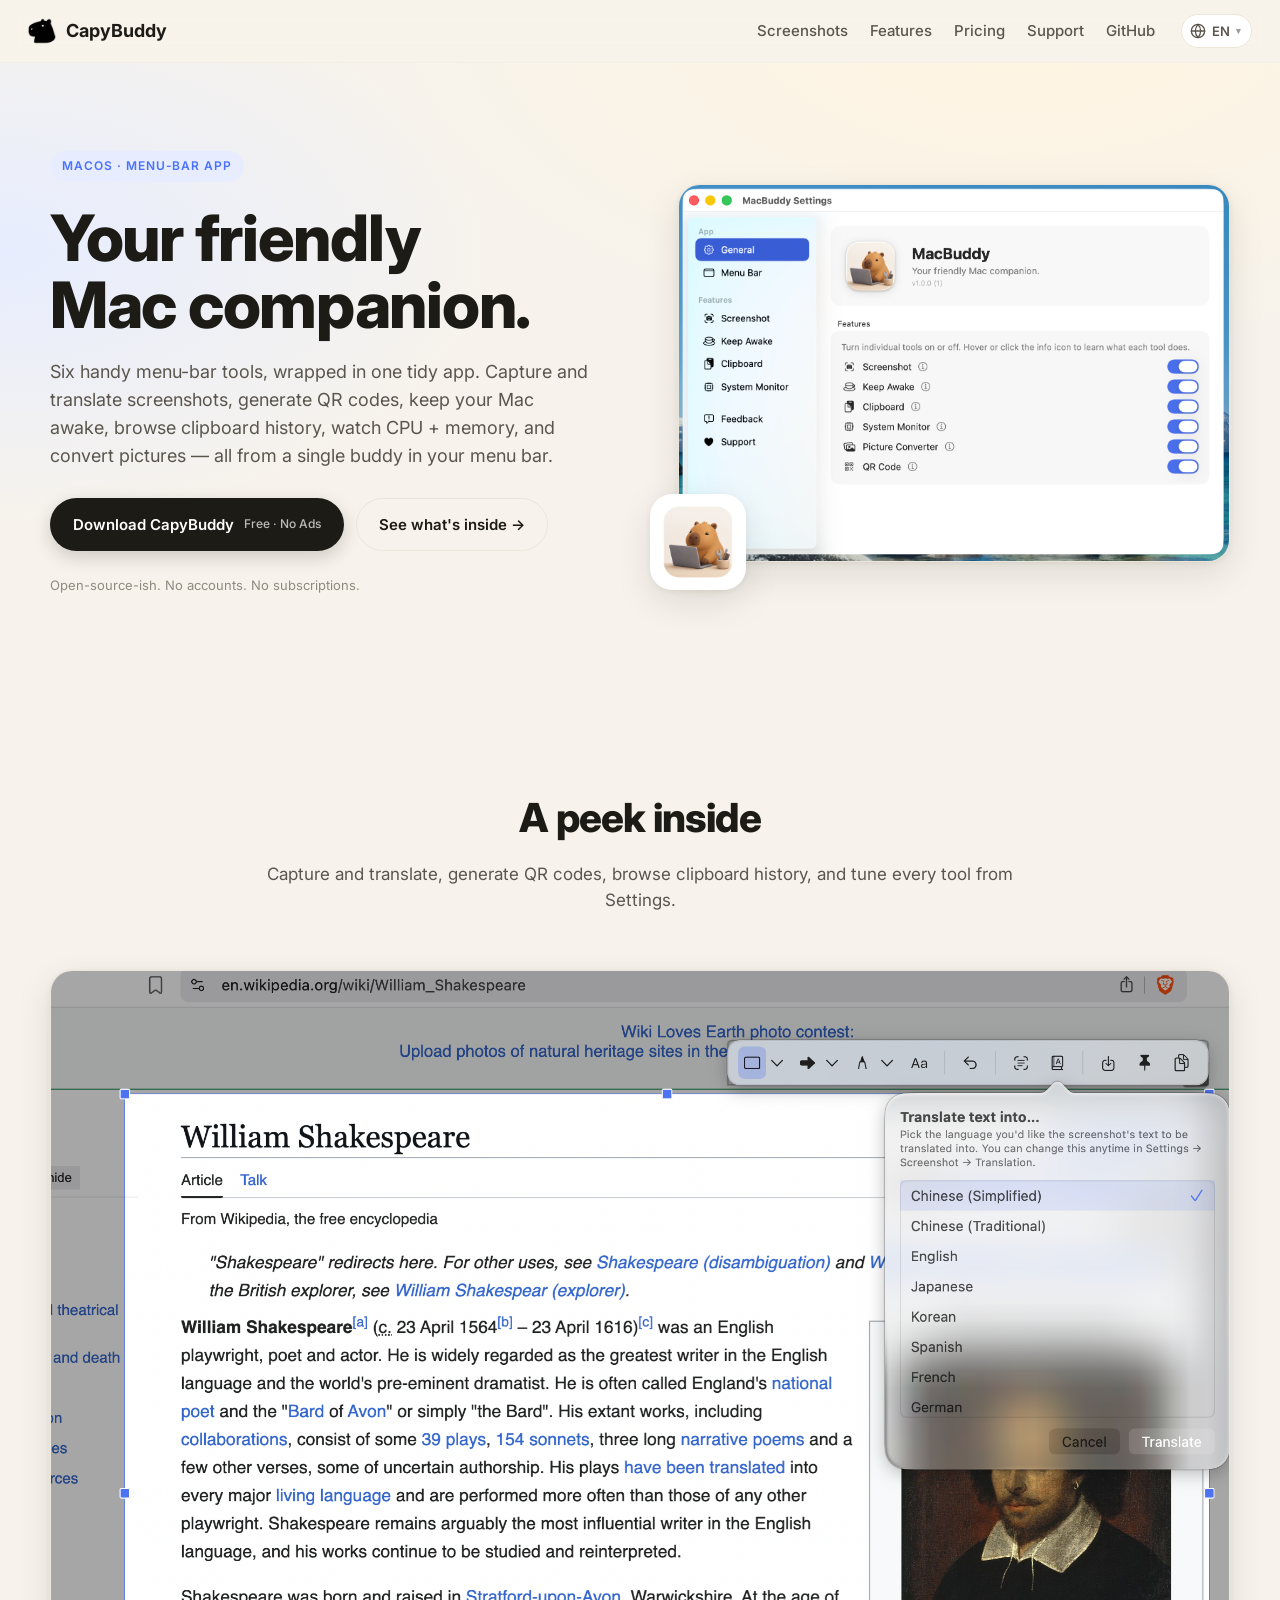
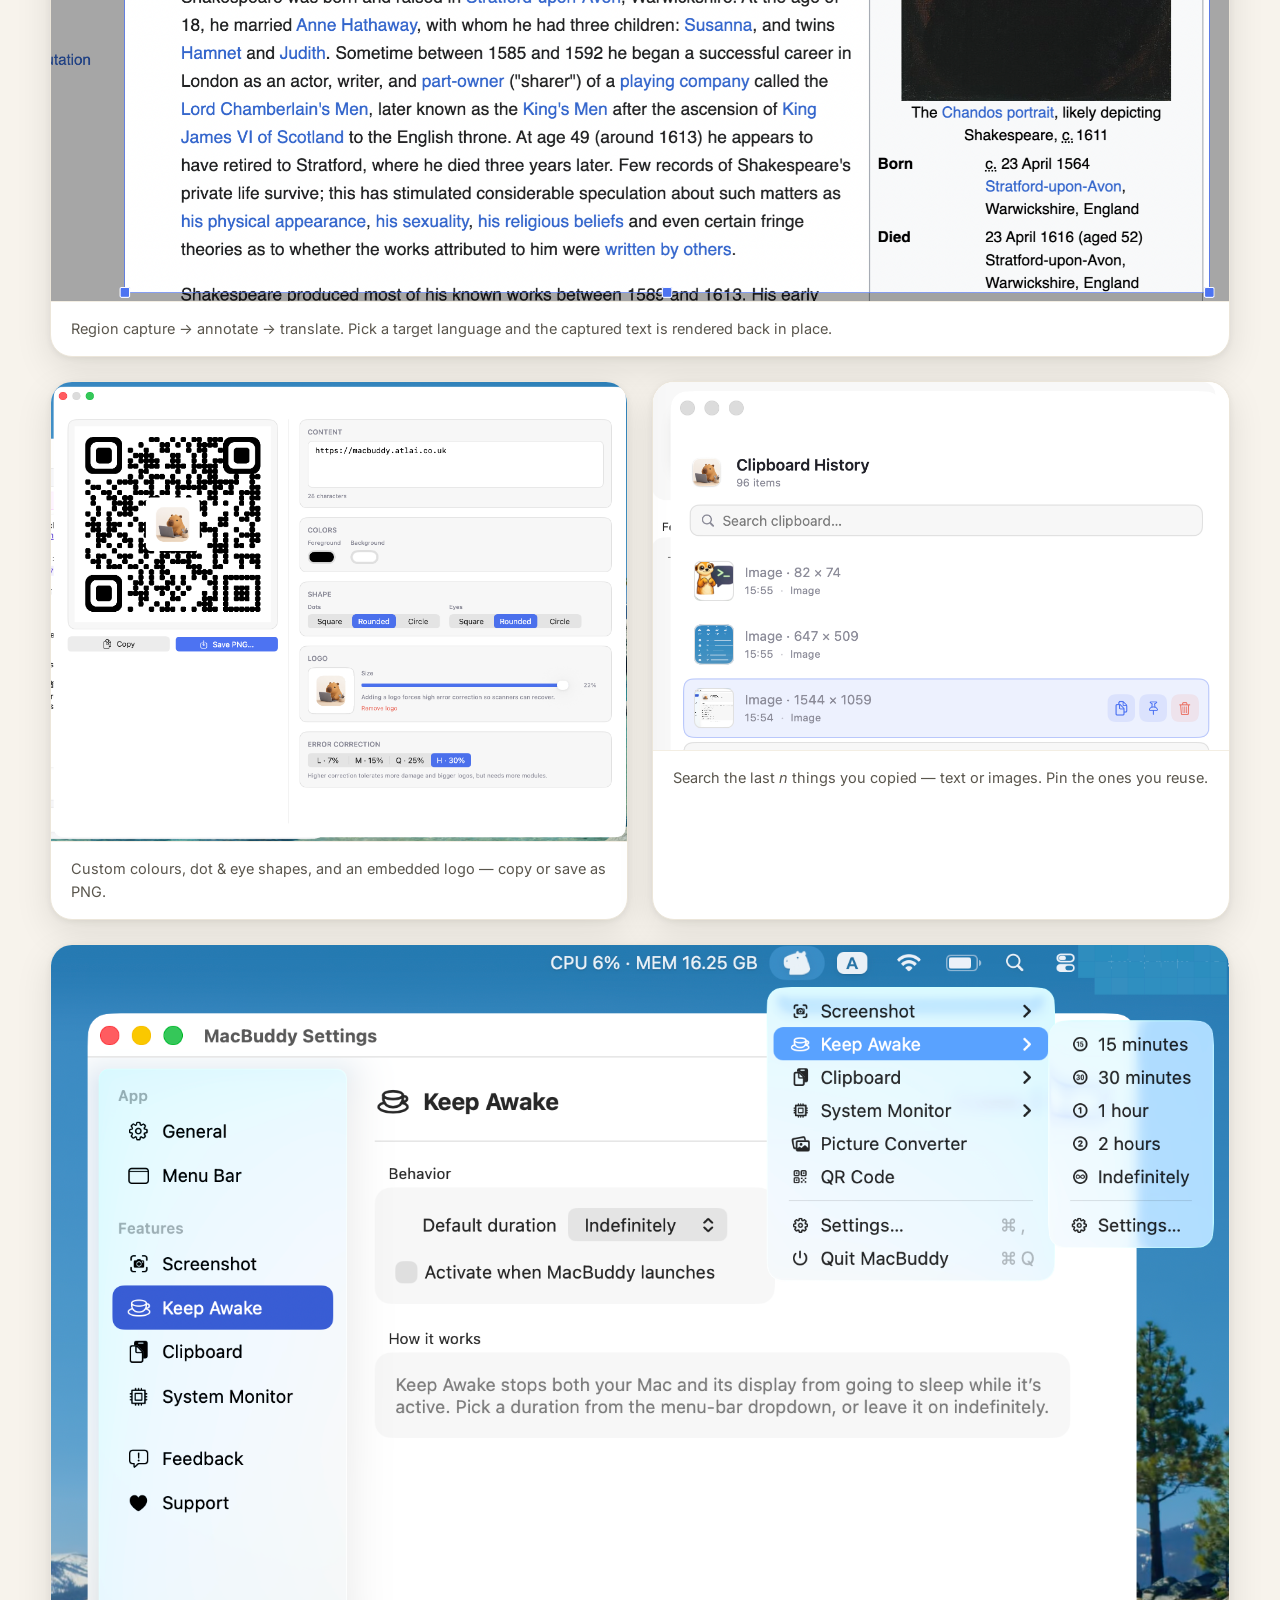
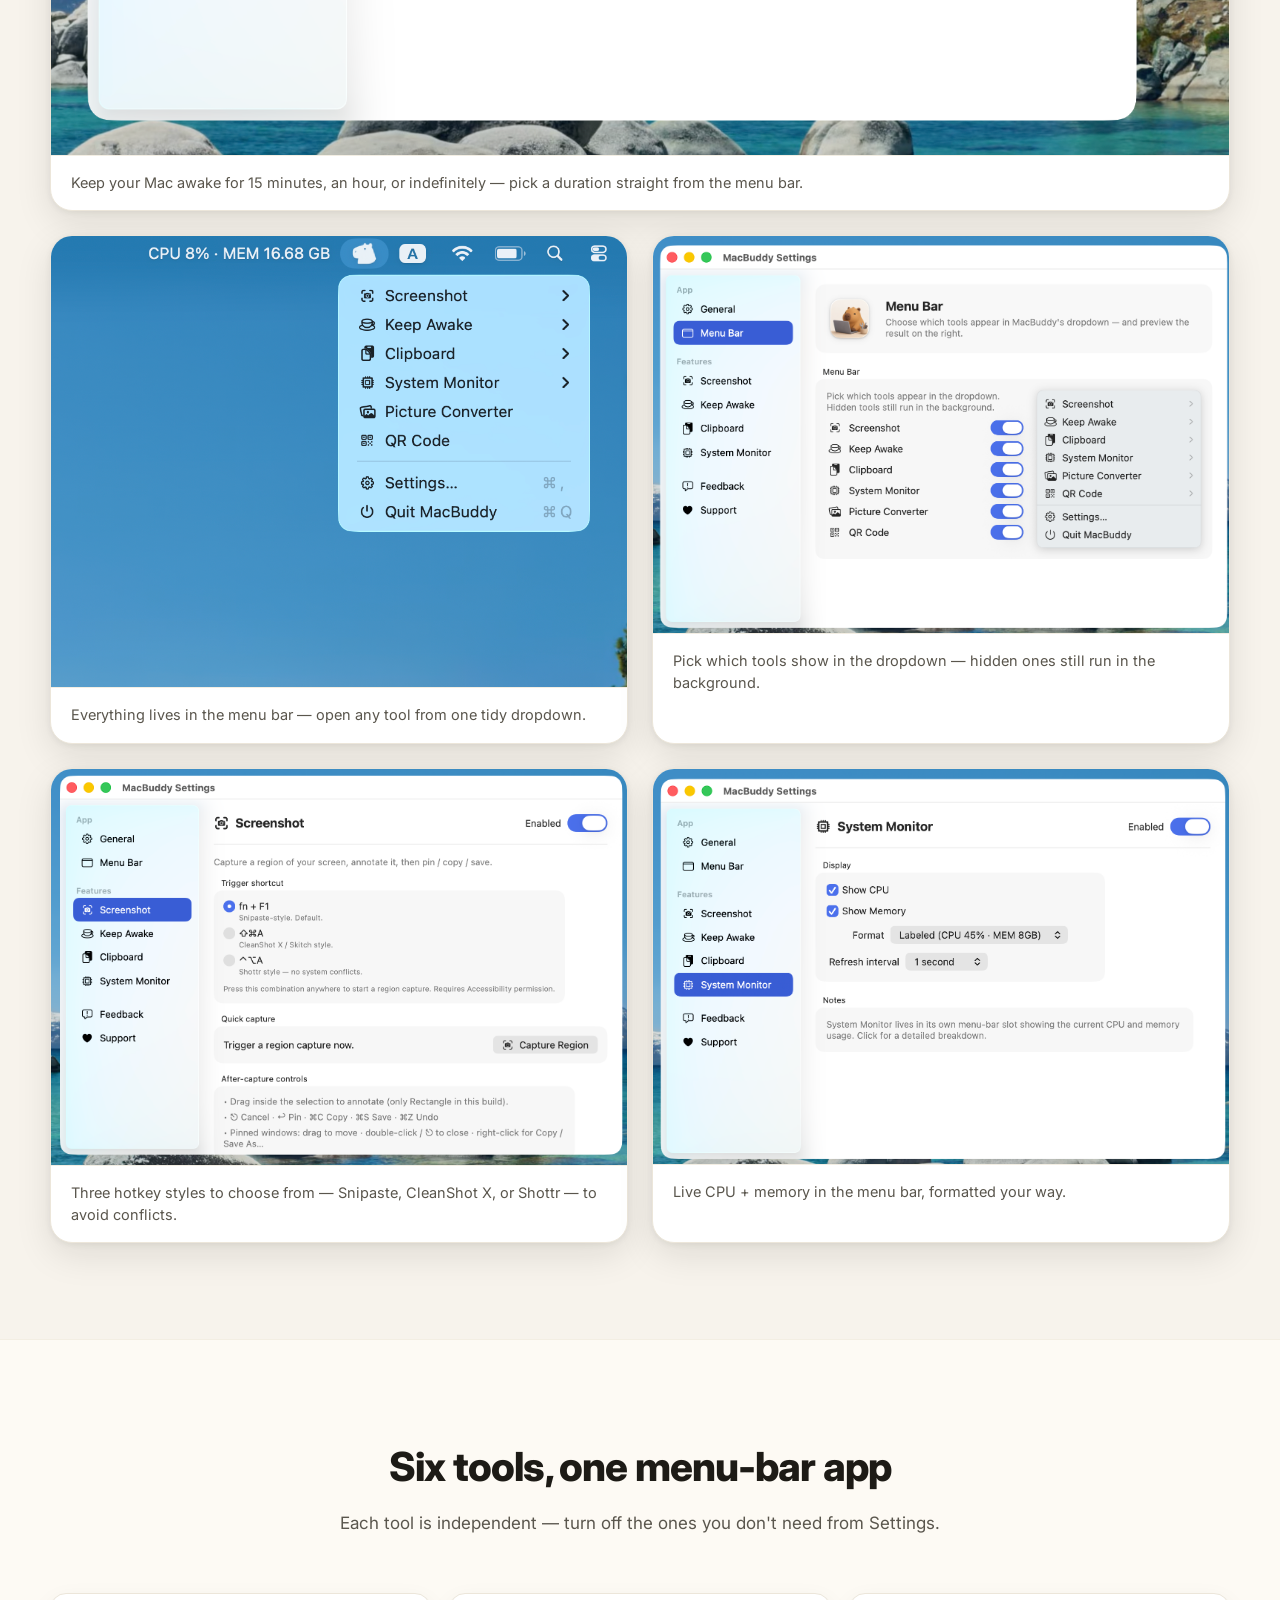
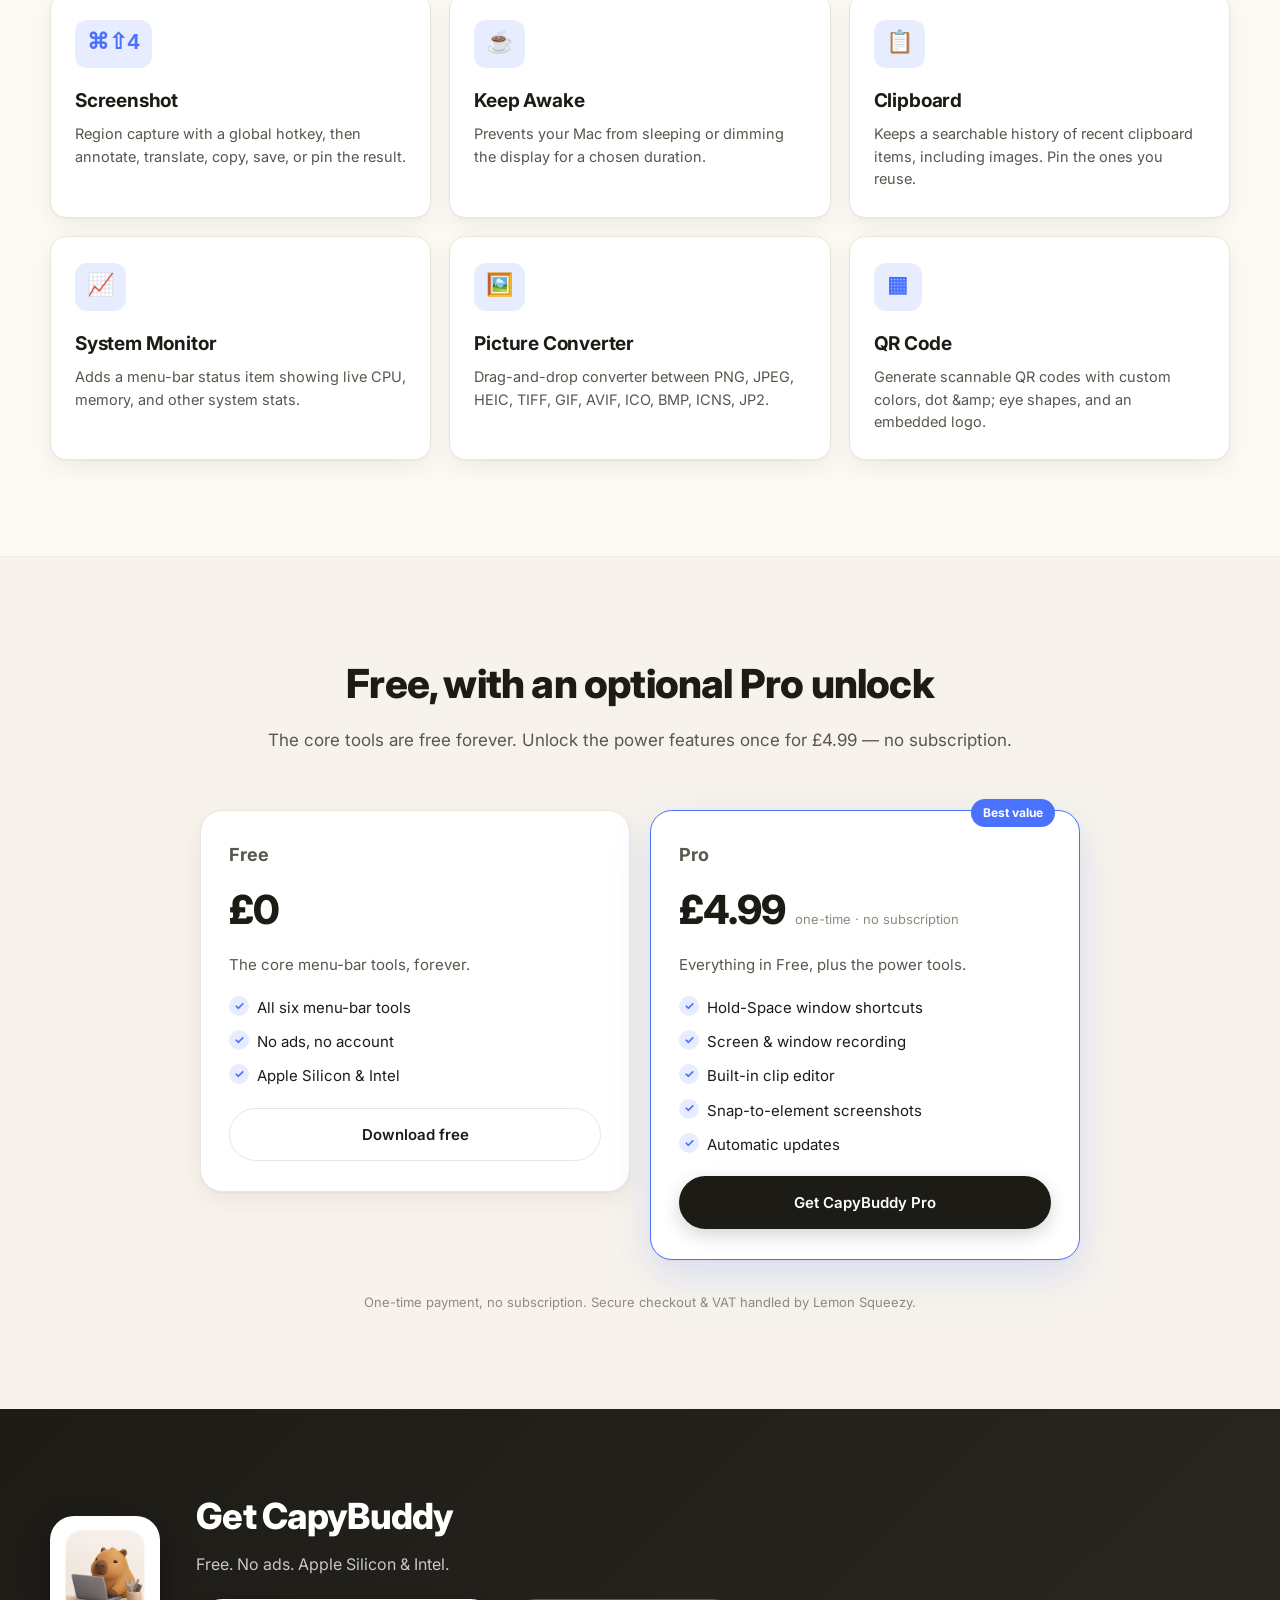
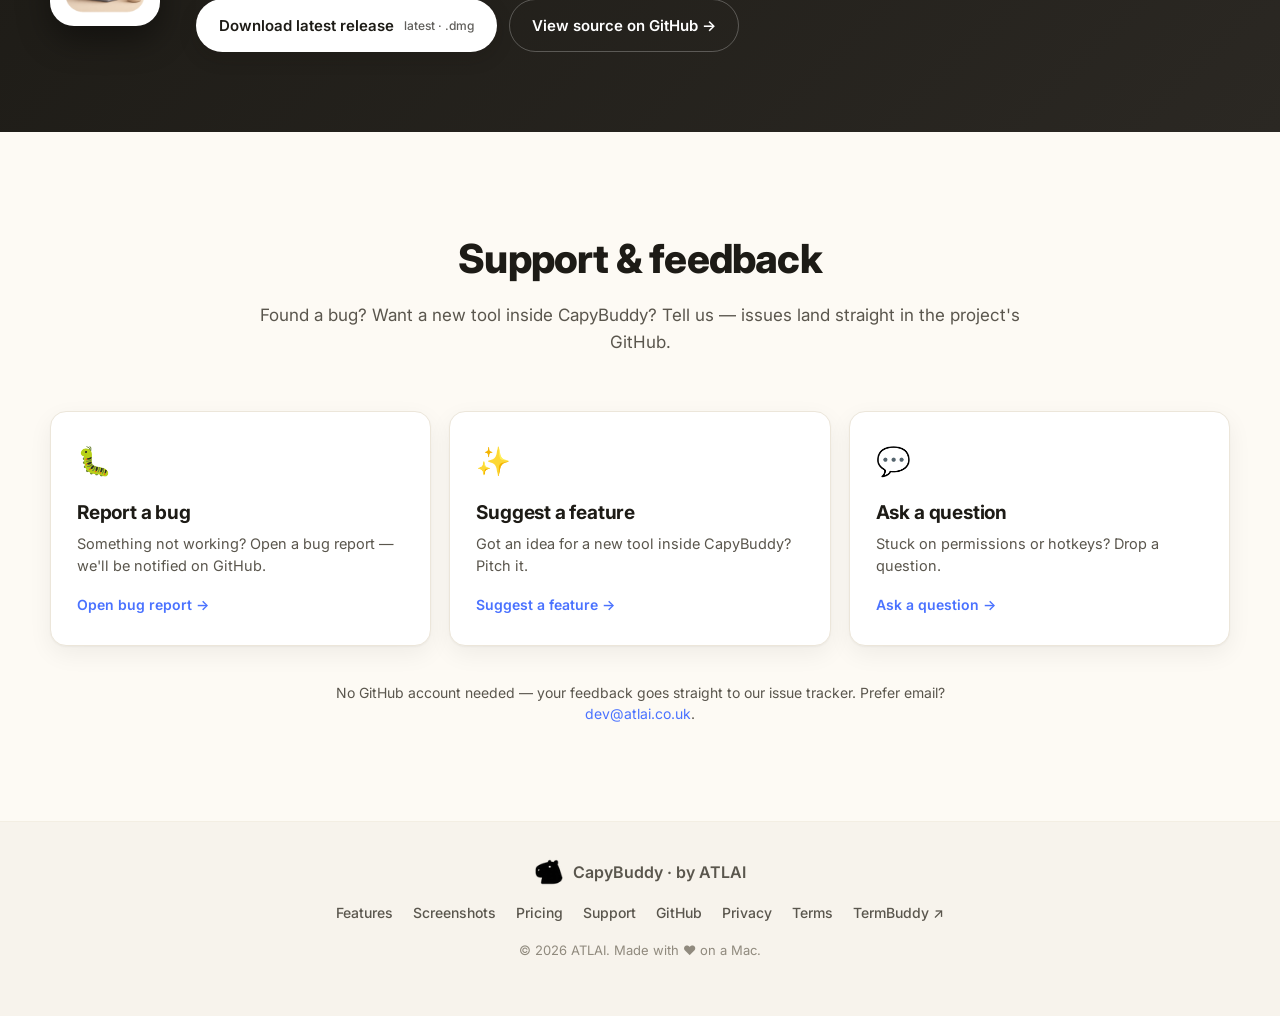
==== index.html @ 583261da "Download button: link directly to latest CapyBuddy.dmg; add pricing section" ====
<!DOCTYPE html>
<html lang="en" data-i18n-title="doc.title">
<head>
  <meta charset="UTF-8" />
  <meta name="viewport" content="width=device-width, initial-scale=1.0" />
  <title>CapyBuddy — Your friendly Mac companion</title>
  <meta name="description" content="CapyBuddy is a tiny, friendly menu-bar app for macOS. Six handy tools — Screenshot, Keep Awake, Clipboard, System Monitor, Picture Converter, QR Code — wrapped in one tidy app." />
  <meta name="theme-color" content="#f7f3ec" />
  <link rel="icon" type="image/png" href="img/macbuddy_icon.png" />
  <link rel="apple-touch-icon" href="img/macbuddy_icon.png" />
  <link rel="preconnect" href="https://fonts.googleapis.com" />
  <link rel="preconnect" href="https://fonts.gstatic.com" crossorigin />
  <link href="https://fonts.googleapis.com/css2?family=Inter:wght@400;500;600;700;800&display=swap" rel="stylesheet" />
  <link rel="stylesheet" href="css/styles.css" />

  <meta property="og:title" content="CapyBuddy — Your friendly Mac companion" />
  <meta property="og:description" content="Six handy menu-bar tools wrapped in one tidy macOS app." />
  <meta property="og:image" content="img/macbuddy_icon.png" />
  <meta property="og:type" content="website" />
</head>
<body>
  <header class="site-header">
    <a href="#top" class="logo">
      <img src="img/menubar_logo.png" alt="" class="logo-mark" />
      <span class="logo-word">CapyBuddy</span>
    </a>
    <nav class="site-nav">
      <a href="#screenshots" data-i18n="nav.screenshots">Screenshots</a>
      <a href="#features" data-i18n="nav.features">Features</a>
      <a href="#pricing" data-i18n="nav.pricing">Pricing</a>
      <a href="#support" data-i18n="nav.support">Support</a>
      <a href="https://github.com/ATLAI-TECH/CapyBuddyTools" target="_blank" rel="noopener" data-i18n="nav.github">GitHub</a>

      <div class="lang-switcher" id="lang-switcher">
        <button class="lang-btn" type="button" aria-haspopup="true" aria-expanded="false" data-i18n-aria-label="nav.lang_aria" aria-label="Choose language">
          <svg class="lang-globe" viewBox="0 0 24 24" fill="none" stroke="currentColor" stroke-width="2" stroke-linecap="round" stroke-linejoin="round" aria-hidden="true">
            <circle cx="12" cy="12" r="10"/>
            <path d="M2 12h20"/>
            <path d="M12 2a15.3 15.3 0 0 1 4 10 15.3 15.3 0 0 1-4 10 15.3 15.3 0 0 1-4-10 15.3 15.3 0 0 1 4-10z"/>
          </svg>
          <span class="lang-current">EN</span>
          <span class="lang-caret" aria-hidden="true">▾</span>
        </button>
        <ul class="lang-menu" role="menu">
          <li><button type="button" data-lang="en" role="menuitem">English</button></li>
          <li><button type="button" data-lang="fr" role="menuitem">Français</button></li>
          <li><button type="button" data-lang="de" role="menuitem">Deutsch</button></li>
          <li><button type="button" data-lang="zh" role="menuitem">中文</button></li>
          <li><button type="button" data-lang="es" role="menuitem">Español</button></li>
          <li><button type="button" data-lang="ru" role="menuitem">Русский</button></li>
        </ul>
      </div>
    </nav>
  </header>

  <main id="top">
    <!-- ====== HERO ====== -->
    <section class="hero">
      <div class="hero-inner">
        <div class="hero-copy">
          <span class="eyebrow" data-i18n="hero.eyebrow">macOS · Menu-bar app</span>
          <h1 data-i18n-html="hero.title">Your friendly<br />Mac companion.</h1>
          <p class="lede" data-i18n="hero.lede">
            Six handy menu-bar tools, wrapped in one tidy app. Capture and translate
            screenshots, generate QR codes, keep your Mac awake, browse clipboard
            history, watch CPU + memory, and convert pictures — all from a single
            buddy in your menu bar.
          </p>
          <div class="cta-row">
            <a href="#download" class="btn btn-primary">
              <span data-i18n="hero.btn_download">Download CapyBuddy</span>
              <small data-i18n="hero.btn_download_sub">Free · No Ads</small>
            </a>
            <a href="#features" class="btn btn-ghost" data-i18n="hero.btn_inside">See what's inside →</a>
          </div>
          <p class="hero-meta" data-i18n="hero.meta">Open-source-ish. No accounts. No subscriptions.</p>
        </div>

        <div class="hero-art">
          <img src="img/screenshots/general.png" alt="CapyBuddy Settings window" class="hero-shot" />
          <img src="img/macbuddy_icon.png" alt="CapyBuddy app icon" class="hero-icon" />
        </div>
      </div>
    </section>

    <!-- ====== SCREENSHOTS ====== -->
    <section id="screenshots" class="shots">
      <div class="section-head">
        <h2 data-i18n="shots.heading">A peek inside</h2>
        <p data-i18n="shots.sub">Capture and translate, generate QR codes, browse clipboard history, and tune every tool from Settings.</p>
      </div>

      <div class="shot-row">
        <figure class="shot wide">
          <img src="img/screenshots/screenshot-translate.png" alt="Screenshot annotator with translate panel" loading="lazy" />
          <figcaption data-i18n-html="shots.cap1">Region capture → annotate → translate. Pick a target language and the captured text is rendered back in place.</figcaption>
        </figure>
      </div>

      <div class="shot-row">
        <figure class="shot">
          <img src="img/screenshots/qr-code.png" alt="QR Code generator" loading="lazy" />
          <figcaption data-i18n-html="shots.cap2">Custom colours, dot &amp; eye shapes, and an embedded logo — copy or save as PNG.</figcaption>
        </figure>
        <figure class="shot">
          <img src="img/screenshots/clipboard.png" alt="Clipboard history" loading="lazy" />
          <figcaption data-i18n-html="shots.cap3">Search the last <em>n</em> things you copied — text or images. Pin the ones you reuse.</figcaption>
        </figure>
      </div>

      <div class="shot-row">
        <figure class="shot wide">
          <img src="img/screenshots/keep-awake.png" alt="Keep Awake with duration picker" loading="lazy" />
          <figcaption data-i18n-html="shots.cap4">Keep your Mac awake for 15 minutes, an hour, or indefinitely — pick a duration straight from the menu bar.</figcaption>
        </figure>
      </div>

      <div class="shot-row">
        <figure class="shot">
          <img src="img/screenshots/menu.png" alt="CapyBuddy menu-bar dropdown" loading="lazy" />
          <figcaption data-i18n-html="shots.cap5">Everything lives in the menu bar — open any tool from one tidy dropdown.</figcaption>
        </figure>
        <figure class="shot">
          <img src="img/screenshots/menu-bar.png" alt="Menu Bar settings — choose which tools appear" loading="lazy" />
          <figcaption data-i18n-html="shots.cap6">Pick which tools show in the dropdown — hidden ones still run in the background.</figcaption>
        </figure>
      </div>

      <div class="shot-row">
        <figure class="shot">
          <img src="img/screenshots/screenshot-settings.png" alt="Screenshot settings — choose a trigger shortcut" loading="lazy" />
          <figcaption data-i18n-html="shots.cap7">Three hotkey styles to choose from — Snipaste, CleanShot X, or Shottr — to avoid conflicts.</figcaption>
        </figure>
        <figure class="shot">
          <img src="img/screenshots/system-monitor.png" alt="System Monitor settings" loading="lazy" />
          <figcaption data-i18n-html="shots.cap8">Live CPU + memory in the menu bar, formatted your way.</figcaption>
        </figure>
      </div>
    </section>

    <!-- ====== FEATURES ====== -->
    <section id="features" class="features">
      <div class="section-head">
        <h2 data-i18n="features.heading">Six tools, one menu-bar app</h2>
        <p data-i18n="features.sub">Each tool is independent — turn off the ones you don't need from Settings.</p>
      </div>

      <div class="feature-grid">
        <article class="feature-card">
          <div class="feature-icon" aria-hidden="true">⌘⇧4</div>
          <h3 data-i18n="feat.screenshot.title">Screenshot</h3>
          <p data-i18n="feat.screenshot.desc">Region capture with a global hotkey, then annotate, translate, copy, save, or pin the result.</p>
        </article>

        <article class="feature-card">
          <div class="feature-icon" aria-hidden="true">☕</div>
          <h3 data-i18n="feat.keepawake.title">Keep Awake</h3>
          <p data-i18n="feat.keepawake.desc">Prevents your Mac from sleeping or dimming the display for a chosen duration.</p>
        </article>

        <article class="feature-card">
          <div class="feature-icon" aria-hidden="true">📋</div>
          <h3 data-i18n="feat.clipboard.title">Clipboard</h3>
          <p data-i18n="feat.clipboard.desc">Keeps a searchable history of recent clipboard items, including images. Pin the ones you reuse.</p>
        </article>

        <article class="feature-card">
          <div class="feature-icon" aria-hidden="true">📈</div>
          <h3 data-i18n="feat.monitor.title">System Monitor</h3>
          <p data-i18n="feat.monitor.desc">Adds a menu-bar status item showing live CPU, memory, and other system stats.</p>
        </article>

        <article class="feature-card">
          <div class="feature-icon" aria-hidden="true">🖼️</div>
          <h3 data-i18n="feat.picture.title">Picture Converter</h3>
          <p data-i18n="feat.picture.desc">Drag-and-drop converter between PNG, JPEG, HEIC, TIFF, GIF, AVIF, ICO, BMP, ICNS, JP2.</p>
        </article>

        <article class="feature-card">
          <div class="feature-icon" aria-hidden="true">▦</div>
          <h3 data-i18n="feat.qr.title">QR Code</h3>
          <p data-i18n="feat.qr.desc">Generate scannable QR codes with custom colors, dot &amp; eye shapes, and an embedded logo.</p>
        </article>
      </div>
    </section>

    <!-- ====== PRICING ====== -->
    <section id="pricing" class="pricing">
      <div class="section-head">
        <h2 data-i18n="pricing.heading">Free, with an optional Pro unlock</h2>
        <p data-i18n="pricing.sub">The core tools are free forever. Unlock the power features once for £4.99 — no subscription.</p>
      </div>

      <div class="pricing-grid">
        <article class="price-card">
          <header class="price-head">
            <h3 data-i18n="pricing.free.name">Free</h3>
            <div class="price"><span class="price-amount" data-i18n="pricing.free.price">£0</span></div>
            <p class="price-tagline" data-i18n="pricing.free.tagline">The core menu-bar tools, forever.</p>
          </header>
          <ul class="price-perks">
            <li data-i18n="pricing.free.perk1">All six menu-bar tools</li>
            <li data-i18n="pricing.free.perk2">No ads, no account</li>
            <li data-i18n="pricing.free.perk3">Apple Silicon & Intel</li>
          </ul>
          <a href="#download" class="btn btn-ghost price-cta" data-i18n="pricing.free.cta">Download free</a>
        </article>

        <article class="price-card featured">
          <span class="price-badge" data-i18n="pricing.pro.badge">Best value</span>
          <header class="price-head">
            <h3 data-i18n="pricing.pro.name">Pro</h3>
            <div class="price">
              <span class="price-amount" data-i18n="pricing.pro.price">£4.99</span>
              <span class="price-note" data-i18n="pricing.pro.price_note">one-time · no subscription</span>
            </div>
            <p class="price-tagline" data-i18n="pricing.pro.tagline">Everything in Free, plus the power tools.</p>
          </header>
          <ul class="price-perks">
            <li data-i18n="pricing.pro.perk1">Hold-Space window shortcuts</li>
            <li data-i18n="pricing.pro.perk2">Screen & window recording</li>
            <li data-i18n="pricing.pro.perk3">Built-in clip editor</li>
            <li data-i18n="pricing.pro.perk4">Snap-to-element screenshots</li>
            <li data-i18n="pricing.pro.perk5">Automatic updates</li>
          </ul>
          <!-- TODO: replace href with your real Lemon Squeezy checkout URL (Store → Product → Share/Buy link). -->
          <a href="https://capybuddy.lemonsqueezy.com/buy/REPLACE-WITH-PRODUCT-ID" target="_blank" rel="noopener" class="btn btn-primary price-cta" data-i18n="pricing.pro.cta">Get CapyBuddy Pro</a>
        </article>
      </div>

      <p class="pricing-note" data-i18n="pricing.note">One-time payment, no subscription. Secure checkout & VAT handled by Lemon Squeezy.</p>
    </section>

    <!-- ====== DOWNLOAD ====== -->
    <section id="download" class="download-band">
      <div class="download-inner">
        <img src="img/macbuddy_icon.png" alt="" class="download-icon" />
        <div>
          <h2 data-i18n="download.heading">Get CapyBuddy</h2>
          <p data-i18n-html="download.sub">Free. No ads. Apple Silicon &amp; Intel.</p>
          <div class="cta-row">
            <a href="https://github.com/ATLAI-TECH/CapyBuddy/releases/latest/download/CapyBuddy.dmg" class="btn btn-primary">
              <span data-i18n="download.btn">Download CapyBuddy</span>
              <small data-i18n="download.btn_sub">latest · .dmg</small>
            </a>
            <a href="https://github.com/ATLAI-TECH/CapyBuddyTools" target="_blank" rel="noopener" class="btn btn-ghost" data-i18n="download.view">View source on GitHub →</a>
          </div>
        </div>
      </div>
    </section>

    <!-- ====== SUPPORT ====== -->
    <section id="support" class="support">
      <div class="section-head">
        <h2 data-i18n-html="support.heading">Support &amp; feedback</h2>
        <p data-i18n="support.sub">Found a bug? Want a new tool inside CapyBuddy? Tell us — issues land straight in the project's GitHub.</p>
      </div>

      <div class="support-grid">
        <a class="support-card support-bug" href="support.html?kind=bug">
          <div class="support-icon" aria-hidden="true">🐛</div>
          <h3 data-i18n="support.bug.title">Report a bug</h3>
          <p data-i18n="support.bug.desc">Something not working? Open a bug report — we'll be notified on GitHub.</p>
          <span class="support-cta" data-i18n="support.bug.cta">Open bug report →</span>
        </a>

        <a class="support-card support-feature" href="support.html?kind=feature">
          <div class="support-icon" aria-hidden="true">✨</div>
          <h3 data-i18n="support.feature.title">Suggest a feature</h3>
          <p data-i18n="support.feature.desc">Got an idea for a new tool inside CapyBuddy? Pitch it.</p>
          <span class="support-cta" data-i18n="support.feature.cta">Suggest a feature →</span>
        </a>

        <a class="support-card support-question" href="support.html?kind=question">
          <div class="support-icon" aria-hidden="true">💬</div>
          <h3 data-i18n="support.question.title">Ask a question</h3>
          <p data-i18n="support.question.desc">Stuck on permissions or hotkeys? Drop a question.</p>
          <span class="support-cta" data-i18n="support.question.cta">Ask a question →</span>
        </a>
      </div>

      <p class="support-note" data-i18n-html="support.note">
        No GitHub account needed — your feedback goes straight to our issue tracker.
        Prefer email? <a href="mailto:dev@atlai.co.uk?subject=CapyBuddy%20feedback">dev@atlai.co.uk</a>.
      </p>
    </section>
  </main>

  <footer class="site-footer">
    <div class="footer-inner">
      <div class="footer-brand">
        <img src="img/menubar_logo.png" alt="" class="logo-mark" />
        <span>CapyBuddy · by ATLAI</span>
      </div>
      <nav class="footer-nav">
        <a href="#features" data-i18n="nav.features">Features</a>
        <a href="#screenshots" data-i18n="nav.screenshots">Screenshots</a>
        <a href="#pricing" data-i18n="nav.pricing">Pricing</a>
        <a href="#support" data-i18n="nav.support">Support</a>
        <a href="https://github.com/ATLAI-TECH/CapyBuddyTools" target="_blank" rel="noopener" data-i18n="nav.github">GitHub</a>
        <a href="privacy.html">Privacy</a>
        <a href="terms.html">Terms</a>
        <a href="https://termbuddy.atlai.co.uk/" target="_blank" rel="noopener">TermBuddy ↗</a>
      </nav>
      <p class="footer-fine" data-i18n="footer.fine">© 2026 ATLAI. Made with ❤️ on a Mac.</p>
    </div>
  </footer>

  <script src="js/script.js" defer></script>
</body>
</html>
---- css/styles.css ----
/* ----------------------------------------------------------
   CapyBuddy landing page
   Style is inspired by termbuddy.atlai.co.uk — soft cream
   background, pill buttons, big rounded screenshots.
   ---------------------------------------------------------- */

:root {
  --bg: #f7f3ec;
  --bg-soft: #fdfaf4;
  --bg-card: #ffffff;
  --ink: #1d1b16;
  --ink-soft: #5a564d;
  --ink-faint: #908a7e;
  --line: #ece6da;
  --line-soft: #f3eee3;
  --accent: #4a72ff;
  --accent-ink: #ffffff;
  --accent-soft: #e7edff;
  --warn: #d97a2c;
  --good: #2f9e6b;
  --shadow-card: 0 1px 2px rgba(20, 18, 12, 0.04), 0 8px 24px rgba(20, 18, 12, 0.06);
  --shadow-shot: 0 12px 36px rgba(20, 18, 12, 0.10), 0 2px 6px rgba(20, 18, 12, 0.06);
  --radius: 16px;
  --radius-lg: 22px;
  --radius-pill: 999px;
}

* { box-sizing: border-box; }

html { scroll-behavior: smooth; }

body {
  margin: 0;
  font-family: 'Inter', -apple-system, BlinkMacSystemFont, 'Segoe UI', sans-serif;
  font-size: 16px;
  line-height: 1.55;
  color: var(--ink);
  background: var(--bg);
  -webkit-font-smoothing: antialiased;
  -moz-osx-font-smoothing: grayscale;
}

a { color: var(--accent); text-decoration: none; }
a:hover { text-decoration: underline; }

img { display: block; max-width: 100%; height: auto; }

kbd {
  font-family: 'SF Mono', 'JetBrains Mono', 'Menlo', monospace;
  font-size: 0.85em;
  padding: 1px 6px;
  border: 1px solid var(--line);
  border-bottom-width: 2px;
  border-radius: 6px;
  background: var(--bg-card);
  color: var(--ink);
}

/* ====== HEADER ====== */
.site-header {
  position: sticky;
  top: 0;
  z-index: 50;
  display: flex;
  align-items: center;
  justify-content: space-between;
  padding: 14px 28px;
  background: rgba(247, 243, 236, 0.85);
  backdrop-filter: saturate(160%) blur(12px);
  -webkit-backdrop-filter: saturate(160%) blur(12px);
  border-bottom: 1px solid var(--line-soft);
}

.logo {
  display: flex;
  align-items: center;
  gap: 10px;
  color: var(--ink);
  font-weight: 700;
  font-size: 18px;
}
.logo:hover { text-decoration: none; }

.logo-mark {
  width: 28px;
  height: 28px;
  border-radius: 7px;
}

.site-nav {
  display: flex;
  gap: 22px;
  align-items: center;
  font-size: 15px;
  font-weight: 500;
}
.site-nav a {
  color: var(--ink-soft);
}
.site-nav a:hover {
  color: var(--ink);
  text-decoration: none;
}

/* ====== HERO ====== */
.hero {
  position: relative;
  padding: 88px 28px 96px;
  background:
    radial-gradient(1100px 600px at 80% -10%, #fff4e0 0%, transparent 60%),
    radial-gradient(900px 500px at 0% 30%, #e7edff 0%, transparent 55%),
    var(--bg);
  overflow: hidden;
}

.hero-inner {
  max-width: 1180px;
  margin: 0 auto;
  display: grid;
  grid-template-columns: 1.05fr 1fr;
  gap: 48px;
  align-items: center;
}

.eyebrow {
  display: inline-block;
  font-size: 12px;
  font-weight: 600;
  letter-spacing: 0.08em;
  text-transform: uppercase;
  color: var(--accent);
  background: var(--accent-soft);
  padding: 6px 12px;
  border-radius: var(--radius-pill);
  margin-bottom: 22px;
}

.hero-copy h1 {
  font-size: clamp(40px, 6vw, 64px);
  line-height: 1.05;
  font-weight: 800;
  letter-spacing: -0.02em;
  margin: 0 0 20px;
}

.hero-copy .lede {
  font-size: 18px;
  color: var(--ink-soft);
  max-width: 540px;
  margin: 0 0 28px;
}

.cta-row {
  display: flex;
  flex-wrap: wrap;
  gap: 12px;
  align-items: center;
}

.btn {
  display: inline-flex;
  align-items: center;
  gap: 10px;
  padding: 14px 22px;
  border-radius: var(--radius-pill);
  font-weight: 600;
  font-size: 15px;
  border: 1px solid transparent;
  transition: transform 0.12s ease, box-shadow 0.12s ease, background 0.12s ease;
  cursor: pointer;
}
.btn:hover { text-decoration: none; transform: translateY(-1px); }

.btn-primary {
  background: var(--ink);
  color: #fff;
  box-shadow: 0 6px 18px rgba(20, 18, 12, 0.18);
}
.btn-primary small {
  font-weight: 500;
  font-size: 12px;
  opacity: 0.7;
}
.btn-primary:hover {
  background: #2b2823;
  box-shadow: 0 8px 22px rgba(20, 18, 12, 0.22);
}

.btn-ghost {
  background: transparent;
  color: var(--ink);
  border-color: var(--line);
}
.btn-ghost:hover {
  background: var(--bg-card);
  border-color: var(--ink-faint);
}

.hero-meta {
  margin: 24px 0 0;
  font-size: 13px;
  color: var(--ink-faint);
}

.hero-art {
  position: relative;
}
.hero-shot {
  width: 100%;
  border-radius: var(--radius-lg);
  box-shadow: var(--shadow-shot);
  border: 1px solid var(--line);
  background: var(--bg-card);
}
.hero-icon {
  position: absolute;
  width: 96px;
  height: 96px;
  bottom: -28px;
  left: -28px;
  border-radius: 22px;
  box-shadow: var(--shadow-shot);
  background: var(--bg-card);
  padding: 4px;
}

/* ====== SECTIONS ====== */
section { padding: 96px 28px; }

.section-head {
  max-width: 760px;
  margin: 0 auto 56px;
  text-align: center;
}
.section-head h2 {
  font-size: clamp(28px, 4vw, 40px);
  letter-spacing: -0.02em;
  margin: 0 0 12px;
  font-weight: 800;
}
.section-head p {
  color: var(--ink-soft);
  font-size: 17px;
  margin: 0;
}

/* ====== FEATURE GRID ====== */
.features {
  background: var(--bg-soft);
  border-top: 1px solid var(--line-soft);
  border-bottom: 1px solid var(--line-soft);
}

.feature-grid {
  max-width: 1180px;
  margin: 0 auto;
  display: grid;
  grid-template-columns: repeat(3, minmax(0, 1fr));
  gap: 18px;
}

.feature-card {
  background: var(--bg-card);
  border: 1px solid var(--line);
  border-radius: var(--radius);
  padding: 26px 24px;
  box-shadow: var(--shadow-card);
  transition: transform 0.18s ease, box-shadow 0.18s ease, border-color 0.18s ease;
}
.feature-card:hover {
  transform: translateY(-3px);
  border-color: var(--ink-faint);
  box-shadow: 0 4px 8px rgba(20, 18, 12, 0.06), 0 16px 36px rgba(20, 18, 12, 0.08);
}

.feature-icon {
  display: inline-flex;
  align-items: center;
  justify-content: center;
  min-width: 48px;
  height: 48px;
  padding: 0 12px;
  border-radius: 12px;
  background: var(--accent-soft);
  color: var(--accent);
  font-weight: 700;
  font-size: 22px;
  margin-bottom: 18px;
  font-family: 'SF Mono', 'JetBrains Mono', 'Menlo', monospace;
}

.feature-card h3 {
  font-size: 19px;
  margin: 0 0 8px;
  font-weight: 700;
  letter-spacing: -0.01em;
}
.feature-card p {
  font-size: 14.5px;
  color: var(--ink-soft);
  margin: 0;
}

/* ====== SHOTS ====== */
.shots { background: var(--bg); }

.shot-row {
  max-width: 1180px;
  margin: 0 auto 24px;
  display: grid;
  grid-template-columns: 1fr 1fr;
  gap: 24px;
}
.shot-row:last-child { margin-bottom: 0; }

.shot {
  margin: 0;
  background: var(--bg-card);
  border: 1px solid var(--line);
  border-radius: var(--radius-lg);
  overflow: hidden;
  box-shadow: var(--shadow-shot);
  display: flex;
  flex-direction: column;
}
.shot.wide { grid-column: 1 / -1; }
.shot img {
  width: 100%;
  height: auto;
  display: block;
  background: var(--bg-soft);
}
.shot figcaption {
  padding: 16px 20px;
  font-size: 14.5px;
  color: var(--ink-soft);
  border-top: 1px solid var(--line-soft);
}

/* ====== DOWNLOAD ====== */
.download-band {
  background: linear-gradient(135deg, #1d1b16 0%, #2b2823 100%);
  color: #fff;
  padding: 80px 28px;
}
.download-inner {
  max-width: 1180px;
  margin: 0 auto;
  display: flex;
  align-items: center;
  gap: 36px;
  flex-wrap: wrap;
}
.download-icon {
  width: 110px;
  height: 110px;
  border-radius: 24px;
  box-shadow: 0 14px 32px rgba(0,0,0,0.4);
  background: #fff;
  padding: 4px;
}
.download-band h2 {
  font-size: clamp(28px, 3.6vw, 36px);
  margin: 0 0 8px;
  font-weight: 800;
  letter-spacing: -0.02em;
}
.download-band p {
  color: rgba(255,255,255,0.75);
  margin: 0 0 22px;
  max-width: 520px;
}
.download-band .btn-primary {
  background: #fff;
  color: var(--ink);
}
.download-band .btn-primary:hover { background: #f3eee3; }
.download-band .btn-ghost {
  color: #fff;
  border-color: rgba(255,255,255,0.25);
}
.download-band .btn-ghost:hover {
  background: rgba(255,255,255,0.08);
  border-color: rgba(255,255,255,0.5);
}

/* ====== SUPPORT ====== */
.support { background: var(--bg-soft); }

.support-grid {
  max-width: 1180px;
  margin: 0 auto;
  display: grid;
  grid-template-columns: repeat(3, minmax(0, 1fr));
  gap: 18px;
}

.support-card {
  display: block;
  background: var(--bg-card);
  border: 1px solid var(--line);
  border-radius: var(--radius);
  padding: 28px 26px;
  color: var(--ink);
  box-shadow: var(--shadow-card);
  transition: transform 0.18s ease, box-shadow 0.18s ease, border-color 0.18s ease;
  cursor: pointer;
}
.support-card:hover {
  transform: translateY(-3px);
  text-decoration: none;
  border-color: var(--accent);
  box-shadow: 0 4px 8px rgba(20, 18, 12, 0.06), 0 16px 36px rgba(74, 114, 255, 0.18);
}
.support-icon {
  font-size: 28px;
  margin-bottom: 14px;
}
.support-card h3 {
  margin: 0 0 6px;
  font-size: 19px;
  font-weight: 700;
  letter-spacing: -0.01em;
}
.support-card p {
  margin: 0 0 14px;
  font-size: 14.5px;
  color: var(--ink-soft);
}
.support-cta {
  font-size: 14px;
  font-weight: 600;
  color: var(--accent);
}

.support-note {
  max-width: 720px;
  margin: 36px auto 0;
  text-align: center;
  font-size: 14px;
  color: var(--ink-soft);
}

/* ====== FOOTER ====== */
.site-footer {
  background: var(--bg);
  border-top: 1px solid var(--line-soft);
  padding: 36px 28px 56px;
}
.footer-inner {
  max-width: 1180px;
  margin: 0 auto;
  display: flex;
  flex-direction: column;
  gap: 16px;
  align-items: center;
  text-align: center;
}
.footer-brand {
  display: flex;
  align-items: center;
  gap: 10px;
  font-weight: 600;
  color: var(--ink-soft);
}
.footer-nav {
  display: flex;
  flex-wrap: wrap;
  gap: 20px;
  font-size: 14px;
  font-weight: 500;
  justify-content: center;
}
.footer-nav a { color: var(--ink-soft); }
.footer-nav a:hover { color: var(--ink); text-decoration: none; }
.footer-fine {
  font-size: 13px;
  color: var(--ink-faint);
  margin: 0;
}

/* ====== LANGUAGE SWITCHER ====== */
.lang-switcher {
  position: relative;
  margin-left: 4px;
}

.lang-btn {
  display: inline-flex;
  align-items: center;
  gap: 6px;
  padding: 6px 10px 6px 8px;
  border-radius: var(--radius-pill);
  border: 1px solid var(--line);
  background: var(--bg-card);
  color: var(--ink-soft);
  font: inherit;
  font-size: 13px;
  font-weight: 600;
  cursor: pointer;
  transition: border-color 0.15s ease, color 0.15s ease, background 0.15s ease;
}
.lang-btn:hover { border-color: var(--ink-faint); color: var(--ink); }
.lang-btn:focus-visible {
  outline: none;
  border-color: var(--accent);
  box-shadow: 0 0 0 3px var(--accent-soft);
}

.lang-globe {
  width: 16px;
  height: 16px;
  flex: 0 0 auto;
}

.lang-caret {
  font-size: 9px;
  opacity: 0.6;
  transition: transform 0.15s ease;
}
.lang-switcher.open .lang-caret { transform: rotate(180deg); }

.lang-menu {
  position: absolute;
  right: 0;
  top: calc(100% + 8px);
  min-width: 160px;
  background: var(--bg-card);
  border: 1px solid var(--line);
  border-radius: 12px;
  box-shadow: var(--shadow-card);
  padding: 6px;
  margin: 0;
  list-style: none;
  display: none;
  z-index: 60;
}
.lang-switcher.open .lang-menu { display: block; }

.lang-menu li { margin: 0; padding: 0; }

.lang-menu button {
  display: block;
  width: 100%;
  text-align: left;
  padding: 8px 12px;
  background: transparent;
  border: none;
  border-radius: 8px;
  font: inherit;
  font-size: 14px;
  color: var(--ink);
  cursor: pointer;
  transition: background 0.12s ease, color 0.12s ease;
}
.lang-menu button:hover { background: var(--bg-soft); }
.lang-menu button.active {
  background: var(--accent-soft);
  color: var(--accent);
  font-weight: 600;
}

/* ====== RESPONSIVE ====== */
@media (max-width: 960px) {
  .hero-inner { grid-template-columns: 1fr; gap: 40px; }
  .hero { padding: 64px 22px 72px; }
  .hero-icon { width: 76px; height: 76px; bottom: -22px; left: -16px; }
  .feature-grid { grid-template-columns: repeat(2, minmax(0, 1fr)); }
  .support-grid { grid-template-columns: repeat(2, minmax(0, 1fr)); }
  .shot-row { grid-template-columns: 1fr; }
  section { padding: 72px 22px; }
}

@media (max-width: 620px) {
  .site-header { padding: 12px 18px; }
  .site-nav { gap: 14px; font-size: 14px; }
  .site-nav a:nth-child(1) { display: none; }
  .feature-grid { grid-template-columns: 1fr; }
  .support-grid { grid-template-columns: 1fr; }
  .download-inner { flex-direction: column; align-items: flex-start; }
  .btn { padding: 12px 18px; font-size: 14px; }
}

/* ====== PRICING ====== */
.pricing-grid {
  max-width: 880px;
  margin: 0 auto;
  display: grid;
  grid-template-columns: repeat(2, minmax(0, 1fr));
  gap: 20px;
  align-items: start;
}
.price-card {
  position: relative;
  background: var(--bg-card);
  border: 1px solid var(--line);
  border-radius: var(--radius-lg);
  padding: 30px 28px;
  box-shadow: var(--shadow-card);
  display: flex;
  flex-direction: column;
  gap: 20px;
}
.price-card.featured {
  border-color: var(--accent);
  box-shadow: 0 1px 2px rgba(20, 18, 12, 0.04), 0 14px 40px rgba(74, 114, 255, 0.18);
}
.price-badge {
  position: absolute;
  top: -12px;
  right: 24px;
  background: var(--accent);
  color: var(--accent-ink);
  font-size: 12px;
  font-weight: 700;
  padding: 5px 12px;
  border-radius: var(--radius-pill);
}
.price-head h3 {
  font-size: 18px;
  font-weight: 700;
  margin: 0 0 10px;
  color: var(--ink-soft);
}
.price {
  display: flex;
  align-items: baseline;
  gap: 10px;
  flex-wrap: wrap;
}
.price-amount {
  font-size: 40px;
  font-weight: 800;
  letter-spacing: -0.02em;
  color: var(--ink);
}
.price-note { font-size: 13px; color: var(--ink-faint); }
.price-tagline { margin: 12px 0 0; color: var(--ink-soft); font-size: 15px; }
.price-perks {
  list-style: none;
  margin: 0;
  padding: 0;
  display: flex;
  flex-direction: column;
  gap: 11px;
  flex: 1;
}
.price-perks li {
  position: relative;
  padding-left: 28px;
  font-size: 15px;
  color: var(--ink);
}
.price-perks li::before {
  content: "✓";
  position: absolute;
  left: 0;
  top: 0;
  width: 20px;
  height: 20px;
  display: inline-flex;
  align-items: center;
  justify-content: center;
  background: var(--accent-soft);
  color: var(--accent);
  border-radius: 50%;
  font-size: 12px;
  font-weight: 700;
}
.price-cta { width: 100%; justify-content: center; }
.pricing-note {
  max-width: 640px;
  margin: 32px auto 0;
  text-align: center;
  font-size: 13px;
  color: var(--ink-faint);
}
@media (max-width: 720px) {
  .pricing-grid { grid-template-columns: 1fr; }
}
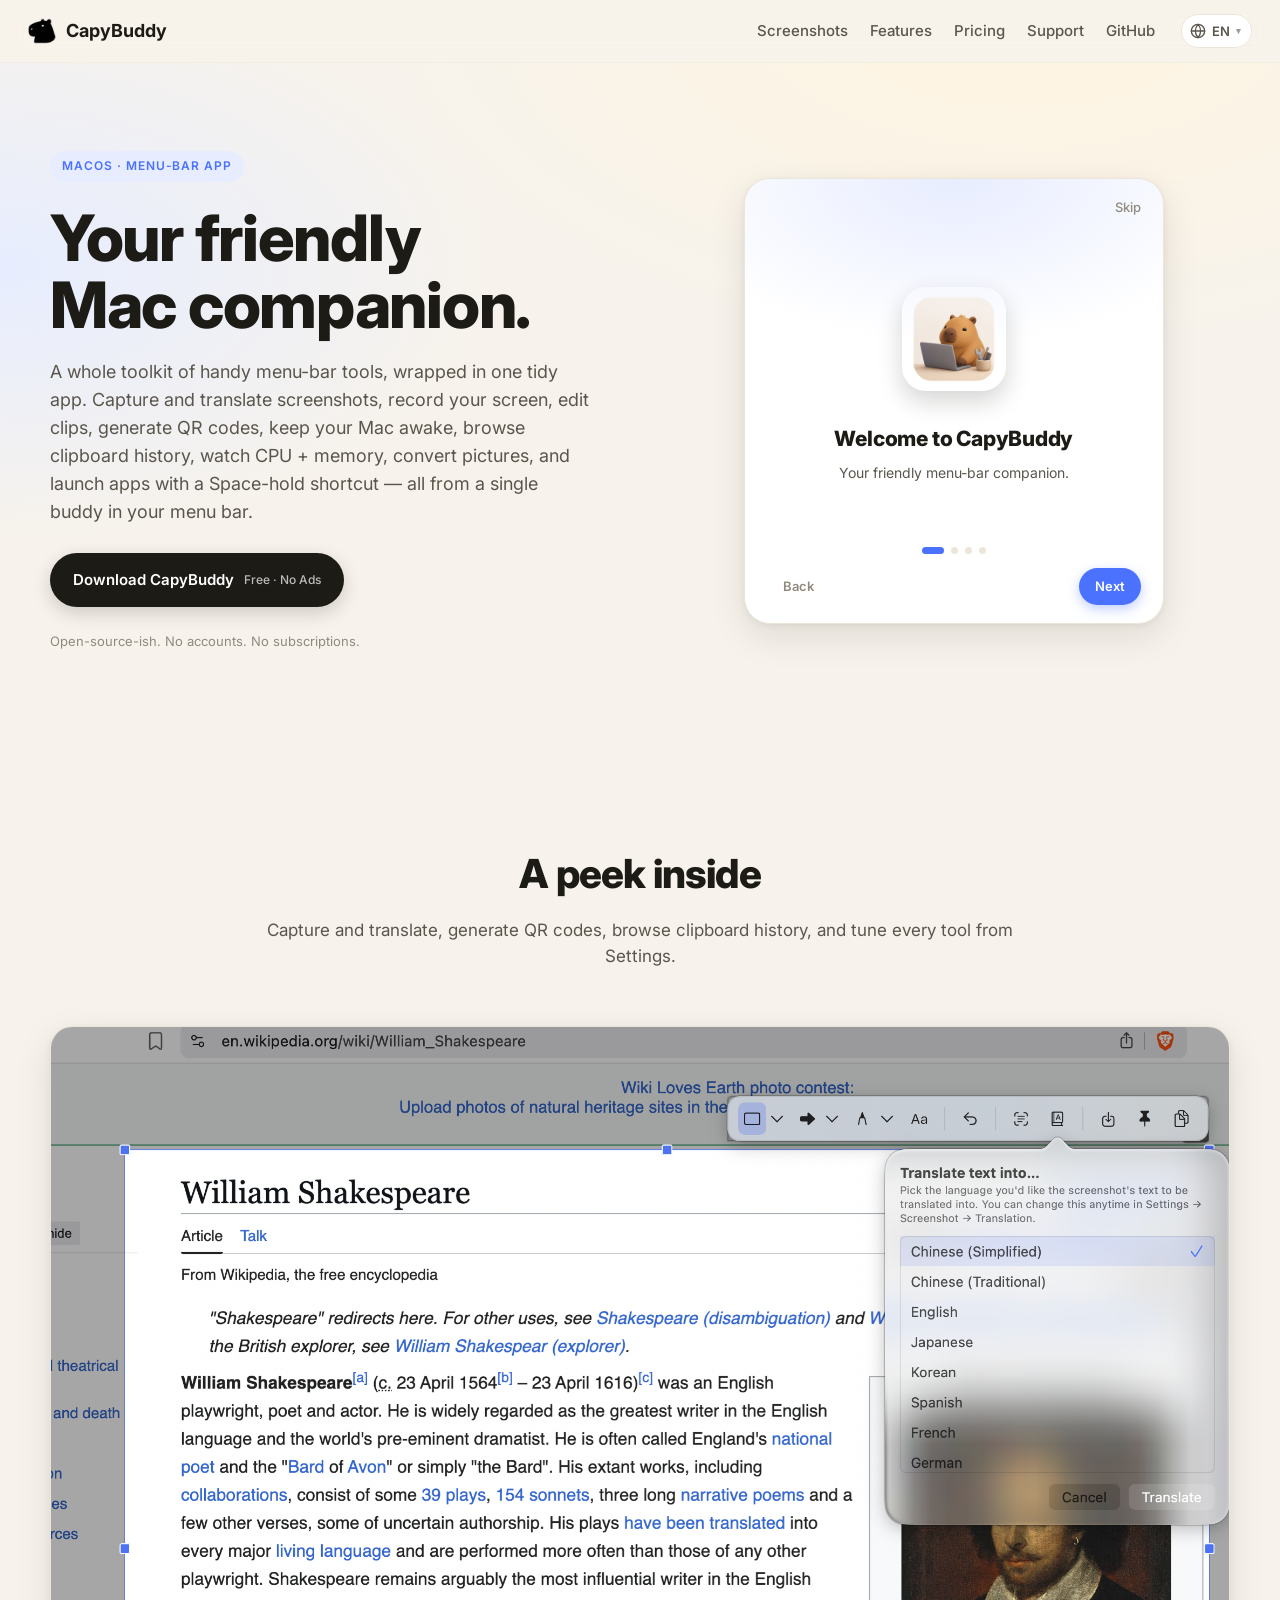
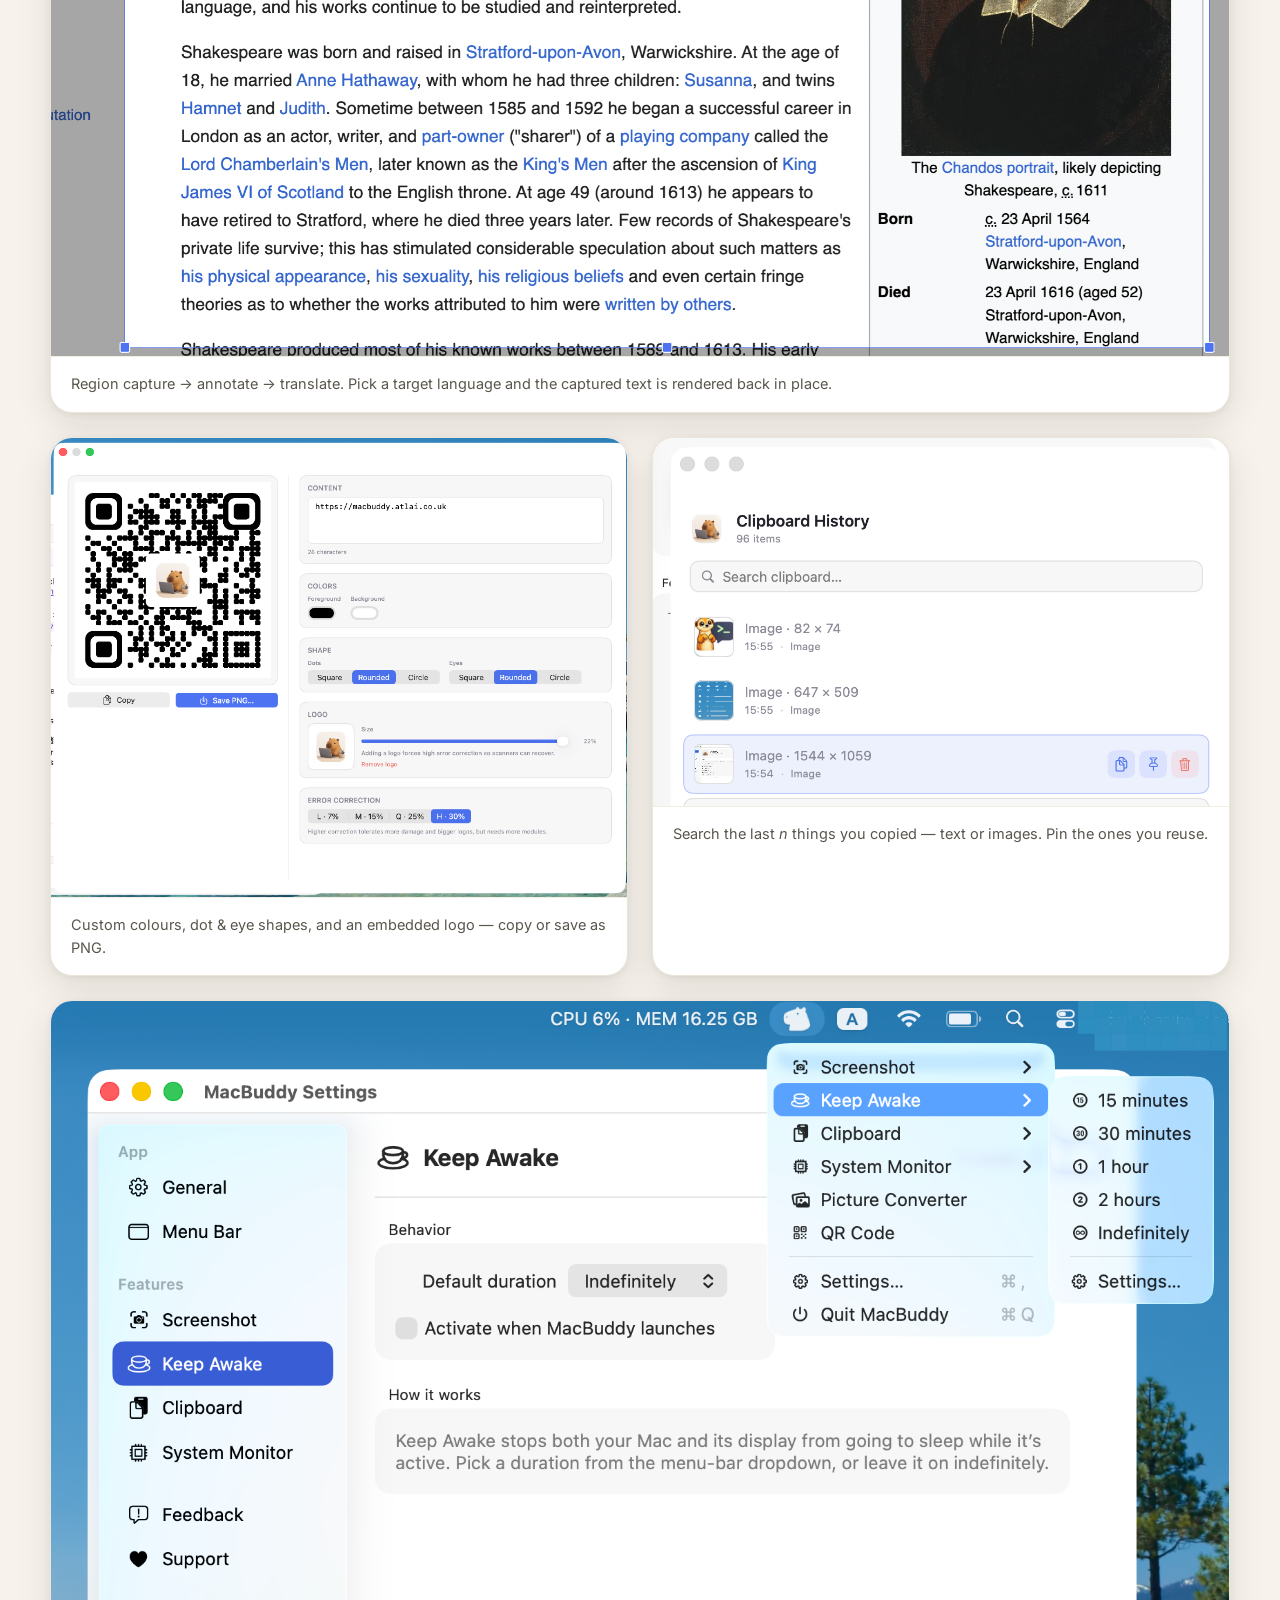
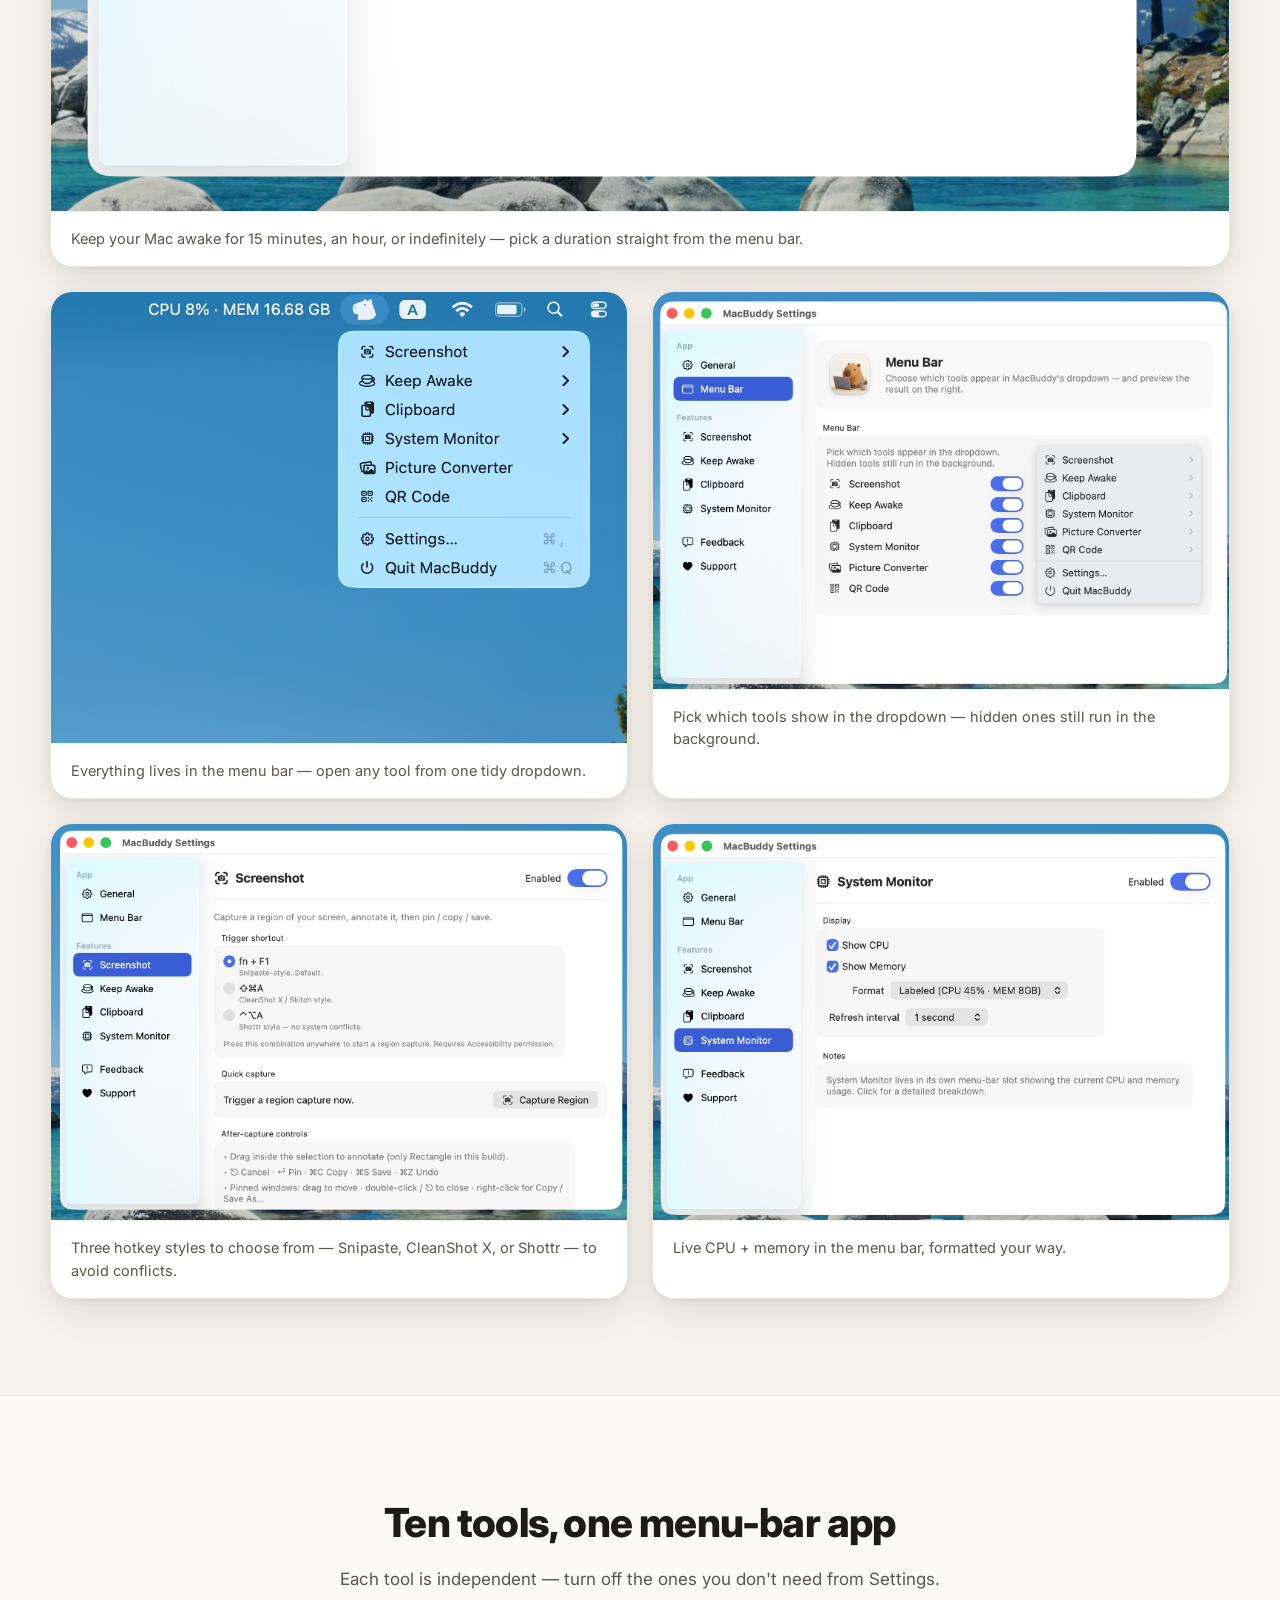
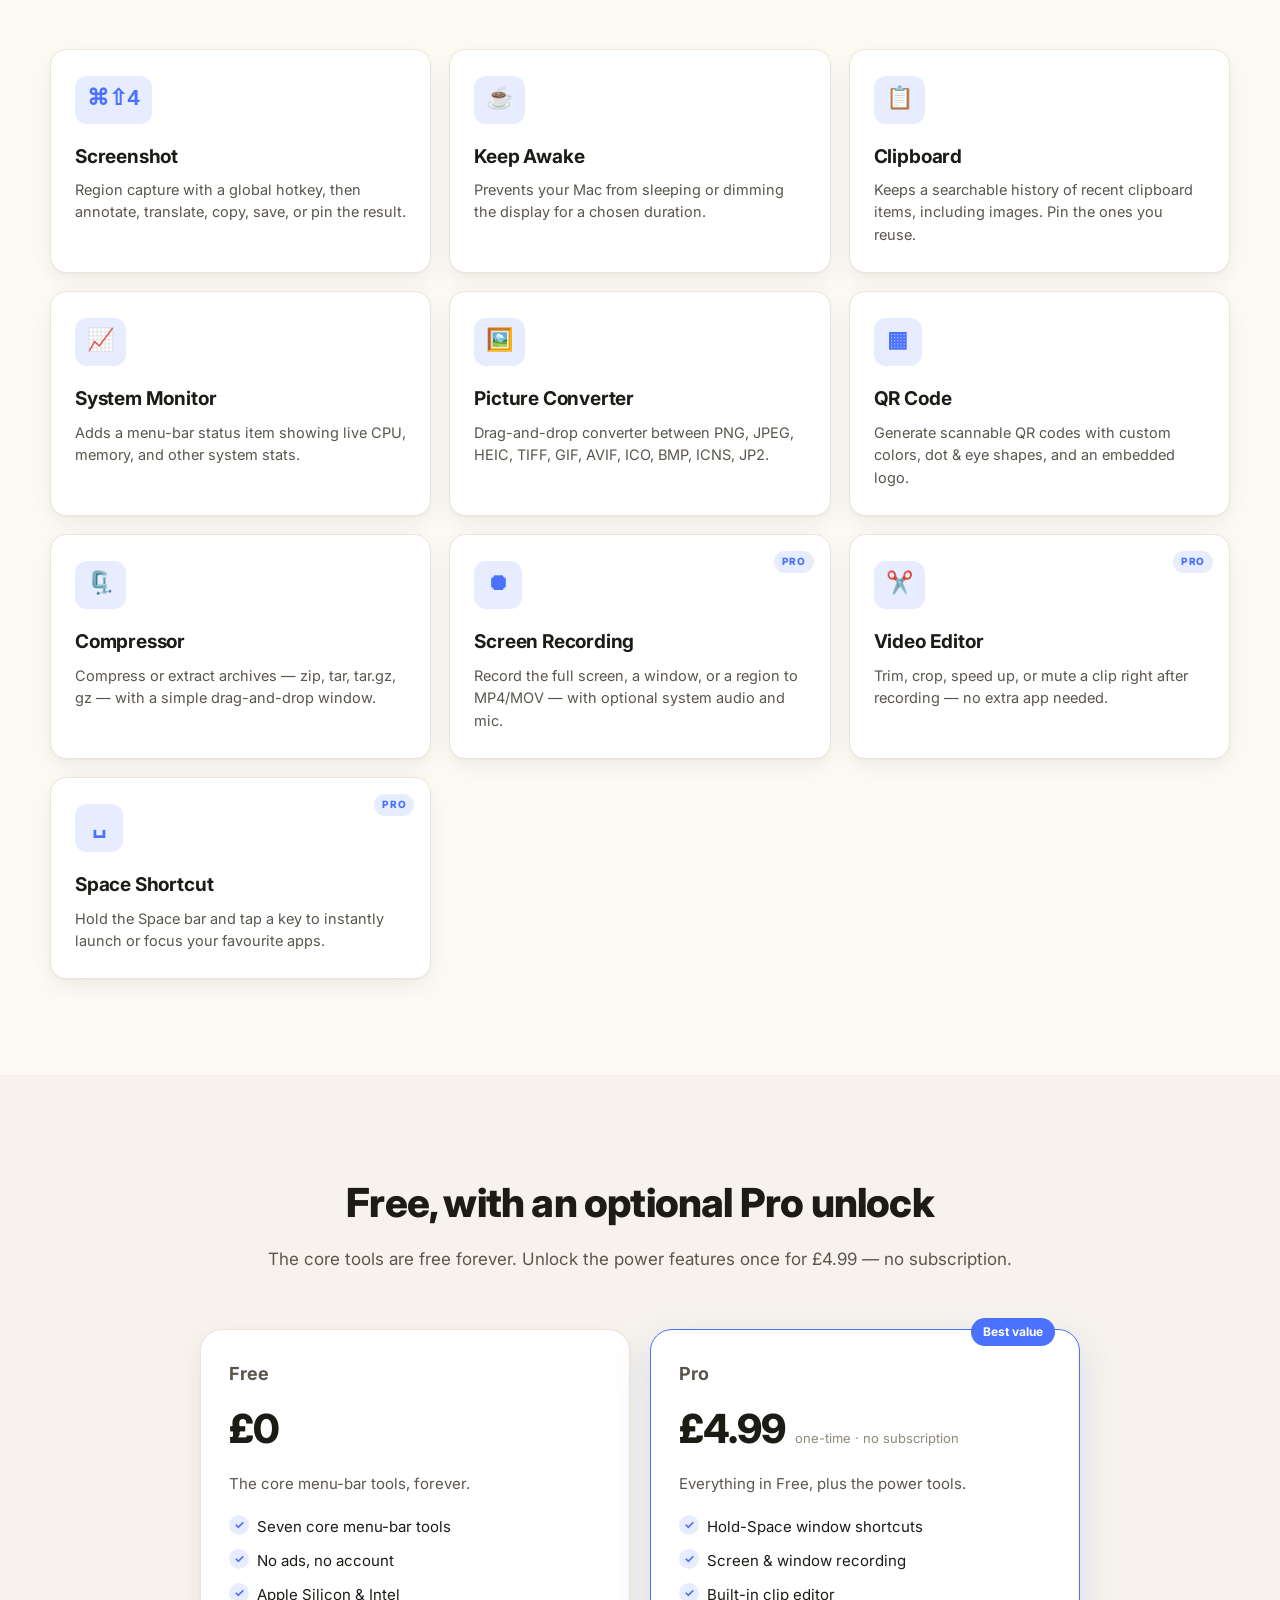
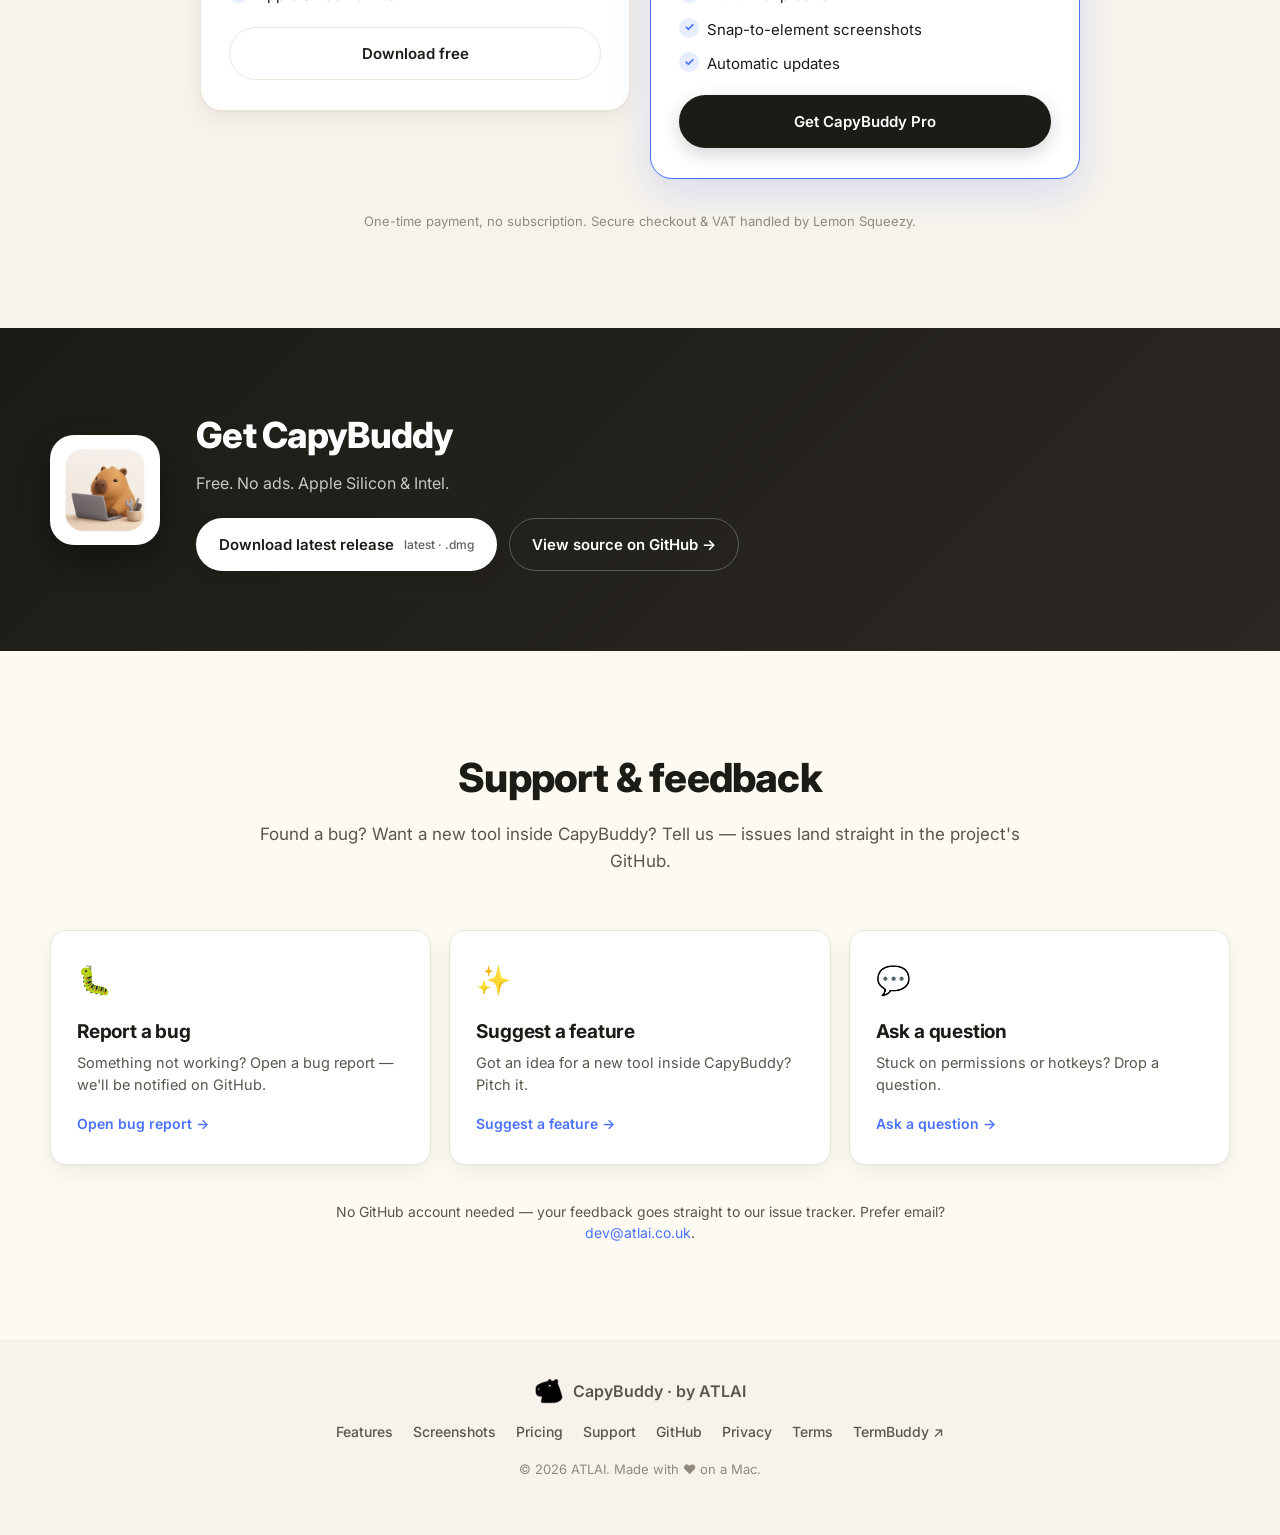
==== commit 436f80b5: "Hero: animated onboarding-tour card; add Compressor + Pro tools to features; drop 'See what's inside" ====
--- a/index.html
+++ b/index.html
@@ -71,14 +71,80 @@
               <span data-i18n="hero.btn_download">Download CapyBuddy</span>
               <small data-i18n="hero.btn_download_sub">Free · No Ads</small>
             </a>
-            <a href="#features" class="btn btn-ghost" data-i18n="hero.btn_inside">See what's inside →</a>
           </div>
           <p class="hero-meta" data-i18n="hero.meta">Open-source-ish. No accounts. No subscriptions.</p>
         </div>
 
         <div class="hero-art">
-          <img src="img/screenshots/general.png" alt="CapyBuddy Settings window" class="hero-shot" />
-          <img src="img/macbuddy_icon.png" alt="CapyBuddy app icon" class="hero-icon" />
+          <!-- Animated re-creation of the in-app onboarding tour. Scenes auto-cycle. -->
+          <div class="ob-card" id="ob-card" data-scene="0" aria-hidden="true">
+            <div class="ob-top">
+              <span class="ob-skip" data-i18n="ob.skip">Skip</span>
+            </div>
+
+            <div class="ob-stage">
+              <!-- Scene 0 · Welcome -->
+              <div class="ob-scene is-active" data-accent="blue">
+                <div class="ob-art ob-art-welcome">
+                  <img src="img/macbuddy_icon.png" alt="" class="ob-appicon" />
+                </div>
+                <h3 class="ob-title" data-i18n="ob.welcome.title">Welcome to CapyBuddy</h3>
+                <p class="ob-sub" data-i18n="ob.welcome.sub">Your friendly menu-bar companion.</p>
+              </div>
+
+              <!-- Scene 1 · Screenshot (marching ants) -->
+              <div class="ob-scene" data-accent="orange">
+                <div class="ob-art ob-art-shot">
+                  <svg class="ob-ants" viewBox="0 0 210 124" aria-hidden="true">
+                    <rect x="3" y="3" width="204" height="118" rx="14" />
+                  </svg>
+                  <svg class="ob-view" viewBox="0 0 24 24" fill="none" stroke="currentColor" stroke-width="1.6" stroke-linecap="round" stroke-linejoin="round" aria-hidden="true">
+                    <path d="M4 8V5a1 1 0 0 1 1-1h3M16 4h3a1 1 0 0 1 1 1v3M20 16v3a1 1 0 0 1-1 1h-3M8 20H5a1 1 0 0 1-1-1v-3"/>
+                    <circle cx="12" cy="12" r="3"/>
+                  </svg>
+                </div>
+                <h3 class="ob-title" data-i18n="ob.shot.title">Screenshot</h3>
+                <p class="ob-sub" data-i18n="ob.shot.sub">Capture, annotate &amp; translate — ⌃1.</p>
+              </div>
+
+              <!-- Scene 2 · Screen Recording (pulse) -->
+              <div class="ob-scene" data-accent="red">
+                <div class="ob-art ob-art-rec">
+                  <span class="ob-pulse"></span>
+                  <span class="ob-pulse ob-pulse-2"></span>
+                  <span class="ob-rec-dot"></span>
+                </div>
+                <h3 class="ob-title" data-i18n="ob.rec.title">Screen Recording</h3>
+                <p class="ob-sub" data-i18n="ob.rec.sub">Record screen or window to video — ⌃2.</p>
+              </div>
+
+              <!-- Scene 3 · Space Shortcut (keycap) -->
+              <div class="ob-scene" data-accent="violet">
+                <div class="ob-art ob-art-space">
+                  <div class="ob-apps">
+                    <span class="ob-app">🧭</span>
+                    <span class="ob-app">✉️</span>
+                    <span class="ob-app">💬</span>
+                  </div>
+                  <span class="ob-key" data-i18n="ob.space.key">space</span>
+                </div>
+                <h3 class="ob-title" data-i18n="ob.space.title">Space Shortcut</h3>
+                <p class="ob-sub" data-i18n="ob.space.sub">Hold Space to launch any app.</p>
+              </div>
+            </div>
+
+            <div class="ob-dots" id="ob-dots">
+              <span class="ob-dot is-active"></span>
+              <span class="ob-dot"></span>
+              <span class="ob-dot"></span>
+              <span class="ob-dot"></span>
+            </div>
+
+            <div class="ob-nav">
+              <span class="ob-btn ob-btn-ghost" data-i18n="ob.back">Back</span>
+              <span class="ob-btn ob-btn-next" data-i18n="ob.next">Next</span>
+            </div>
+          </div>
         </div>
       </div>
     </section>
@@ -141,7 +207,7 @@
     <!-- ====== FEATURES ====== -->
     <section id="features" class="features">
       <div class="section-head">
-        <h2 data-i18n="features.heading">Six tools, one menu-bar app</h2>
+        <h2 data-i18n="features.heading">Ten tools, one menu-bar app</h2>
         <p data-i18n="features.sub">Each tool is independent — turn off the ones you don't need from Settings.</p>
       </div>
 
@@ -180,6 +246,33 @@
           <div class="feature-icon" aria-hidden="true">▦</div>
           <h3 data-i18n="feat.qr.title">QR Code</h3>
           <p data-i18n="feat.qr.desc">Generate scannable QR codes with custom colors, dot &amp; eye shapes, and an embedded logo.</p>
+        </article>
+
+        <article class="feature-card">
+          <div class="feature-icon" aria-hidden="true">🗜️</div>
+          <h3 data-i18n="feat.compressor.title">Compressor</h3>
+          <p data-i18n="feat.compressor.desc">Compress or extract archives — zip, tar, tar.gz, gz — with a simple drag-and-drop window.</p>
+        </article>
+
+        <article class="feature-card">
+          <span class="feature-pro" data-i18n="feat.pro_badge">PRO</span>
+          <div class="feature-icon" aria-hidden="true">⏺</div>
+          <h3 data-i18n="feat.recording.title">Screen Recording</h3>
+          <p data-i18n="feat.recording.desc">Record the full screen, a window, or a region to MP4/MOV — with optional system audio and mic.</p>
+        </article>
+
+        <article class="feature-card">
+          <span class="feature-pro" data-i18n="feat.pro_badge">PRO</span>
+          <div class="feature-icon" aria-hidden="true">✂️</div>
+          <h3 data-i18n="feat.videoeditor.title">Video Editor</h3>
+          <p data-i18n="feat.videoeditor.desc">Trim, crop, speed up, or mute a clip right after recording — no extra app needed.</p>
+        </article>
+
+        <article class="feature-card">
+          <span class="feature-pro" data-i18n="feat.pro_badge">PRO</span>
+          <div class="feature-icon" aria-hidden="true">␣</div>
+          <h3 data-i18n="feat.space.title">Space Shortcut</h3>
+          <p data-i18n="feat.space.desc">Hold the Space bar and tap a key to instantly launch or focus your favourite apps.</p>
         </article>
       </div>
     </section>
@@ -199,7 +292,7 @@
             <p class="price-tagline" data-i18n="pricing.free.tagline">The core menu-bar tools, forever.</p>
           </header>
           <ul class="price-perks">
-            <li data-i18n="pricing.free.perk1">All six menu-bar tools</li>
+            <li data-i18n="pricing.free.perk1">Seven core menu-bar tools</li>
             <li data-i18n="pricing.free.perk2">No ads, no account</li>
             <li data-i18n="pricing.free.perk3">Apple Silicon & Intel</li>
           </ul>
--- a/css/styles.css
+++ b/css/styles.css
@@ -678,3 +678,207 @@
 @media (max-width: 720px) {
   .pricing-grid { grid-template-columns: 1fr; }
 }
+
+/* ====== PRO BADGE ON FEATURE CARDS ====== */
+.feature-card { position: relative; }
+.feature-pro {
+  position: absolute;
+  top: 16px;
+  right: 16px;
+  font-size: 10px;
+  font-weight: 800;
+  letter-spacing: 0.07em;
+  color: var(--accent);
+  background: var(--accent-soft);
+  padding: 3px 8px;
+  border-radius: var(--radius-pill);
+}
+
+/* ====== ANIMATED ONBOARDING HERO CARD ====== */
+.ob-card {
+  --ob-accent: #4a72ff;
+  position: relative;
+  width: 100%;
+  max-width: 420px;
+  margin: 0 auto;
+  aspect-ratio: 5 / 5.3;
+  background: var(--bg-card);
+  border: 1px solid var(--line);
+  border-radius: 26px;
+  box-shadow: var(--shadow-shot);
+  padding: 18px 22px 18px;
+  display: flex;
+  flex-direction: column;
+  overflow: hidden;
+}
+.ob-card::before {
+  content: "";
+  position: absolute;
+  inset: 0;
+  background: radial-gradient(120% 62% at 50% 0%,
+    color-mix(in srgb, var(--ob-accent) 13%, transparent) 0%, transparent 60%);
+  transition: background 0.45s ease;
+  pointer-events: none;
+}
+
+.ob-top { display: flex; justify-content: flex-end; position: relative; z-index: 1; }
+.ob-skip { font-size: 13px; font-weight: 500; color: var(--ink-faint); }
+
+.ob-stage { position: relative; flex: 1; display: flex; }
+.ob-scene {
+  position: absolute;
+  inset: 0;
+  display: flex;
+  flex-direction: column;
+  align-items: center;
+  justify-content: center;
+  text-align: center;
+  padding: 4px;
+  opacity: 0;
+  transform: translateX(26px);
+  transition: opacity 0.5s ease, transform 0.5s ease;
+  pointer-events: none;
+}
+.ob-scene.is-active { opacity: 1; transform: none; }
+
+.ob-title { font-size: 21px; font-weight: 800; letter-spacing: -0.01em; margin: 18px 0 6px; }
+.ob-sub { font-size: 14px; color: var(--ink-soft); margin: 0; max-width: 250px; }
+
+.ob-art {
+  height: 132px;
+  display: flex;
+  align-items: center;
+  justify-content: center;
+  position: relative;
+}
+
+/* Welcome — breathing icon */
+.ob-appicon {
+  width: 104px;
+  height: 104px;
+  border-radius: 24px;
+  box-shadow: 0 10px 24px rgba(20, 18, 12, 0.18);
+  animation: ob-float 1.9s ease-in-out infinite alternate;
+}
+@keyframes ob-float {
+  from { transform: translateY(-6px); }
+  to   { transform: translateY(6px); }
+}
+
+/* Screenshot — marching ants */
+.ob-ants { width: 210px; height: 124px; }
+.ob-ants rect {
+  fill: color-mix(in srgb, var(--warn) 8%, transparent);
+  stroke: var(--warn);
+  stroke-width: 2;
+  stroke-dasharray: 8 6;
+  animation: ob-ants 0.7s linear infinite;
+}
+@keyframes ob-ants { to { stroke-dashoffset: -28; } }
+.ob-view { position: absolute; width: 44px; height: 44px; color: var(--warn); }
+
+/* Screen recording — pulsing rings */
+.ob-rec-dot {
+  width: 54px;
+  height: 54px;
+  border-radius: 50%;
+  background: #e5484d;
+  box-shadow: 0 6px 16px rgba(229, 72, 77, 0.45);
+  position: relative;
+  z-index: 1;
+}
+.ob-pulse {
+  position: absolute;
+  top: 50%;
+  left: 50%;
+  width: 54px;
+  height: 54px;
+  margin: -27px 0 0 -27px;
+  border-radius: 50%;
+  border: 2px solid #e5484d;
+  opacity: 0;
+  animation: ob-pulse 1.6s ease-out infinite;
+}
+.ob-pulse-2 { animation-delay: 0.8s; }
+@keyframes ob-pulse {
+  0%   { transform: scale(1);   opacity: 0.7; }
+  100% { transform: scale(2);   opacity: 0; }
+}
+
+/* Space shortcut — app icons + keycap */
+.ob-art-space { flex-direction: column; gap: 18px; }
+.ob-apps { display: flex; gap: 14px; }
+.ob-app {
+  width: 46px;
+  height: 46px;
+  border-radius: 12px;
+  background: var(--bg-soft);
+  border: 1px solid var(--line);
+  display: flex;
+  align-items: center;
+  justify-content: center;
+  font-size: 23px;
+  animation: ob-pop 2.4s ease-in-out infinite;
+}
+.ob-app:nth-child(2) { animation-delay: 0.12s; }
+.ob-app:nth-child(3) { animation-delay: 0.24s; }
+@keyframes ob-pop {
+  0%, 68%, 100% { transform: translateY(0) scale(1); }
+  12%           { transform: translateY(-8px) scale(1.08); }
+}
+.ob-key {
+  padding: 8px 34px;
+  border-radius: 10px;
+  background: var(--bg-card);
+  border: 1px solid var(--line);
+  border-bottom-width: 3px;
+  font-size: 13px;
+  font-weight: 600;
+  color: var(--ink-soft);
+  font-family: 'SF Mono', 'JetBrains Mono', 'Menlo', monospace;
+  animation: ob-press 1.8s ease-in-out infinite;
+}
+@keyframes ob-press {
+  0%, 100% { transform: translateY(0); }
+  50%      { transform: translateY(2px) scale(0.97); }
+}
+
+/* Progress dots */
+.ob-dots {
+  display: flex;
+  gap: 7px;
+  justify-content: center;
+  padding: 8px 0 14px;
+  position: relative;
+  z-index: 1;
+}
+.ob-dot {
+  width: 7px;
+  height: 7px;
+  border-radius: var(--radius-pill);
+  background: var(--line);
+  transition: width 0.35s cubic-bezier(0.34, 1.56, 0.64, 1), background 0.35s ease;
+}
+.ob-dot.is-active { width: 22px; background: var(--ob-accent); }
+
+/* Nav row */
+.ob-nav {
+  display: flex;
+  align-items: center;
+  justify-content: space-between;
+  position: relative;
+  z-index: 1;
+}
+.ob-btn { font-size: 13px; font-weight: 600; padding: 8px 16px; border-radius: var(--radius-pill); }
+.ob-btn-ghost { color: var(--ink-faint); }
+.ob-btn-next {
+  background: var(--ob-accent);
+  color: #fff;
+  transition: background 0.45s ease, box-shadow 0.45s ease;
+  box-shadow: 0 4px 12px color-mix(in srgb, var(--ob-accent) 34%, transparent);
+}
+
+@media (prefers-reduced-motion: reduce) {
+  .ob-appicon, .ob-ants rect, .ob-pulse, .ob-app, .ob-key { animation: none !important; }
+  .ob-scene { transition: opacity 0.25s ease; transform: none; }
+}
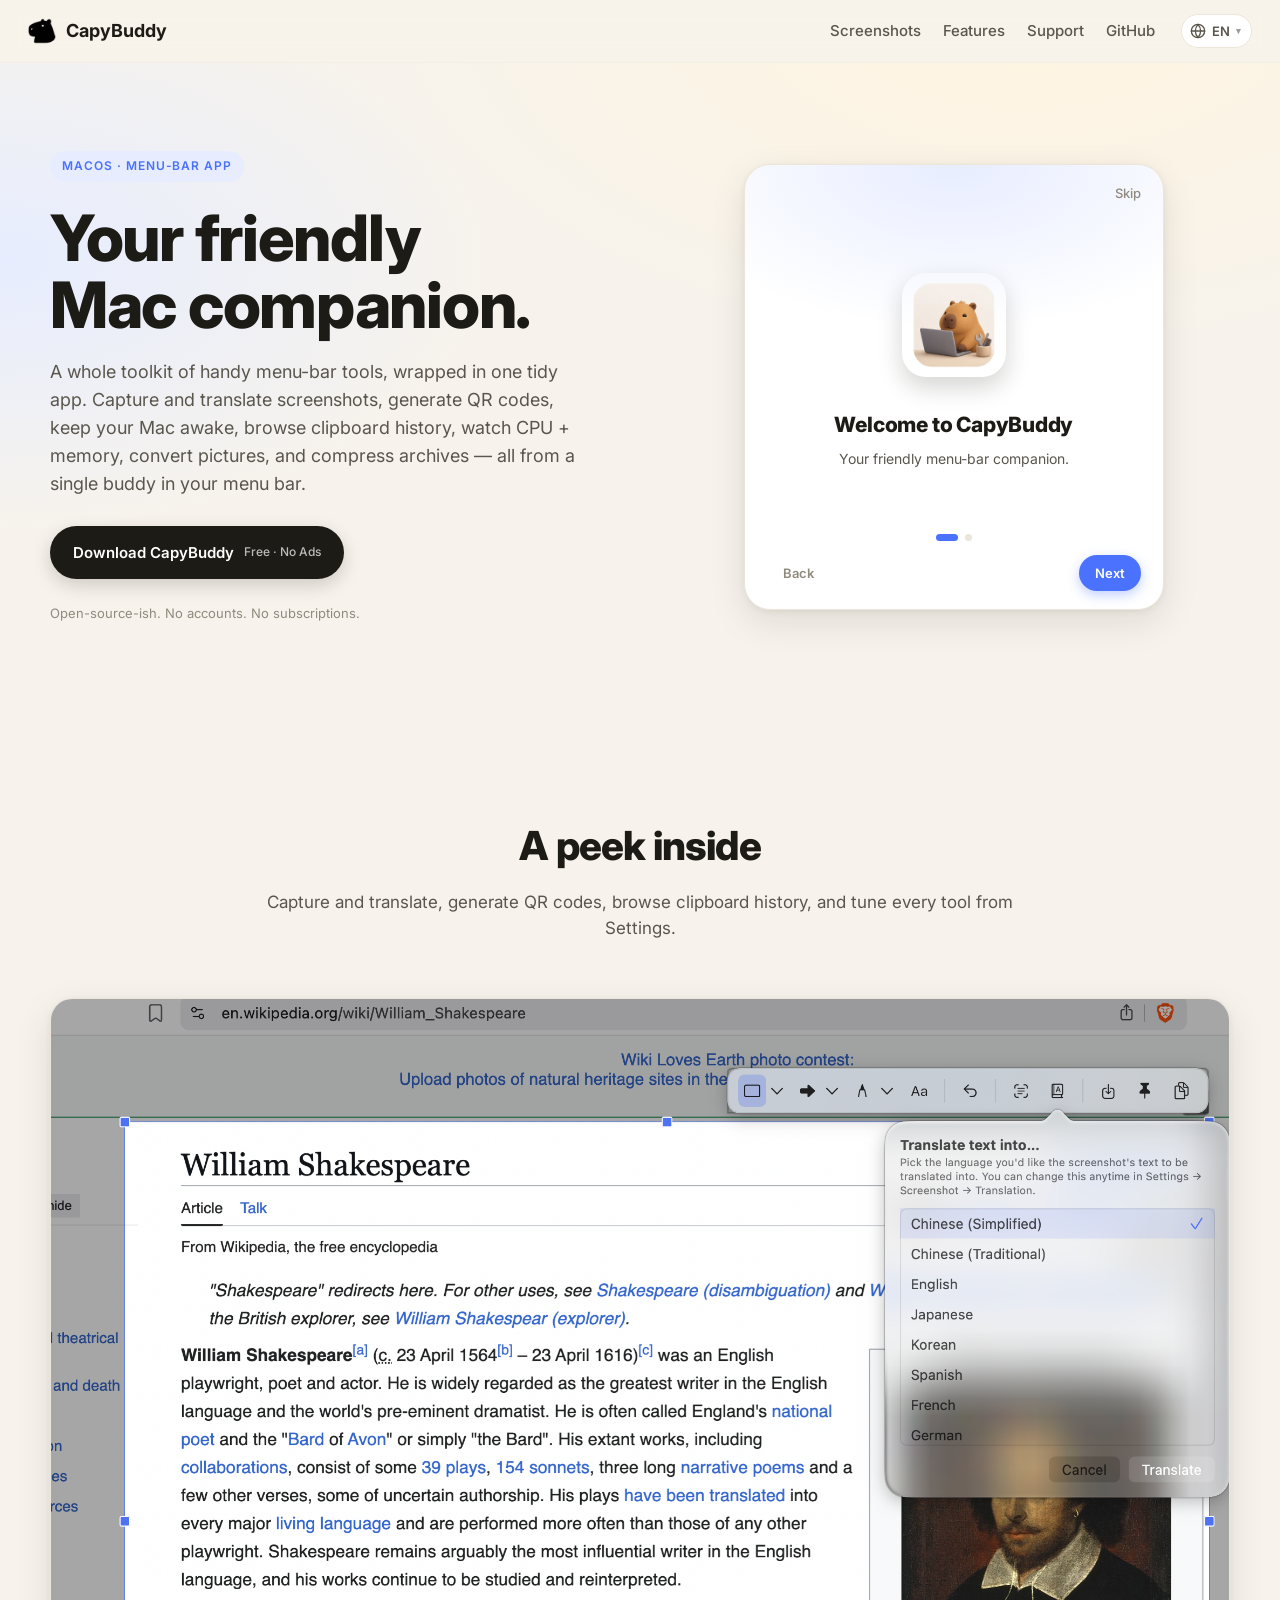
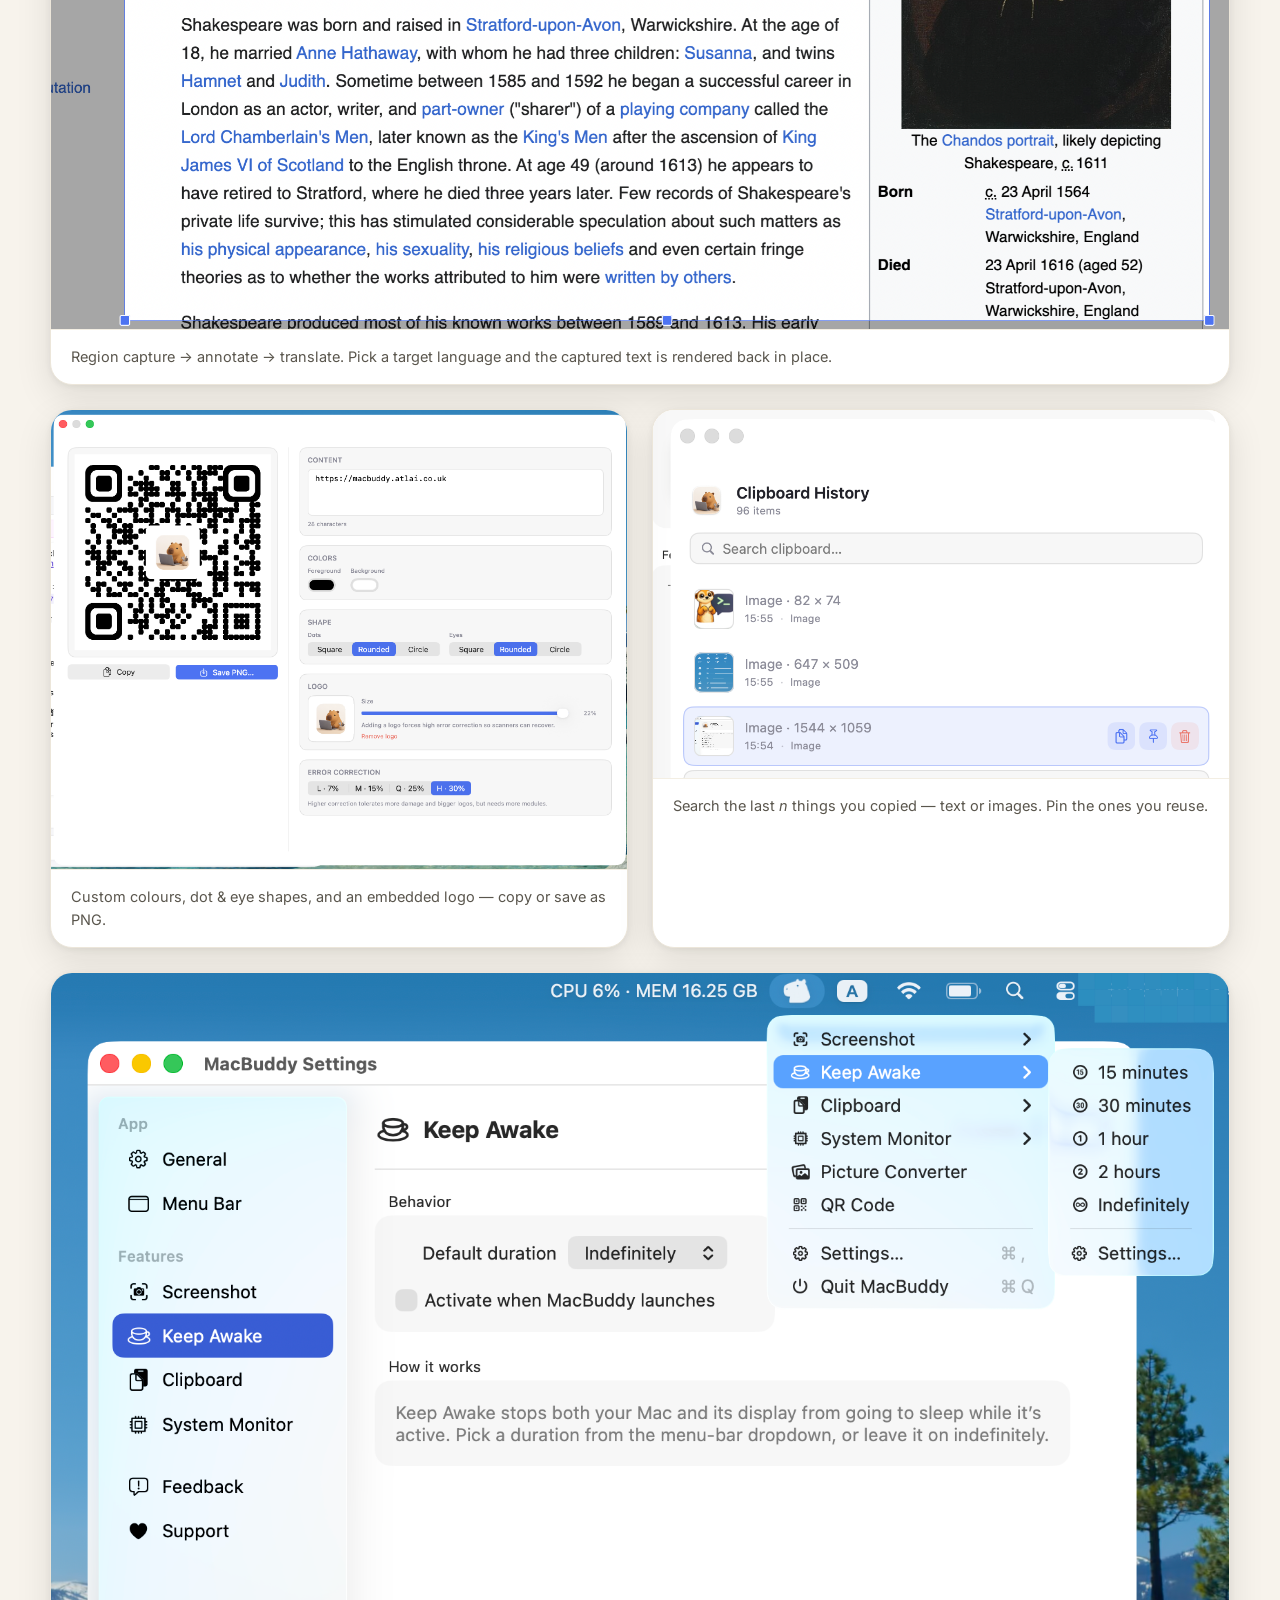
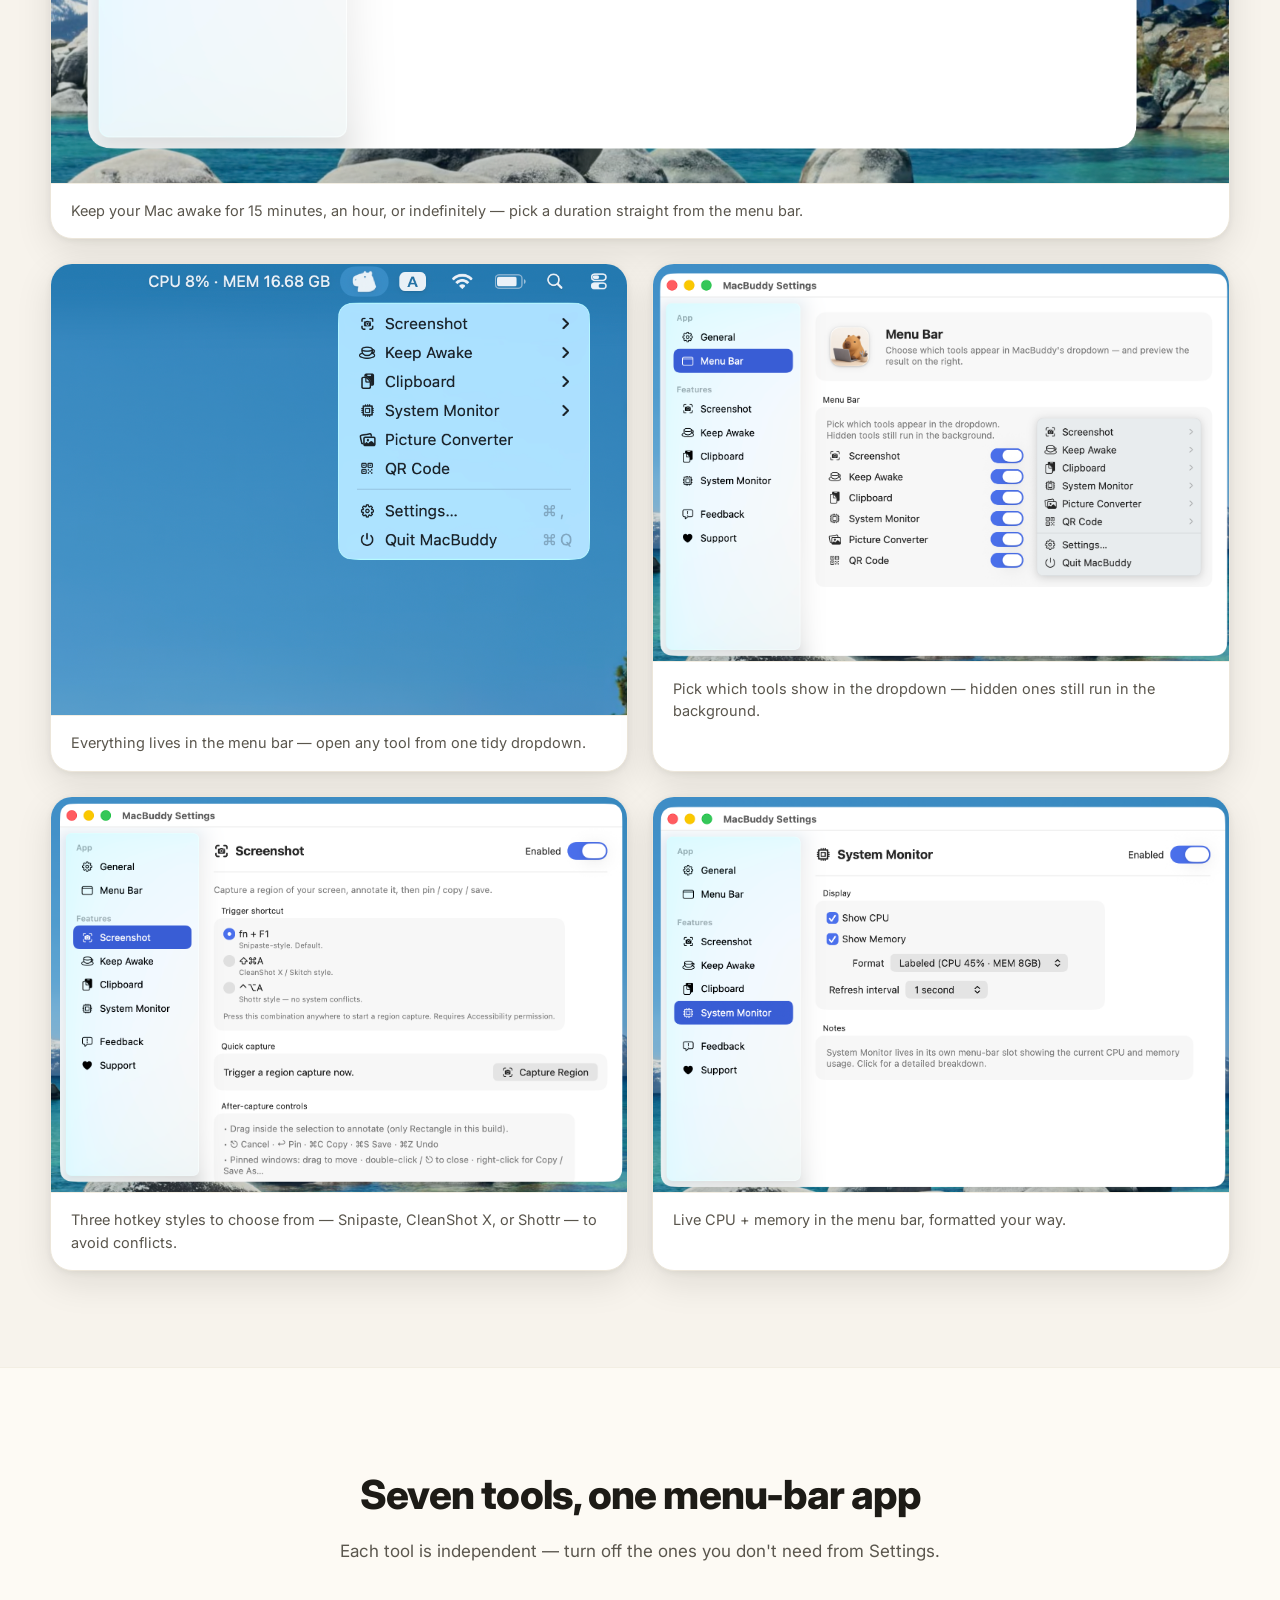
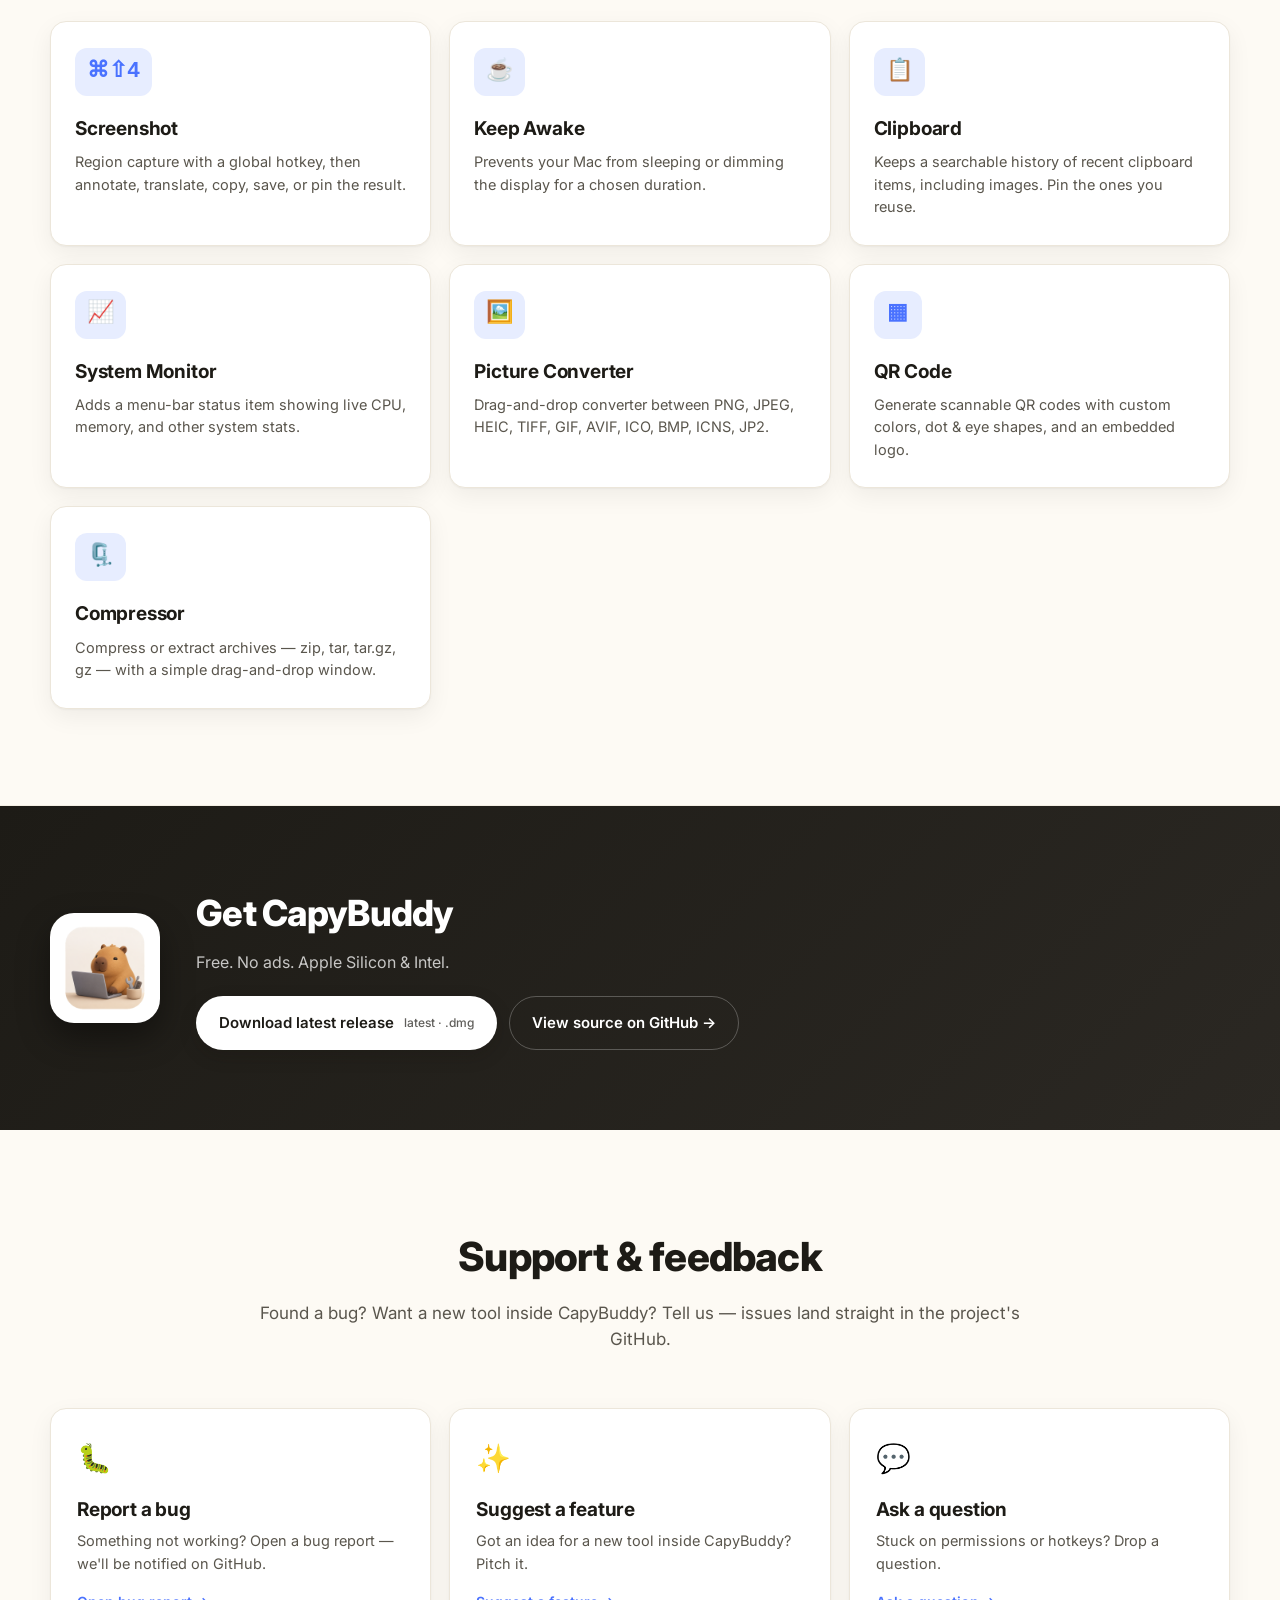
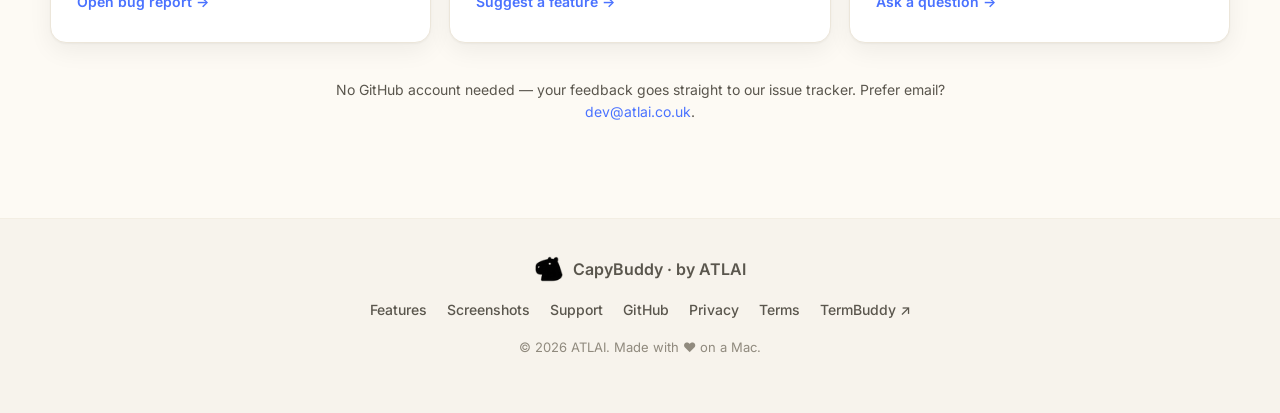
==== commit 99f85ff8: "Hide Pro until launch: comment out Pricing section, Pro feature cards, Pro animation scenes & Pricin" ====
--- a/index.html
+++ b/index.html
@@ -27,7 +27,7 @@
     <nav class="site-nav">
       <a href="#screenshots" data-i18n="nav.screenshots">Screenshots</a>
       <a href="#features" data-i18n="nav.features">Features</a>
-      <a href="#pricing" data-i18n="nav.pricing">Pricing</a>
+      <!-- Pricing hidden until Pro launches: <a href="#pricing" data-i18n="nav.pricing">Pricing</a> -->
       <a href="#support" data-i18n="nav.support">Support</a>
       <a href="https://github.com/ATLAI-TECH/CapyBuddyTools" target="_blank" rel="noopener" data-i18n="nav.github">GitHub</a>
 
@@ -107,7 +107,8 @@
                 <p class="ob-sub" data-i18n="ob.shot.sub">Capture, annotate &amp; translate — ⌃1.</p>
               </div>
 
-              <!-- Scene 2 · Screen Recording (pulse) -->
+              <!-- Pro scenes hidden until Pro launches — uncomment to restore (and re-add the two dots below).
+              Scene 2 · Screen Recording (pulse)
               <div class="ob-scene" data-accent="red">
                 <div class="ob-art ob-art-rec">
                   <span class="ob-pulse"></span>
@@ -117,8 +118,7 @@
                 <h3 class="ob-title" data-i18n="ob.rec.title">Screen Recording</h3>
                 <p class="ob-sub" data-i18n="ob.rec.sub">Record screen or window to video — ⌃2.</p>
               </div>
-
-              <!-- Scene 3 · Space Shortcut (keycap) -->
+              Scene 3 · Space Shortcut (keycap)
               <div class="ob-scene" data-accent="violet">
                 <div class="ob-art ob-art-space">
                   <div class="ob-apps">
@@ -131,13 +131,16 @@
                 <h3 class="ob-title" data-i18n="ob.space.title">Space Shortcut</h3>
                 <p class="ob-sub" data-i18n="ob.space.sub">Hold Space to launch any app.</p>
               </div>
+              -->
             </div>
 
             <div class="ob-dots" id="ob-dots">
               <span class="ob-dot is-active"></span>
               <span class="ob-dot"></span>
+              <!-- Pro scene dots hidden:
               <span class="ob-dot"></span>
               <span class="ob-dot"></span>
+              -->
             </div>
 
             <div class="ob-nav">
@@ -207,7 +210,7 @@
     <!-- ====== FEATURES ====== -->
     <section id="features" class="features">
       <div class="section-head">
-        <h2 data-i18n="features.heading">Ten tools, one menu-bar app</h2>
+        <h2 data-i18n="features.heading">Seven tools, one menu-bar app</h2>
         <p data-i18n="features.sub">Each tool is independent — turn off the ones you don't need from Settings.</p>
       </div>
 
@@ -254,30 +257,33 @@
           <p data-i18n="feat.compressor.desc">Compress or extract archives — zip, tar, tar.gz, gz — with a simple drag-and-drop window.</p>
         </article>
 
+        <!-- Pro feature cards hidden until Pro launches — uncomment to restore (and change features.heading back to ten tools).
+        Screen Recording
         <article class="feature-card">
           <span class="feature-pro" data-i18n="feat.pro_badge">PRO</span>
           <div class="feature-icon" aria-hidden="true">⏺</div>
           <h3 data-i18n="feat.recording.title">Screen Recording</h3>
           <p data-i18n="feat.recording.desc">Record the full screen, a window, or a region to MP4/MOV — with optional system audio and mic.</p>
         </article>
-
+        Video Editor
         <article class="feature-card">
           <span class="feature-pro" data-i18n="feat.pro_badge">PRO</span>
           <div class="feature-icon" aria-hidden="true">✂️</div>
           <h3 data-i18n="feat.videoeditor.title">Video Editor</h3>
           <p data-i18n="feat.videoeditor.desc">Trim, crop, speed up, or mute a clip right after recording — no extra app needed.</p>
         </article>
-
+        Space Shortcut
         <article class="feature-card">
           <span class="feature-pro" data-i18n="feat.pro_badge">PRO</span>
           <div class="feature-icon" aria-hidden="true">␣</div>
           <h3 data-i18n="feat.space.title">Space Shortcut</h3>
           <p data-i18n="feat.space.desc">Hold the Space bar and tap a key to instantly launch or focus your favourite apps.</p>
         </article>
-      </div>
-    </section>
-
-    <!-- ====== PRICING ====== -->
+        -->
+      </div>
+    </section>
+
+    <!-- ====== PRICING — hidden until Pro launches. Uncomment this whole section (and the nav links + Pro feature cards + Pro animation scenes) to restore. ======
     <section id="pricing" class="pricing">
       <div class="section-head">
         <h2 data-i18n="pricing.heading">Free, with an optional Pro unlock</h2>
@@ -316,13 +322,13 @@
             <li data-i18n="pricing.pro.perk4">Snap-to-element screenshots</li>
             <li data-i18n="pricing.pro.perk5">Automatic updates</li>
           </ul>
-          <!-- TODO: replace href with your real Lemon Squeezy checkout URL (Store → Product → Share/Buy link). -->
           <a href="https://capybuddy.lemonsqueezy.com/buy/REPLACE-WITH-PRODUCT-ID" target="_blank" rel="noopener" class="btn btn-primary price-cta" data-i18n="pricing.pro.cta">Get CapyBuddy Pro</a>
         </article>
       </div>
 
       <p class="pricing-note" data-i18n="pricing.note">One-time payment, no subscription. Secure checkout & VAT handled by Lemon Squeezy.</p>
     </section>
+    ====== -->
 
     <!-- ====== DOWNLOAD ====== -->
     <section id="download" class="download-band">
@@ -388,7 +394,7 @@
       <nav class="footer-nav">
         <a href="#features" data-i18n="nav.features">Features</a>
         <a href="#screenshots" data-i18n="nav.screenshots">Screenshots</a>
-        <a href="#pricing" data-i18n="nav.pricing">Pricing</a>
+        <!-- Pricing hidden until Pro launches: <a href="#pricing" data-i18n="nav.pricing">Pricing</a> -->
         <a href="#support" data-i18n="nav.support">Support</a>
         <a href="https://github.com/ATLAI-TECH/CapyBuddyTools" target="_blank" rel="noopener" data-i18n="nav.github">GitHub</a>
         <a href="privacy.html">Privacy</a>
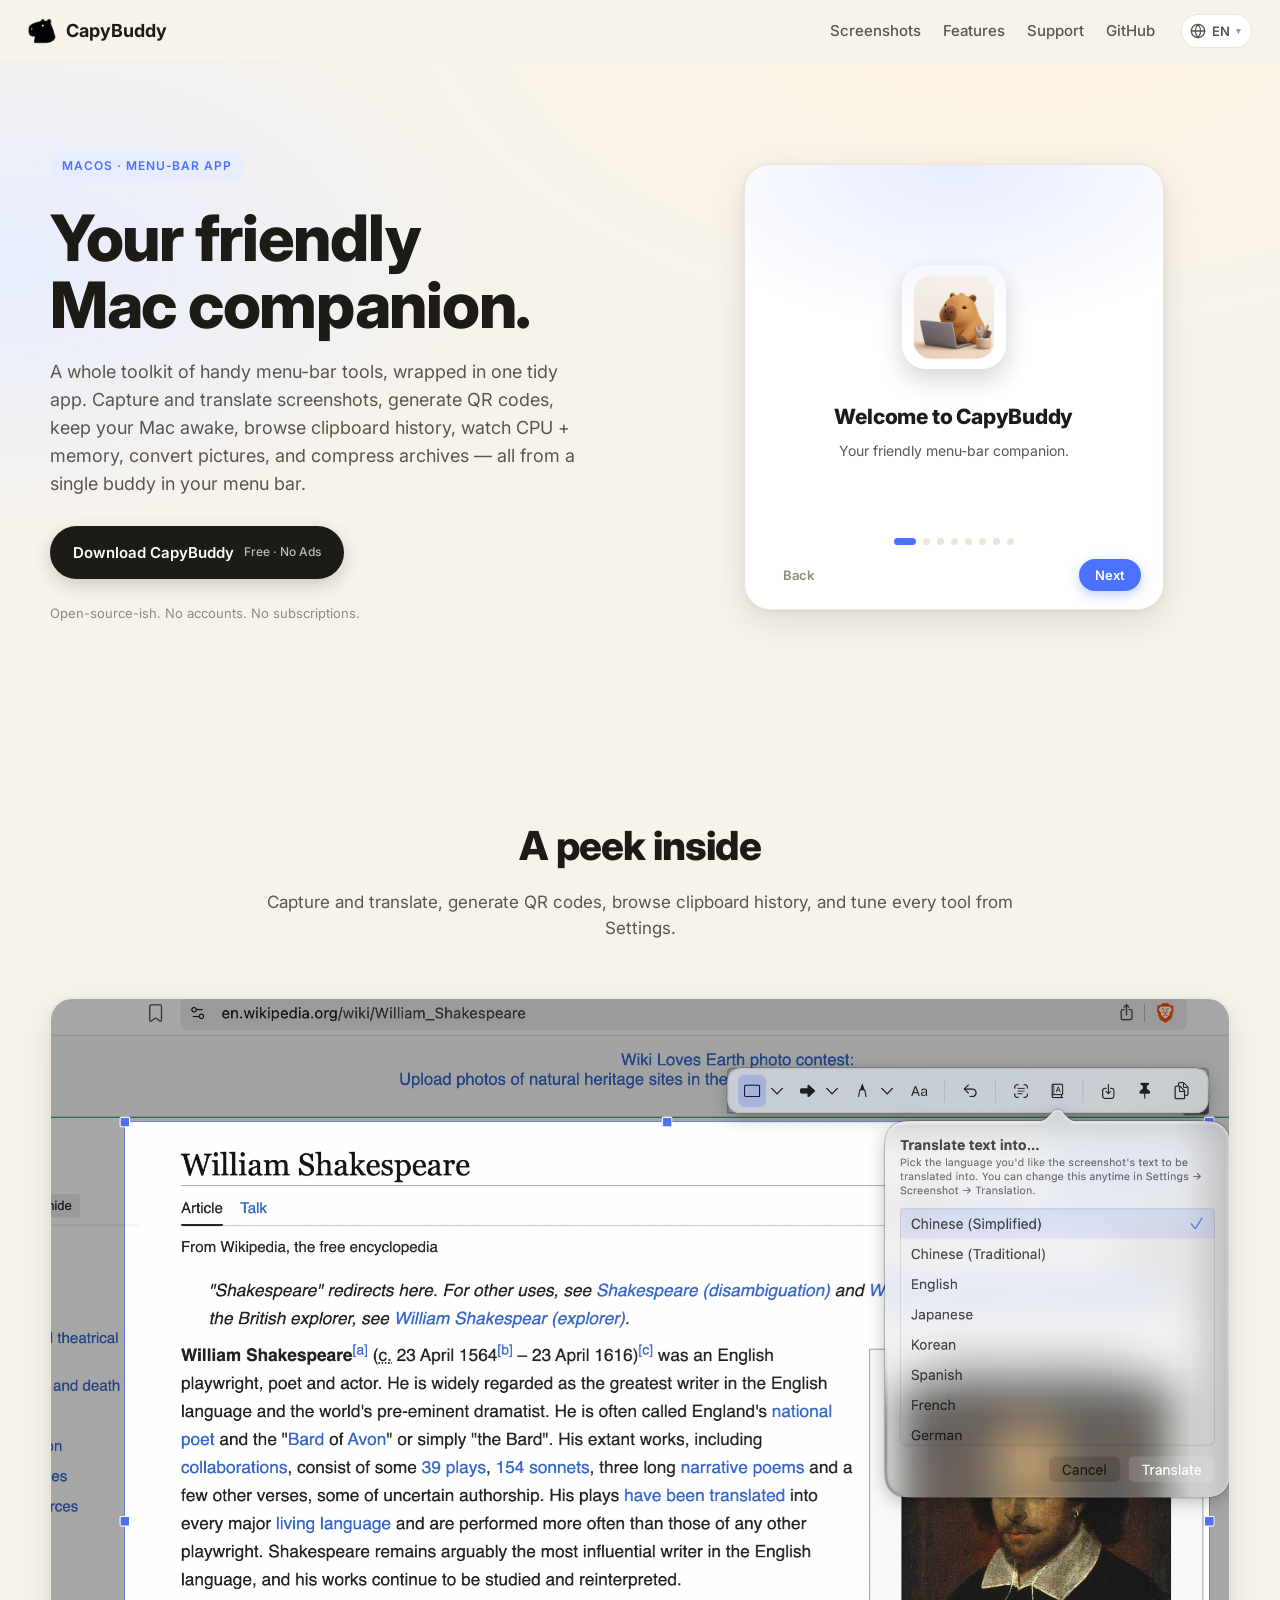
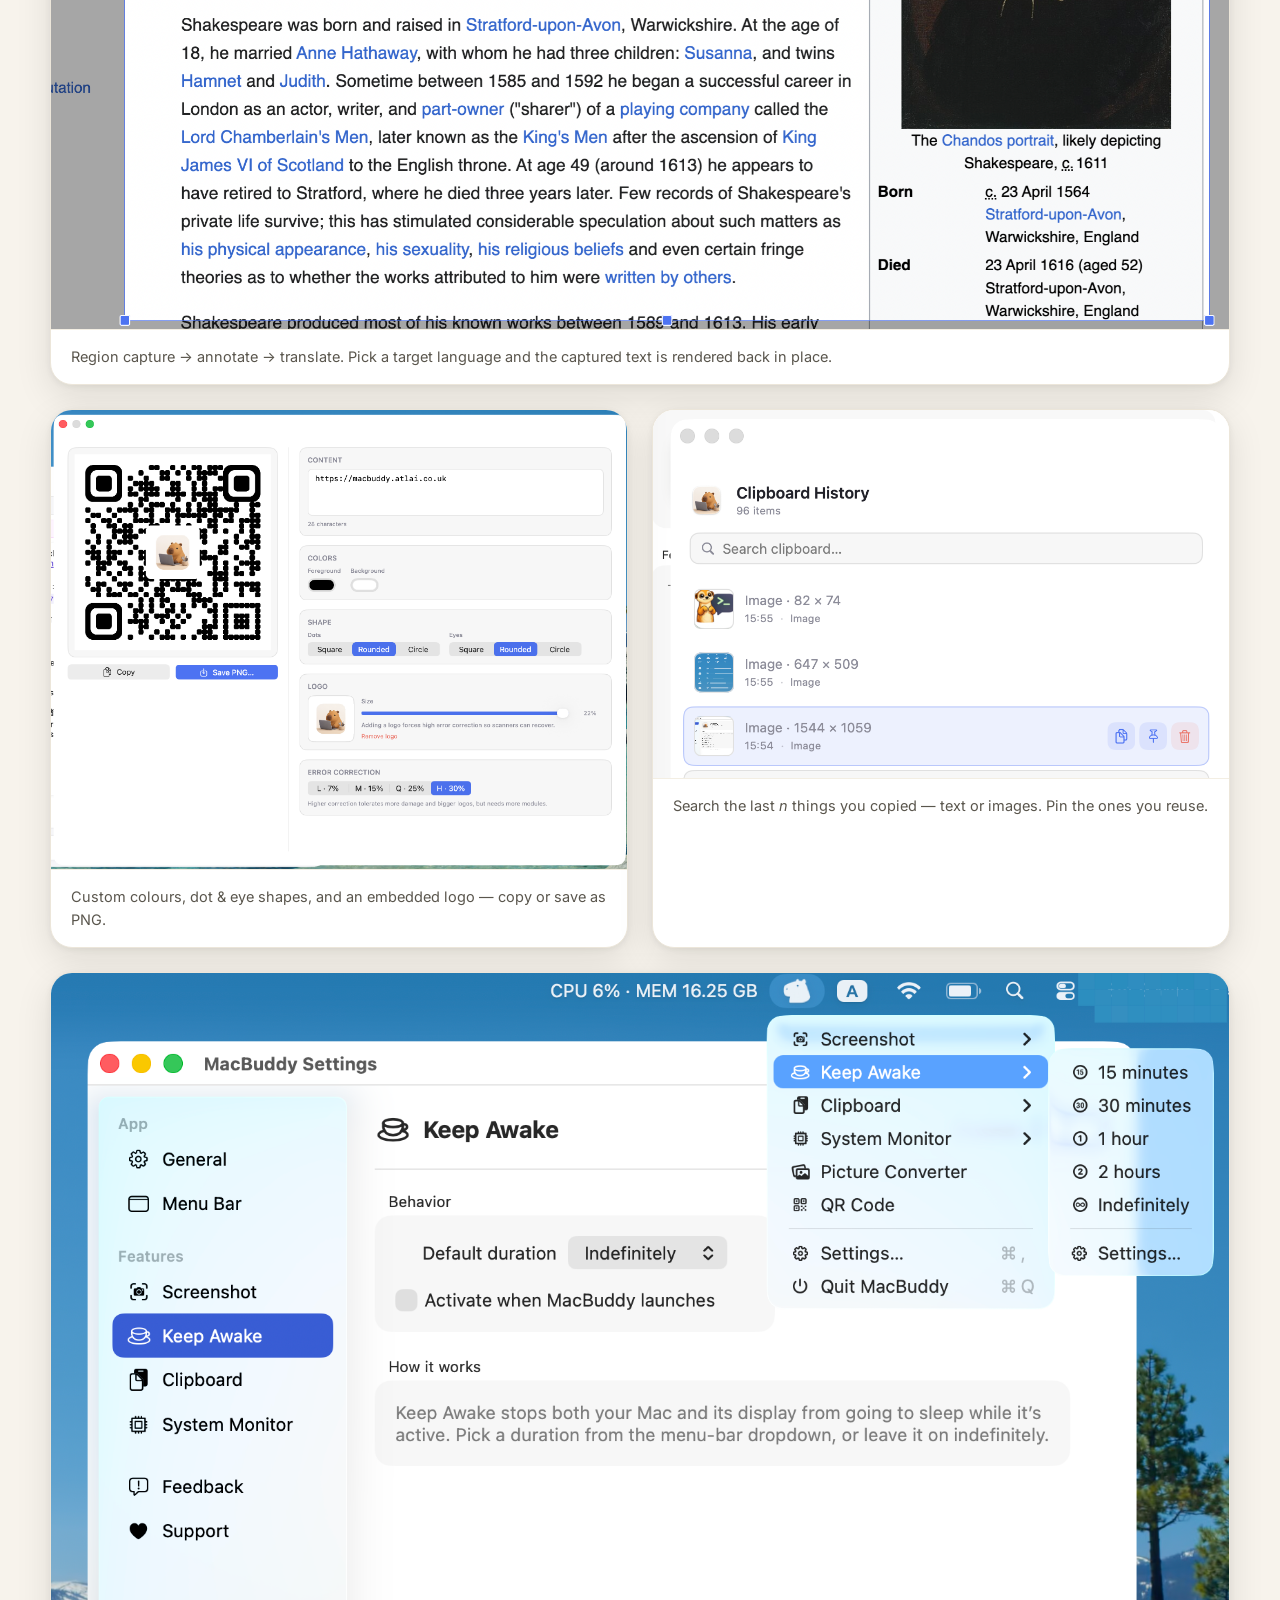
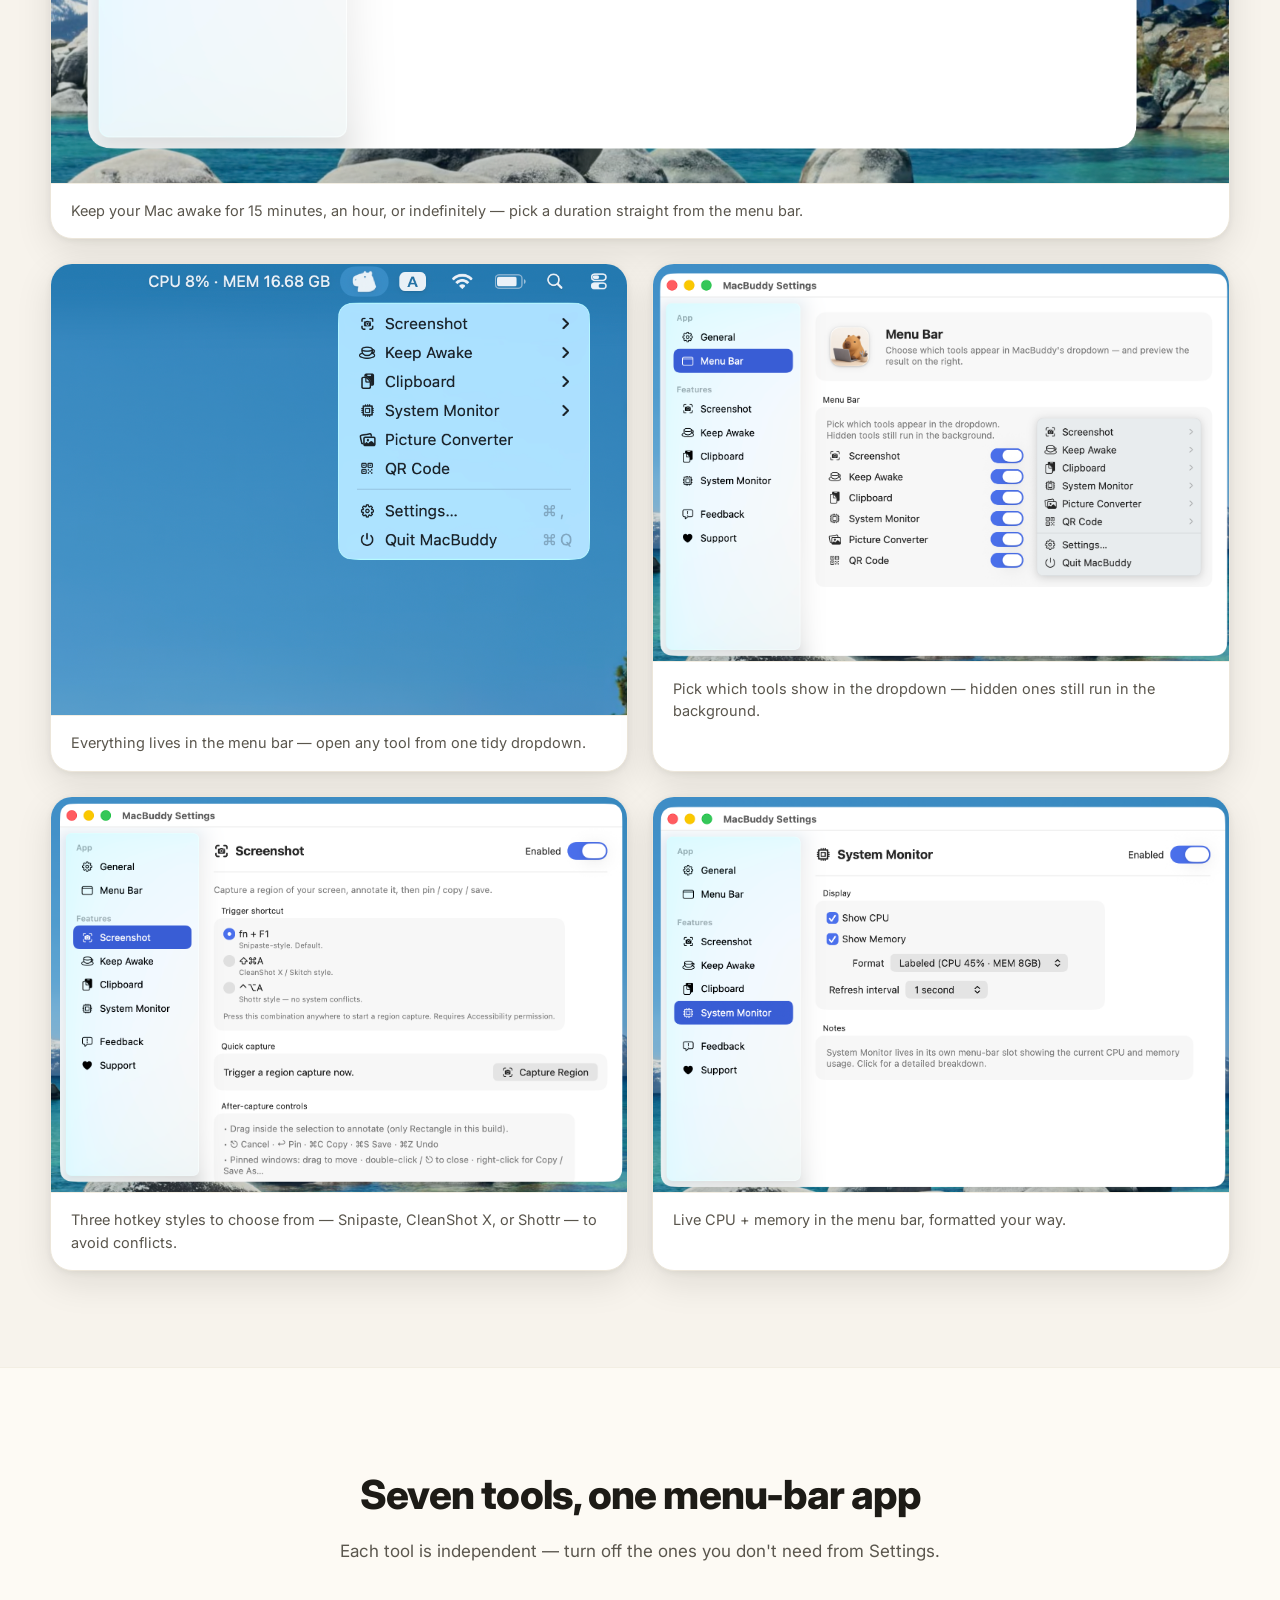
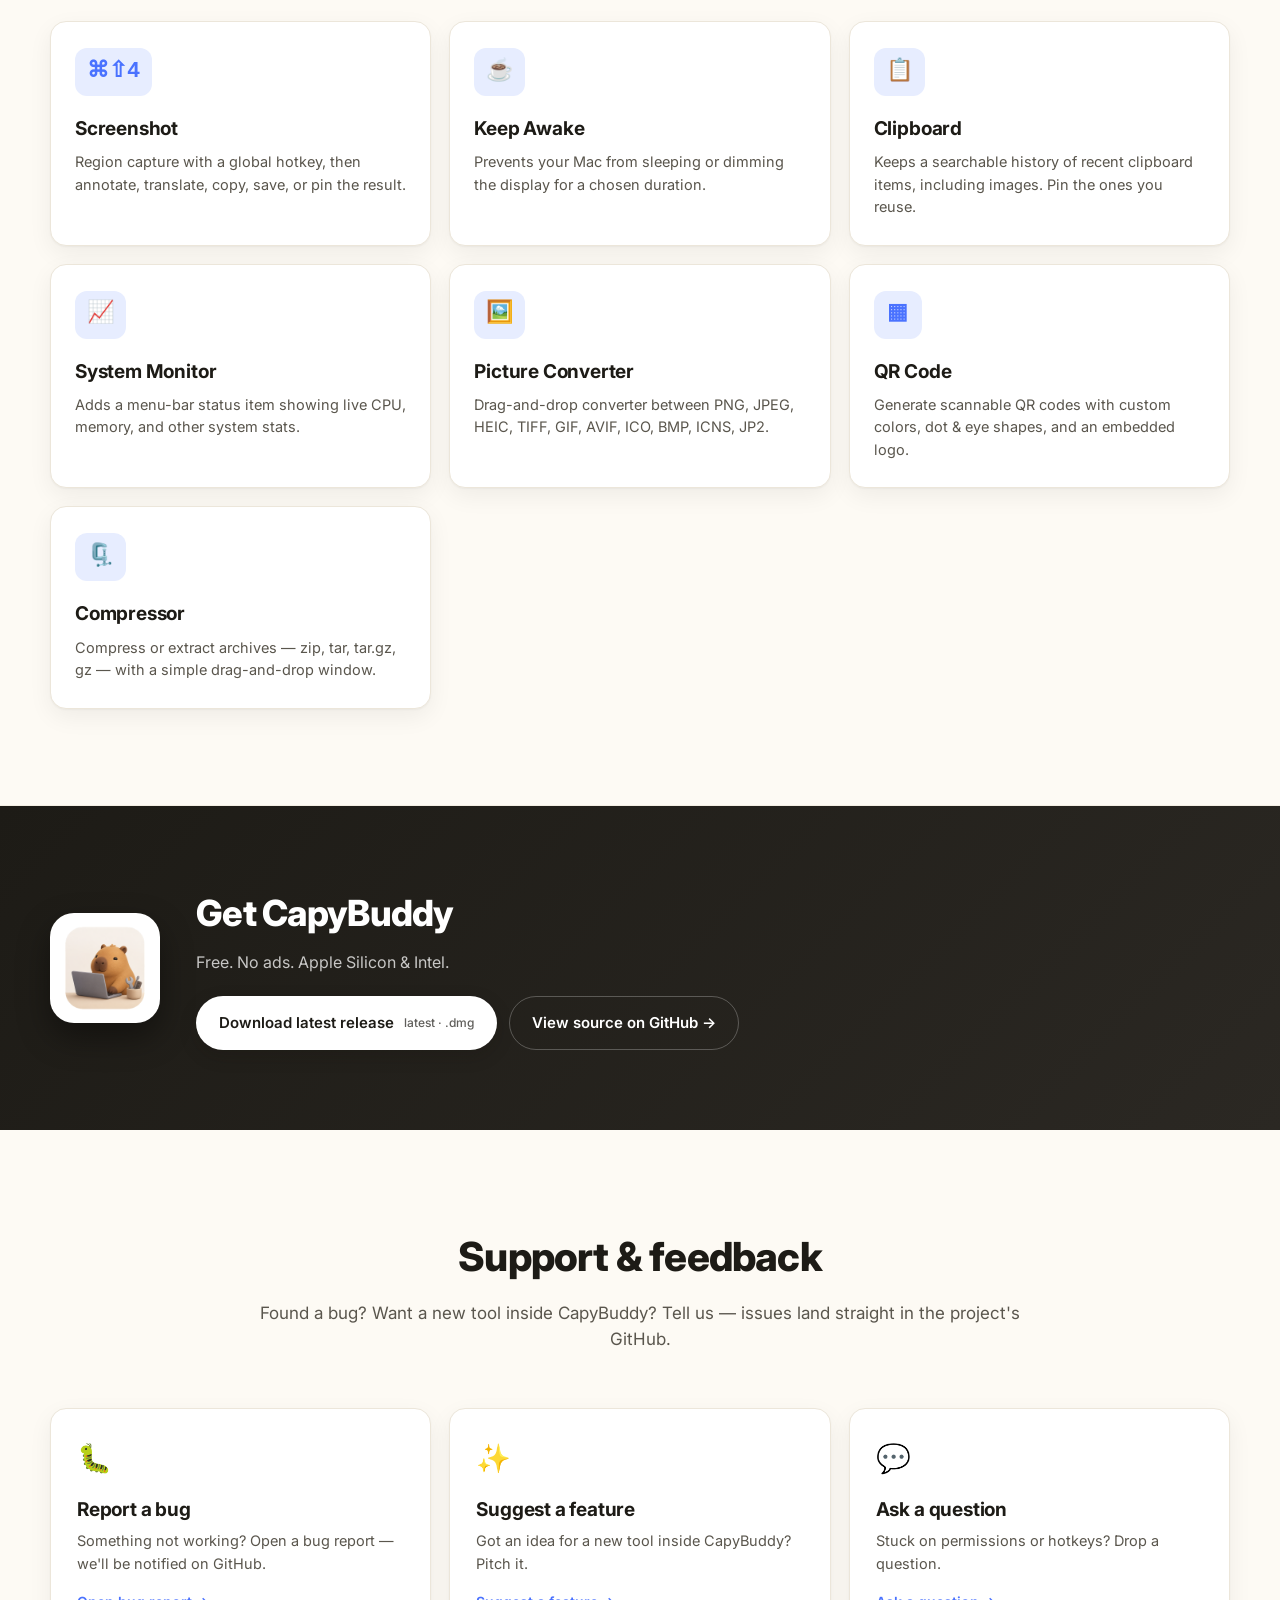
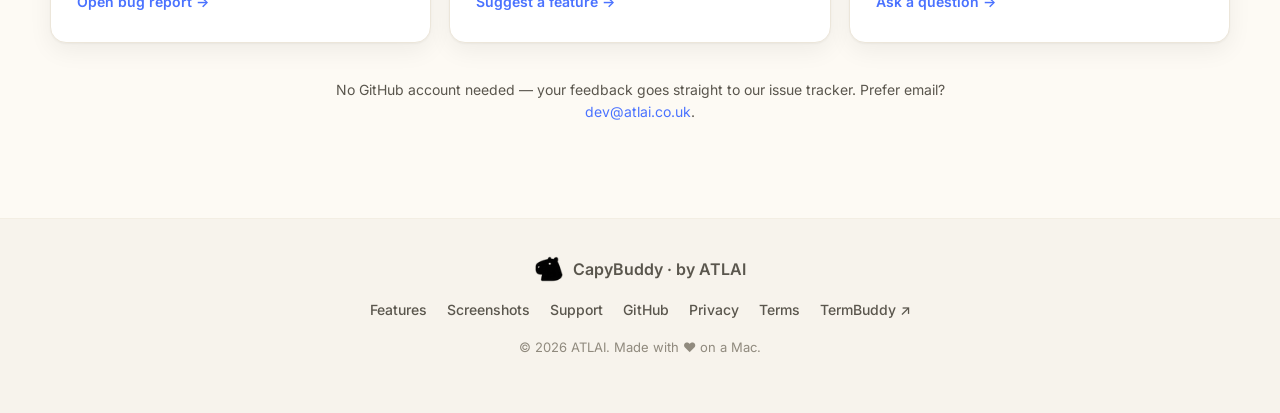
==== commit 77c6923b: "Hero animation: expand to 8 feature scenes (clipboard, QR, keep-awake, system monitor + recording/sp" ====
--- a/index.html
+++ b/index.html
@@ -76,14 +76,10 @@
         </div>
 
         <div class="hero-art">
-          <!-- Animated re-creation of the in-app onboarding tour. Scenes auto-cycle. -->
+          <!-- Animated showcase of CapyBuddy's tools. Auto-cycles; dots & Back/Next are clickable. -->
           <div class="ob-card" id="ob-card" data-scene="0" aria-hidden="true">
-            <div class="ob-top">
-              <span class="ob-skip" data-i18n="ob.skip">Skip</span>
-            </div>
-
             <div class="ob-stage">
-              <!-- Scene 0 · Welcome -->
+              <!-- Scene · Welcome -->
               <div class="ob-scene is-active" data-accent="blue">
                 <div class="ob-art ob-art-welcome">
                   <img src="img/macbuddy_icon.png" alt="" class="ob-appicon" />
@@ -92,7 +88,7 @@
                 <p class="ob-sub" data-i18n="ob.welcome.sub">Your friendly menu-bar companion.</p>
               </div>
 
-              <!-- Scene 1 · Screenshot (marching ants) -->
+              <!-- Scene · Screenshot (marching ants) -->
               <div class="ob-scene" data-accent="orange">
                 <div class="ob-art ob-art-shot">
                   <svg class="ob-ants" viewBox="0 0 210 124" aria-hidden="true">
@@ -107,8 +103,7 @@
                 <p class="ob-sub" data-i18n="ob.shot.sub">Capture, annotate &amp; translate — ⌃1.</p>
               </div>
 
-              <!-- Pro scenes hidden until Pro launches — uncomment to restore (and re-add the two dots below).
-              Scene 2 · Screen Recording (pulse)
+              <!-- Scene · Screen Recording (pulse) -->
               <div class="ob-scene" data-accent="red">
                 <div class="ob-art ob-art-rec">
                   <span class="ob-pulse"></span>
@@ -118,7 +113,59 @@
                 <h3 class="ob-title" data-i18n="ob.rec.title">Screen Recording</h3>
                 <p class="ob-sub" data-i18n="ob.rec.sub">Record screen or window to video — ⌃2.</p>
               </div>
-              Scene 3 · Space Shortcut (keycap)
+
+              <!-- Scene · Clipboard (rows cascade) -->
+              <div class="ob-scene" data-accent="indigo">
+                <div class="ob-art ob-art-clip">
+                  <div class="ob-clip-row"><span class="ob-clip-ic">📋</span><span class="ob-clip-bar"></span></div>
+                  <div class="ob-clip-row"><span class="ob-clip-ic">🔗</span><span class="ob-clip-bar"></span></div>
+                  <div class="ob-clip-row"><span class="ob-clip-ic">🖼️</span><span class="ob-clip-bar"></span></div>
+                </div>
+                <h3 class="ob-title" data-i18n="feat.clipboard.title">Clipboard</h3>
+                <p class="ob-sub" data-i18n="ob.clip.sub">Search everything you’ve copied.</p>
+              </div>
+
+              <!-- Scene · QR Code (scan line) -->
+              <div class="ob-scene" data-accent="teal">
+                <div class="ob-art ob-art-qr">
+                  <svg class="ob-qr" viewBox="0 0 64 64" aria-hidden="true">
+                    <rect class="qf" x="4" y="4" width="18" height="18" rx="3"/><rect class="qfi" x="9" y="9" width="8" height="8" rx="1.5"/>
+                    <rect class="qf" x="42" y="4" width="18" height="18" rx="3"/><rect class="qfi" x="47" y="9" width="8" height="8" rx="1.5"/>
+                    <rect class="qf" x="4" y="42" width="18" height="18" rx="3"/><rect class="qfi" x="9" y="47" width="8" height="8" rx="1.5"/>
+                    <rect class="qm" x="29" y="6" width="5" height="5"/><rect class="qm" x="29" y="16" width="5" height="5"/>
+                    <rect class="qm" x="36" y="29" width="5" height="5"/><rect class="qm" x="46" y="36" width="5" height="5"/>
+                    <rect class="qm" x="29" y="42" width="5" height="5"/><rect class="qm" x="42" y="46" width="5" height="5"/>
+                    <rect class="qm" x="53" y="46" width="5" height="5"/><rect class="qm" x="29" y="53" width="5" height="5"/>
+                    <rect class="ob-qr-scan" x="2" y="0" width="60" height="3" rx="1.5"/>
+                  </svg>
+                </div>
+                <h3 class="ob-title" data-i18n="feat.qr.title">QR Code</h3>
+                <p class="ob-sub" data-i18n="ob.qr.sub">Styled, scannable QR codes.</p>
+              </div>
+
+              <!-- Scene · Keep Awake (coffee + steam) -->
+              <div class="ob-scene" data-accent="amber">
+                <div class="ob-art ob-art-awake">
+                  <span class="ob-steam"></span>
+                  <span class="ob-steam ob-steam-2"></span>
+                  <span class="ob-steam ob-steam-3"></span>
+                  <span class="ob-cup">☕</span>
+                </div>
+                <h3 class="ob-title" data-i18n="feat.keepawake.title">Keep Awake</h3>
+                <p class="ob-sub" data-i18n="ob.awake.sub">Stop your Mac from sleeping.</p>
+              </div>
+
+              <!-- Scene · System Monitor (bars) -->
+              <div class="ob-scene" data-accent="green">
+                <div class="ob-art ob-art-mon">
+                  <div class="ob-mon-row"><span class="ob-mon-label">CPU</span><span class="ob-mon-track"><span class="ob-mon-fill ob-mon-cpu"></span></span></div>
+                  <div class="ob-mon-row"><span class="ob-mon-label">MEM</span><span class="ob-mon-track"><span class="ob-mon-fill ob-mon-mem"></span></span></div>
+                </div>
+                <h3 class="ob-title" data-i18n="feat.monitor.title">System Monitor</h3>
+                <p class="ob-sub" data-i18n="ob.mon.sub">Live CPU &amp; memory in the menu bar.</p>
+              </div>
+
+              <!-- Scene · Space Shortcut (keycap) -->
               <div class="ob-scene" data-accent="violet">
                 <div class="ob-art ob-art-space">
                   <div class="ob-apps">
@@ -131,21 +178,22 @@
                 <h3 class="ob-title" data-i18n="ob.space.title">Space Shortcut</h3>
                 <p class="ob-sub" data-i18n="ob.space.sub">Hold Space to launch any app.</p>
               </div>
-              -->
             </div>
 
             <div class="ob-dots" id="ob-dots">
-              <span class="ob-dot is-active"></span>
-              <span class="ob-dot"></span>
-              <!-- Pro scene dots hidden:
-              <span class="ob-dot"></span>
-              <span class="ob-dot"></span>
-              -->
+              <button type="button" class="ob-dot is-active" aria-label="1"></button>
+              <button type="button" class="ob-dot" aria-label="2"></button>
+              <button type="button" class="ob-dot" aria-label="3"></button>
+              <button type="button" class="ob-dot" aria-label="4"></button>
+              <button type="button" class="ob-dot" aria-label="5"></button>
+              <button type="button" class="ob-dot" aria-label="6"></button>
+              <button type="button" class="ob-dot" aria-label="7"></button>
+              <button type="button" class="ob-dot" aria-label="8"></button>
             </div>
 
             <div class="ob-nav">
-              <span class="ob-btn ob-btn-ghost" data-i18n="ob.back">Back</span>
-              <span class="ob-btn ob-btn-next" data-i18n="ob.next">Next</span>
+              <button type="button" class="ob-btn ob-btn-ghost ob-btn-back" data-i18n="ob.back">Back</button>
+              <button type="button" class="ob-btn ob-btn-next" data-i18n="ob.next">Next</button>
             </div>
           </div>
         </div>
--- a/css/styles.css
+++ b/css/styles.css
@@ -855,8 +855,11 @@
 .ob-dot {
   width: 7px;
   height: 7px;
+  padding: 0;
+  border: 0;
   border-radius: var(--radius-pill);
   background: var(--line);
+  cursor: pointer;
   transition: width 0.35s cubic-bezier(0.34, 1.56, 0.64, 1), background 0.35s ease;
 }
 .ob-dot.is-active { width: 22px; background: var(--ob-accent); }
@@ -869,16 +872,101 @@
   position: relative;
   z-index: 1;
 }
-.ob-btn { font-size: 13px; font-weight: 600; padding: 8px 16px; border-radius: var(--radius-pill); }
-.ob-btn-ghost { color: var(--ink-faint); }
+.ob-btn {
+  font-family: inherit;
+  font-size: 13px;
+  font-weight: 600;
+  padding: 8px 16px;
+  border: 0;
+  border-radius: var(--radius-pill);
+  cursor: pointer;
+  transition: transform 0.12s ease, background 0.45s ease, box-shadow 0.45s ease;
+}
+.ob-btn:active { transform: scale(0.96); }
+.ob-btn-ghost { color: var(--ink-faint); background: transparent; }
+.ob-btn-ghost:hover { color: var(--ink); }
 .ob-btn-next {
   background: var(--ob-accent);
   color: #fff;
-  transition: background 0.45s ease, box-shadow 0.45s ease;
   box-shadow: 0 4px 12px color-mix(in srgb, var(--ob-accent) 34%, transparent);
 }
 
+/* Clipboard — cascading rows */
+.ob-art-clip { flex-direction: column; gap: 9px; width: 188px; }
+.ob-clip-row {
+  display: flex;
+  align-items: center;
+  gap: 10px;
+  width: 100%;
+  padding: 8px 11px;
+  background: var(--bg-soft);
+  border: 1px solid var(--line);
+  border-radius: 10px;
+  animation: ob-clipin 2.7s ease infinite;
+}
+.ob-clip-row:nth-child(2) { animation-delay: 0.18s; }
+.ob-clip-row:nth-child(3) { animation-delay: 0.36s; }
+.ob-clip-ic { font-size: 16px; }
+.ob-clip-bar { flex: 1; height: 6px; border-radius: 3px; background: var(--line); }
+@keyframes ob-clipin {
+  0%        { opacity: 0; transform: translateX(-16px); }
+  16%, 88%  { opacity: 1; transform: none; }
+  100%      { opacity: 1; transform: none; }
+}
+
+/* QR Code — finder squares + scan line */
+.ob-qr { width: 116px; height: 116px; color: var(--ink); }
+.ob-qr .qf { fill: none; stroke: currentColor; stroke-width: 3; }
+.ob-qr .qfi, .ob-qr .qm { fill: currentColor; }
+.ob-qr-scan { fill: #0fb5ae; opacity: 0.9; animation: ob-scan 2.2s ease-in-out infinite; }
+@keyframes ob-scan {
+  0%   { transform: translateY(4px); }
+  50%  { transform: translateY(57px); }
+  100% { transform: translateY(4px); }
+}
+
+/* Keep Awake — coffee + steam */
+.ob-cup { font-size: 58px; }
+.ob-steam {
+  position: absolute;
+  top: 24px;
+  left: 50%;
+  width: 4px;
+  height: 16px;
+  margin-left: -10px;
+  border-radius: 3px;
+  background: linear-gradient(to top, transparent, #d9a441);
+  opacity: 0;
+  animation: ob-steam 2.2s ease-out infinite;
+}
+.ob-steam-2 { margin-left: 0; animation-delay: 0.55s; }
+.ob-steam-3 { margin-left: 10px; animation-delay: 1.1s; }
+@keyframes ob-steam {
+  0%   { opacity: 0; transform: translateY(6px) scaleY(0.6); }
+  40%  { opacity: 0.85; }
+  100% { opacity: 0; transform: translateY(-16px) scaleY(1.1); }
+}
+
+/* System Monitor — animated bars */
+.ob-art-mon { flex-direction: column; gap: 14px; width: 200px; }
+.ob-mon-row { display: flex; align-items: center; gap: 10px; width: 100%; }
+.ob-mon-label { width: 36px; font: 600 11px 'SF Mono', 'Menlo', monospace; color: var(--ink-soft); }
+.ob-mon-track {
+  flex: 1;
+  height: 10px;
+  border-radius: 5px;
+  background: var(--bg-soft);
+  border: 1px solid var(--line);
+  overflow: hidden;
+}
+.ob-mon-fill { display: block; height: 100%; border-radius: 5px; background: var(--good); }
+.ob-mon-cpu { animation: ob-cpu 2.6s ease-in-out infinite; }
+.ob-mon-mem { background: #4a72ff; animation: ob-mem 3.2s ease-in-out infinite; }
+@keyframes ob-cpu { 0%, 100% { width: 32%; } 50% { width: 80%; } }
+@keyframes ob-mem { 0%, 100% { width: 52%; } 50% { width: 70%; } }
+
 @media (prefers-reduced-motion: reduce) {
-  .ob-appicon, .ob-ants rect, .ob-pulse, .ob-app, .ob-key { animation: none !important; }
+  .ob-appicon, .ob-ants rect, .ob-pulse, .ob-app, .ob-key,
+  .ob-clip-row, .ob-qr-scan, .ob-steam, .ob-mon-cpu, .ob-mon-mem { animation: none !important; }
   .ob-scene { transition: opacity 0.25s ease; transform: none; }
 }
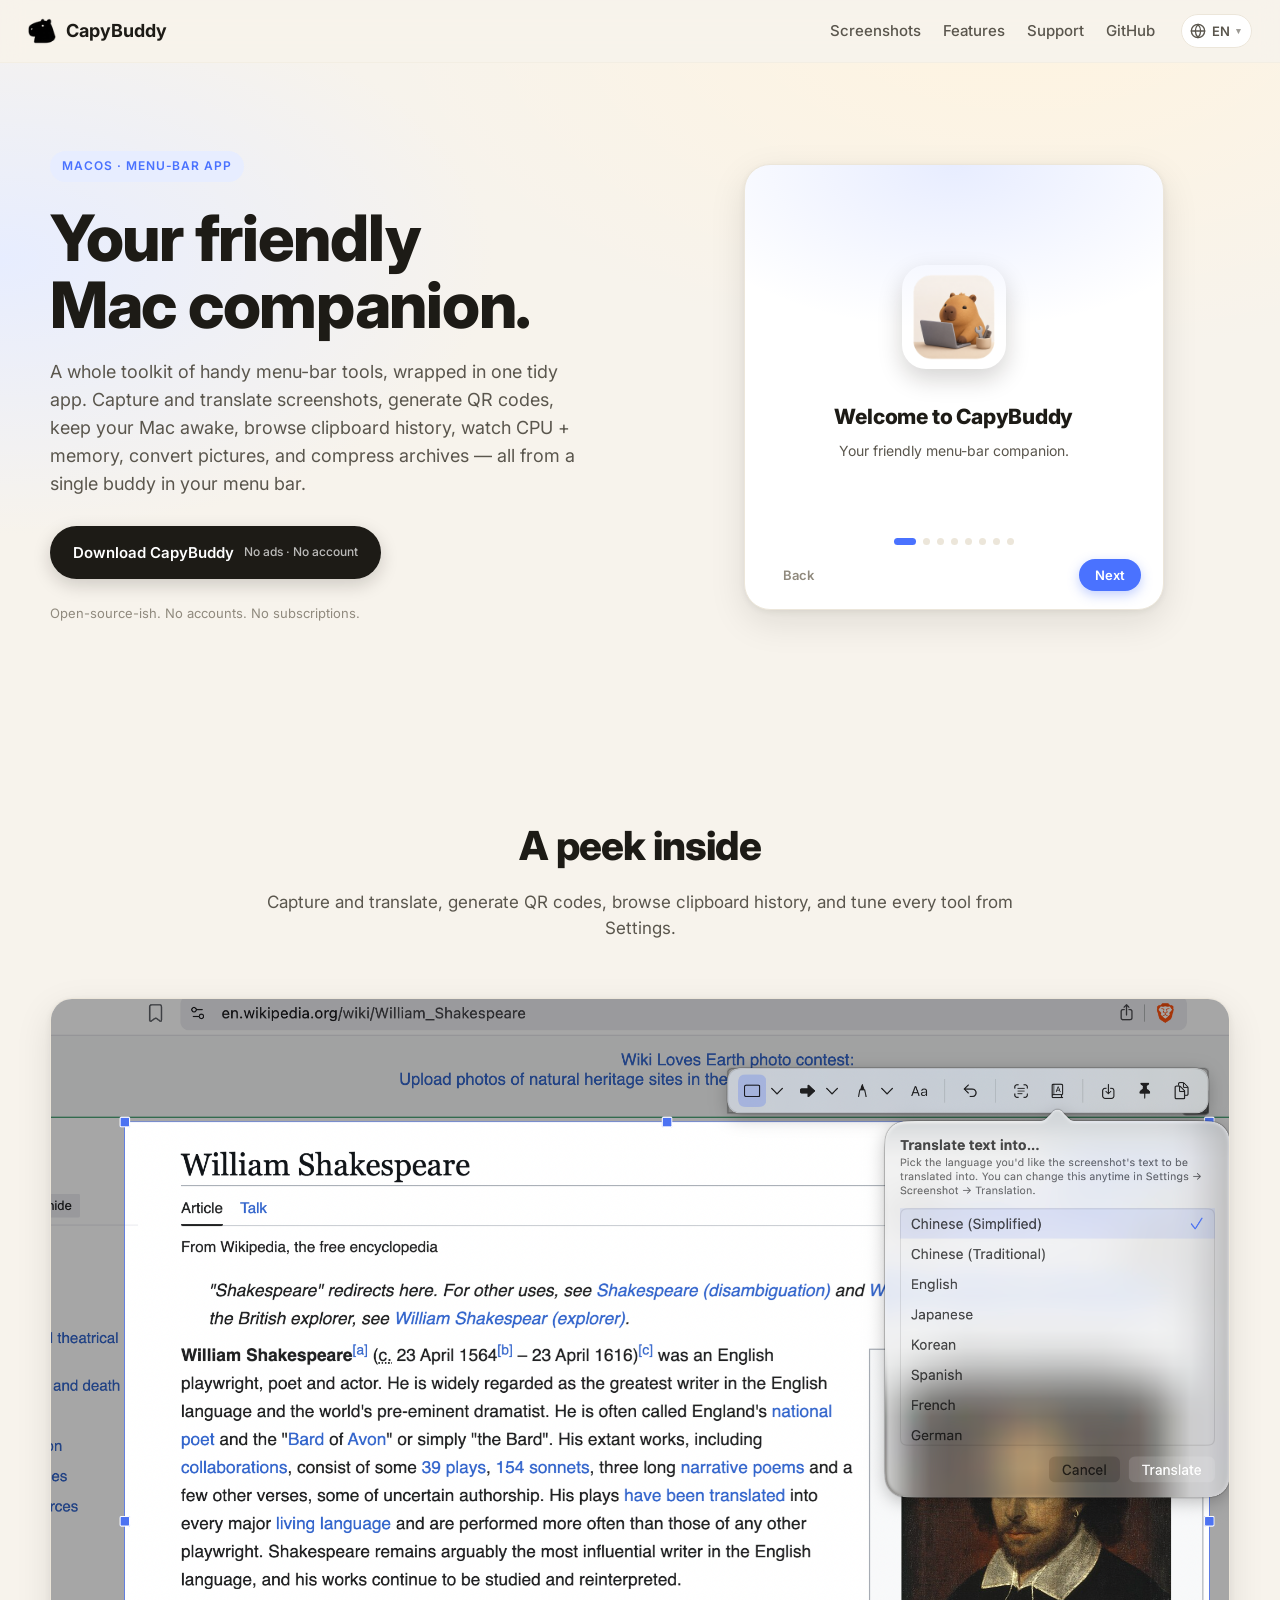
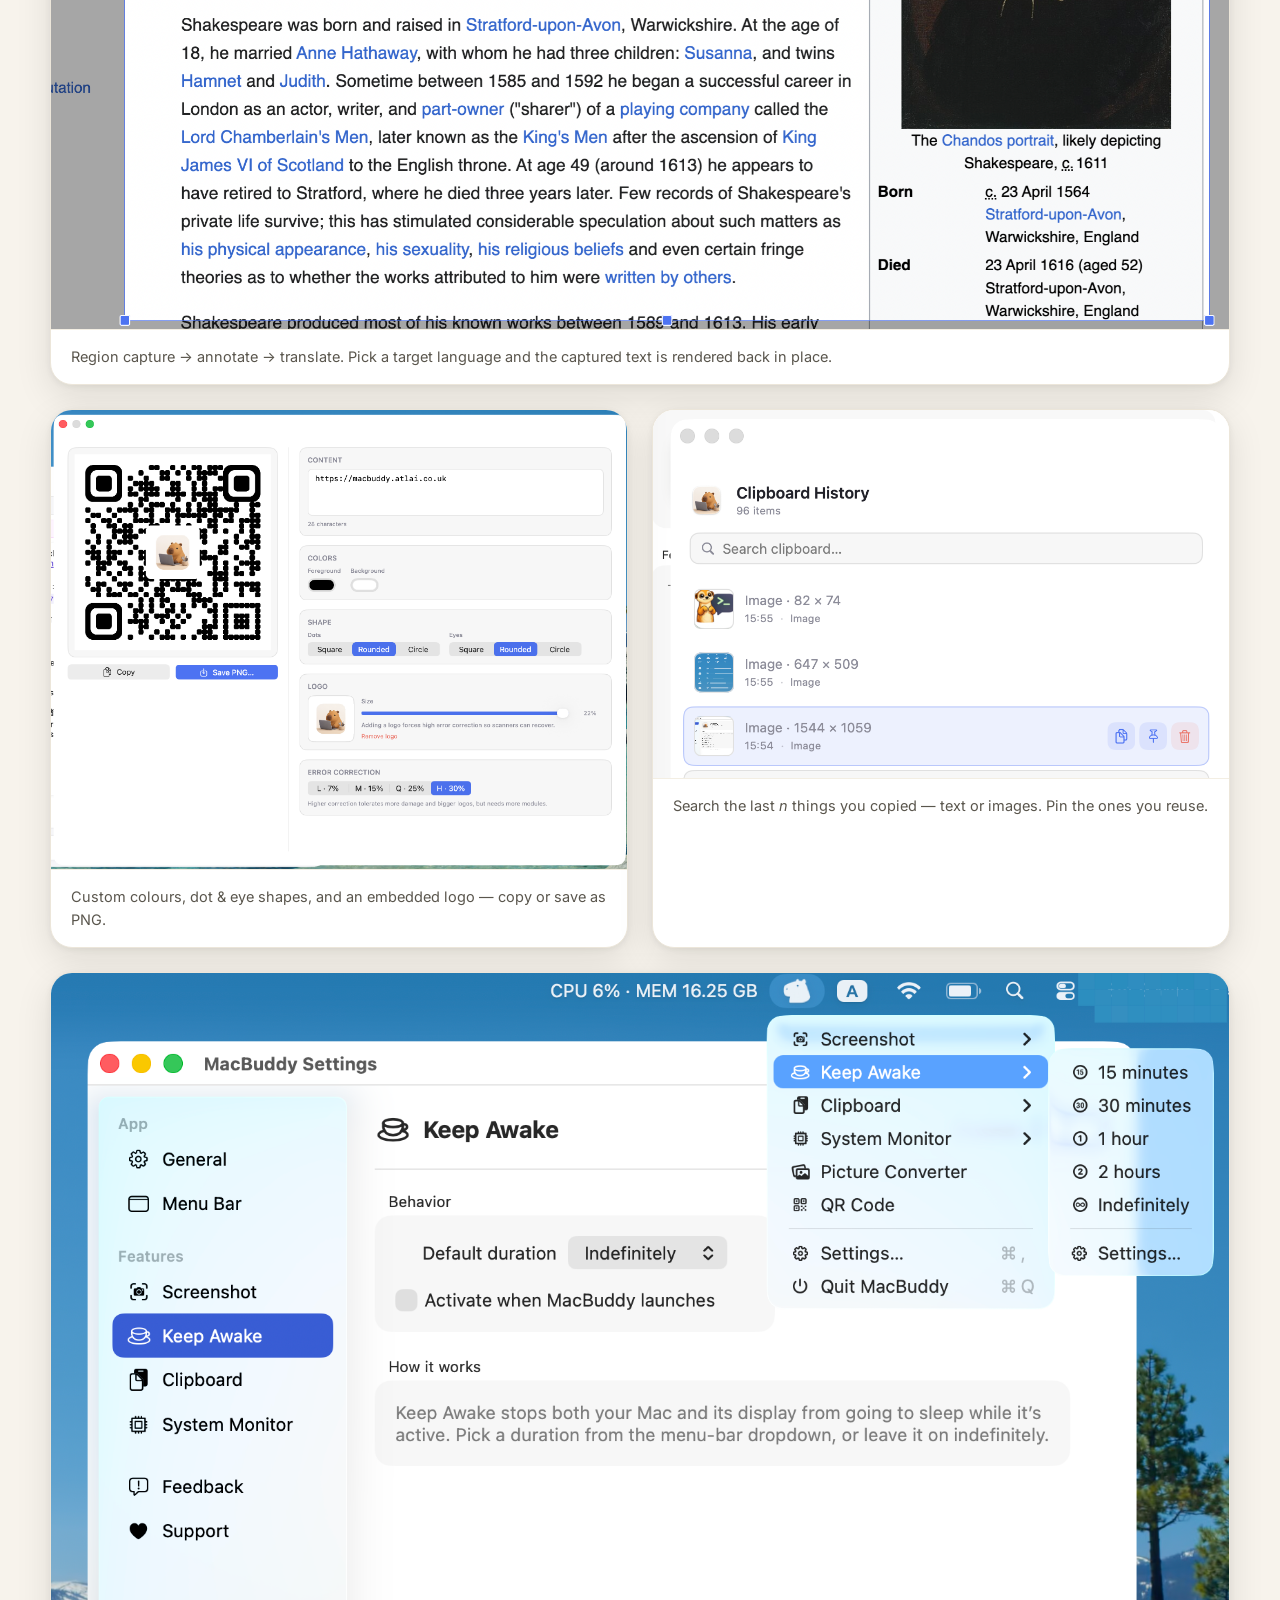
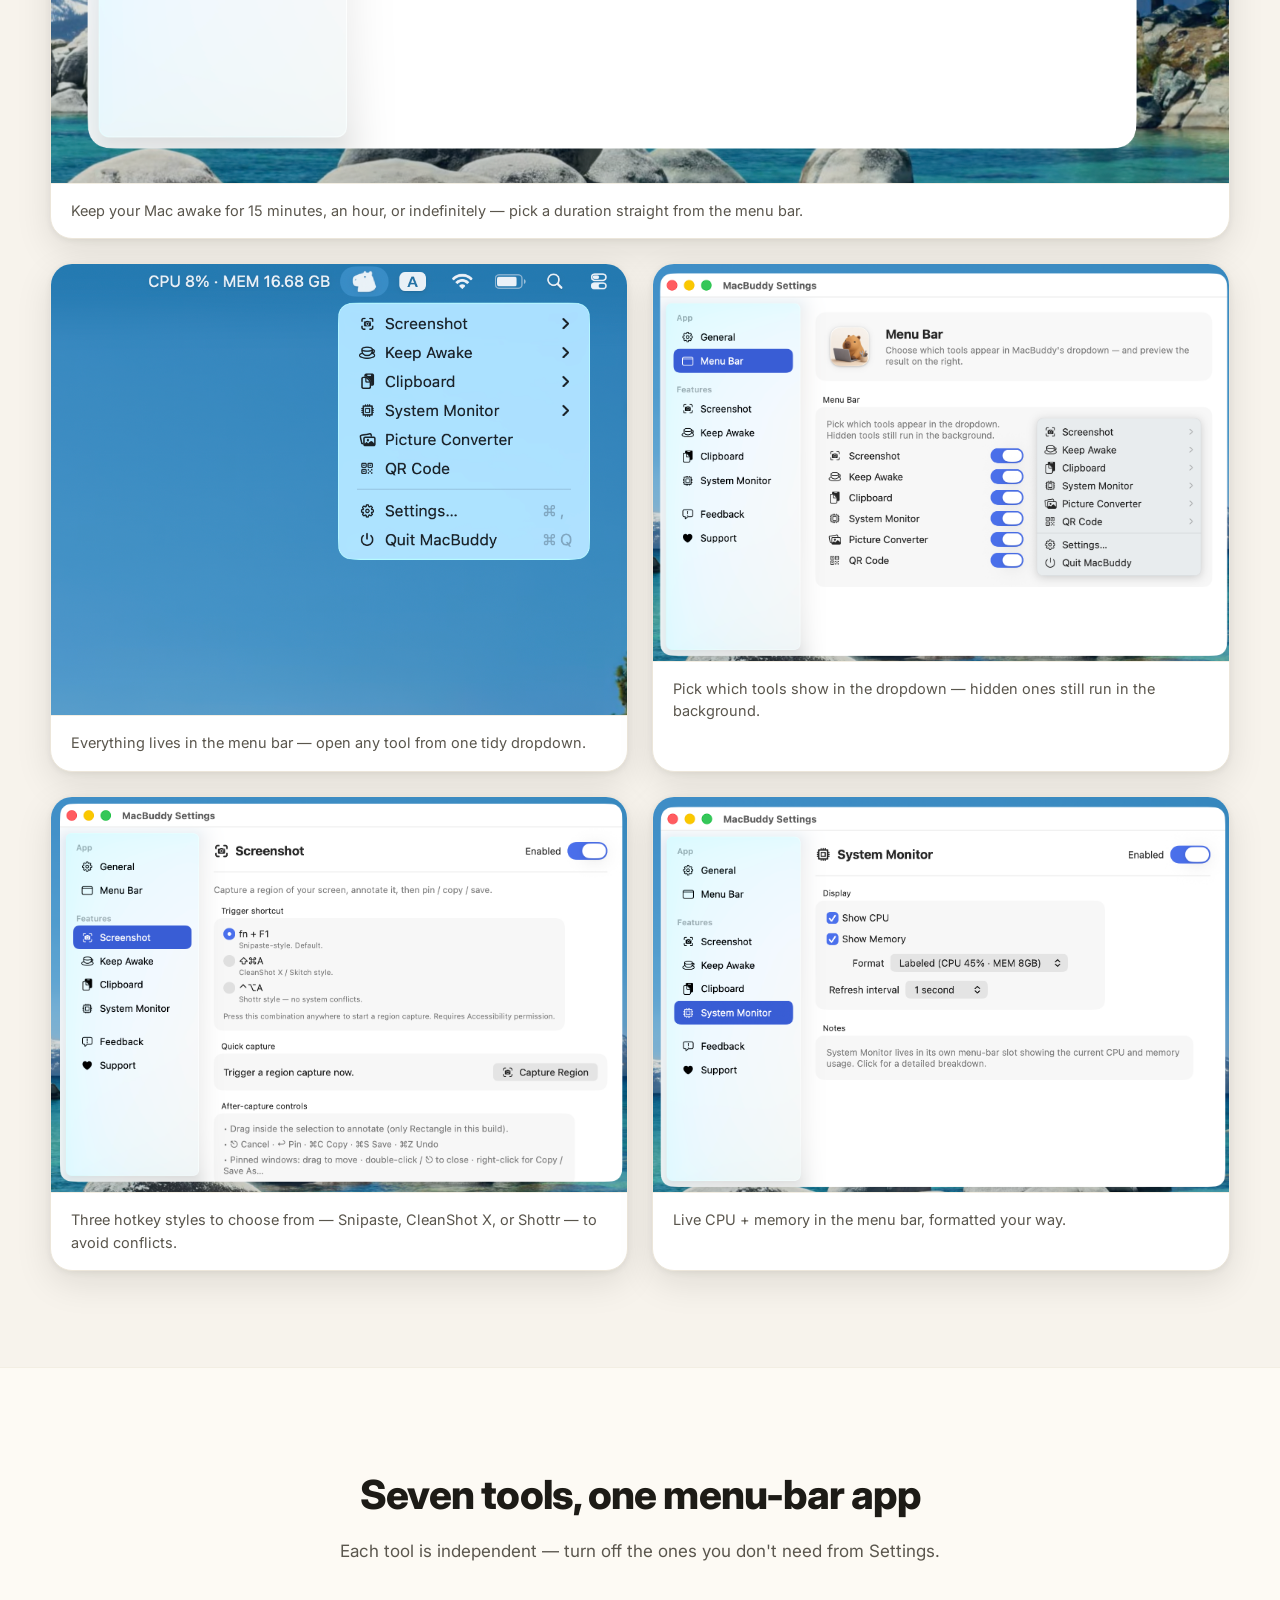
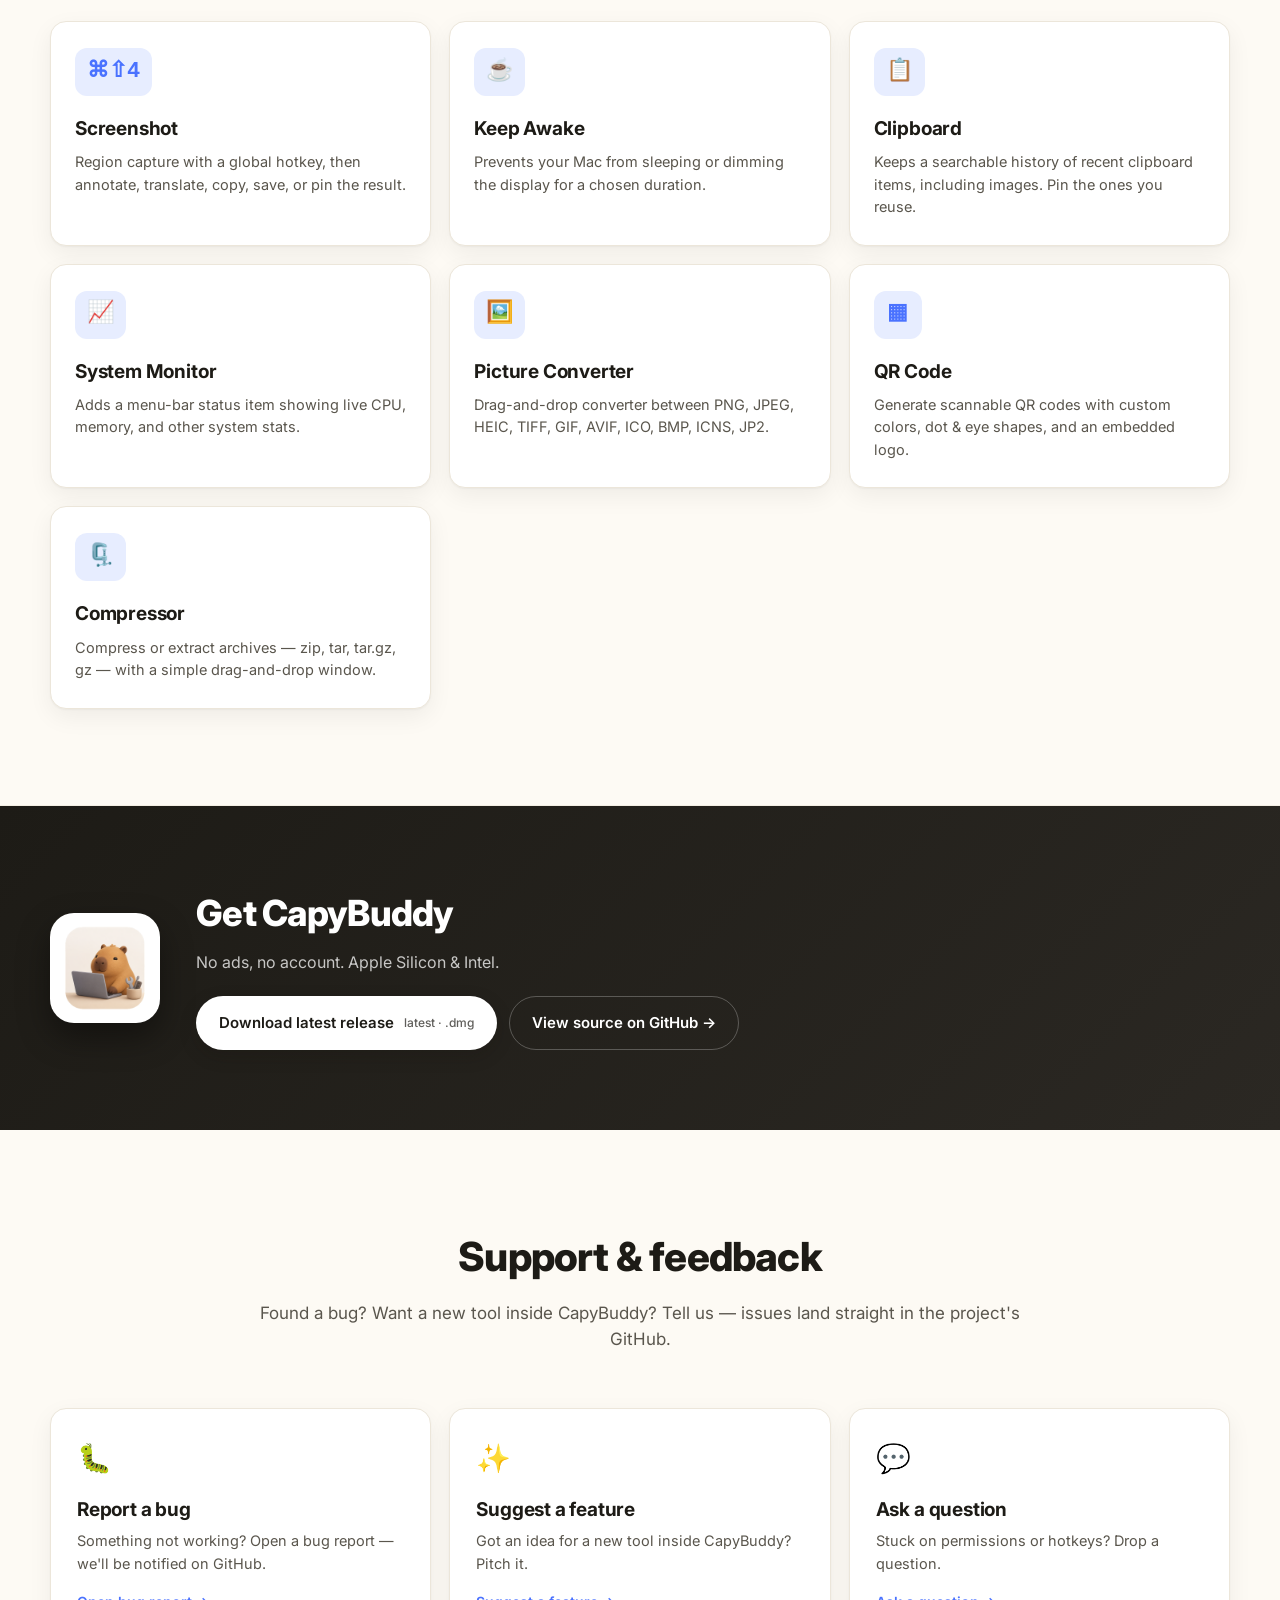
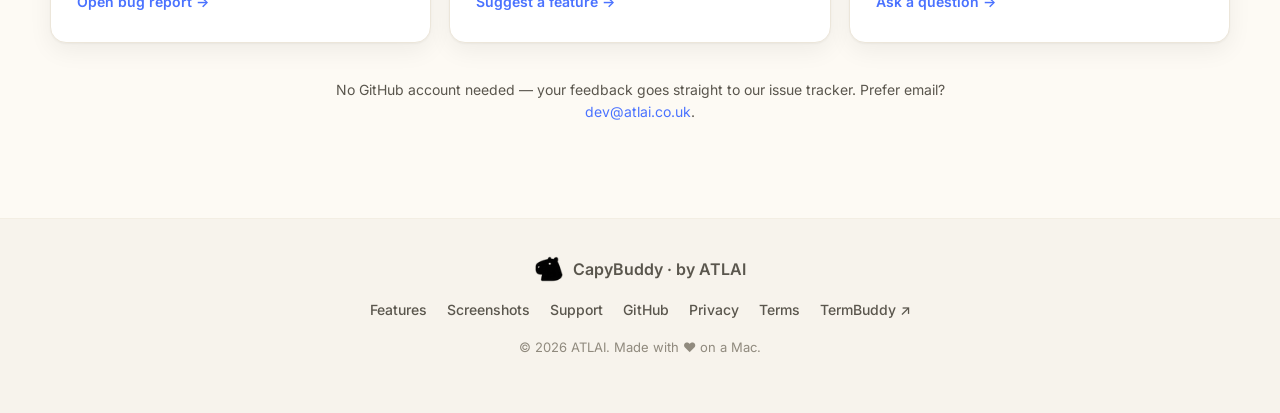
==== commit 74b6726b: "Drop 'Free' wording from hero button and download band (felt spammy); keep no-ads/no-account benefit" ====
--- a/index.html
+++ b/index.html
@@ -69,7 +69,7 @@
           <div class="cta-row">
             <a href="#download" class="btn btn-primary">
               <span data-i18n="hero.btn_download">Download CapyBuddy</span>
-              <small data-i18n="hero.btn_download_sub">Free · No Ads</small>
+              <small data-i18n="hero.btn_download_sub">No ads · No account</small>
             </a>
           </div>
           <p class="hero-meta" data-i18n="hero.meta">Open-source-ish. No accounts. No subscriptions.</p>
@@ -384,7 +384,7 @@
         <img src="img/macbuddy_icon.png" alt="" class="download-icon" />
         <div>
           <h2 data-i18n="download.heading">Get CapyBuddy</h2>
-          <p data-i18n-html="download.sub">Free. No ads. Apple Silicon &amp; Intel.</p>
+          <p data-i18n-html="download.sub">No ads, no account. Apple Silicon &amp; Intel.</p>
           <div class="cta-row">
             <a href="https://github.com/ATLAI-TECH/CapyBuddy/releases/latest/download/CapyBuddy.dmg" class="btn btn-primary">
               <span data-i18n="download.btn">Download CapyBuddy</span>
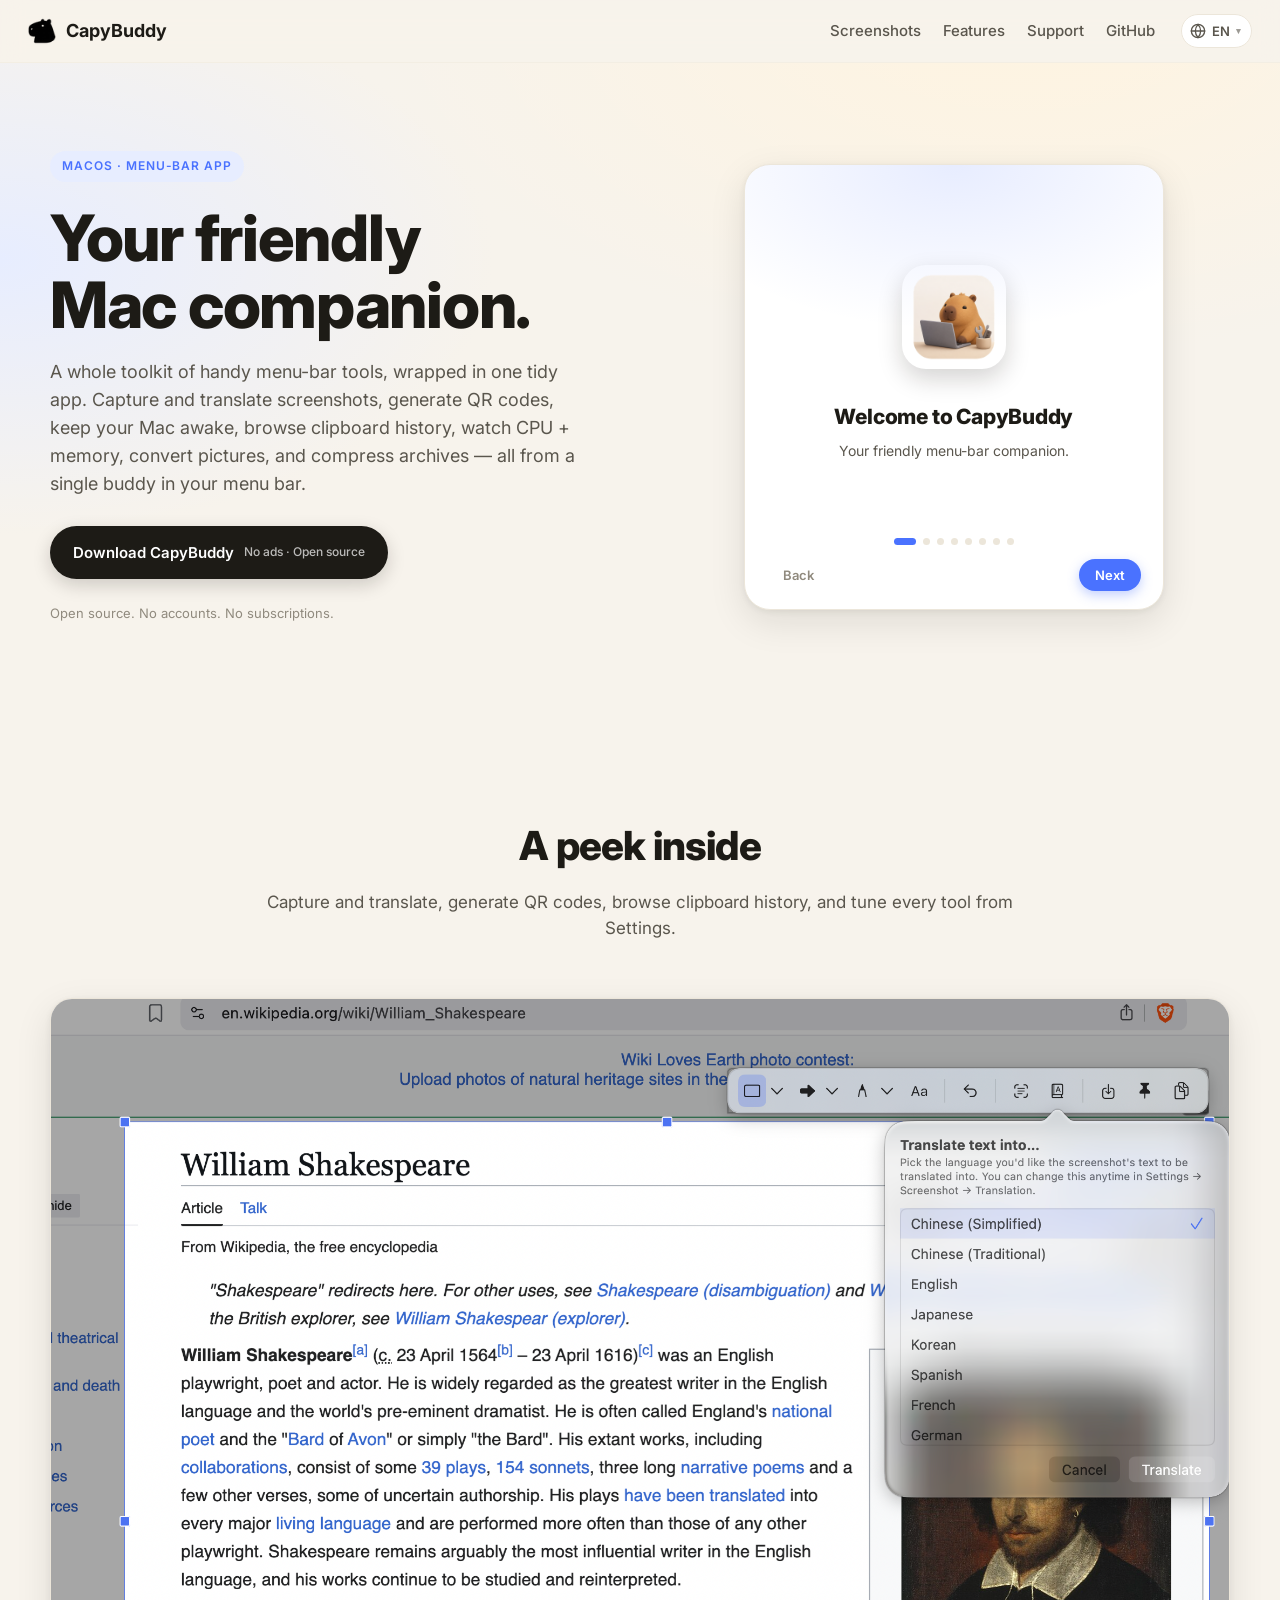
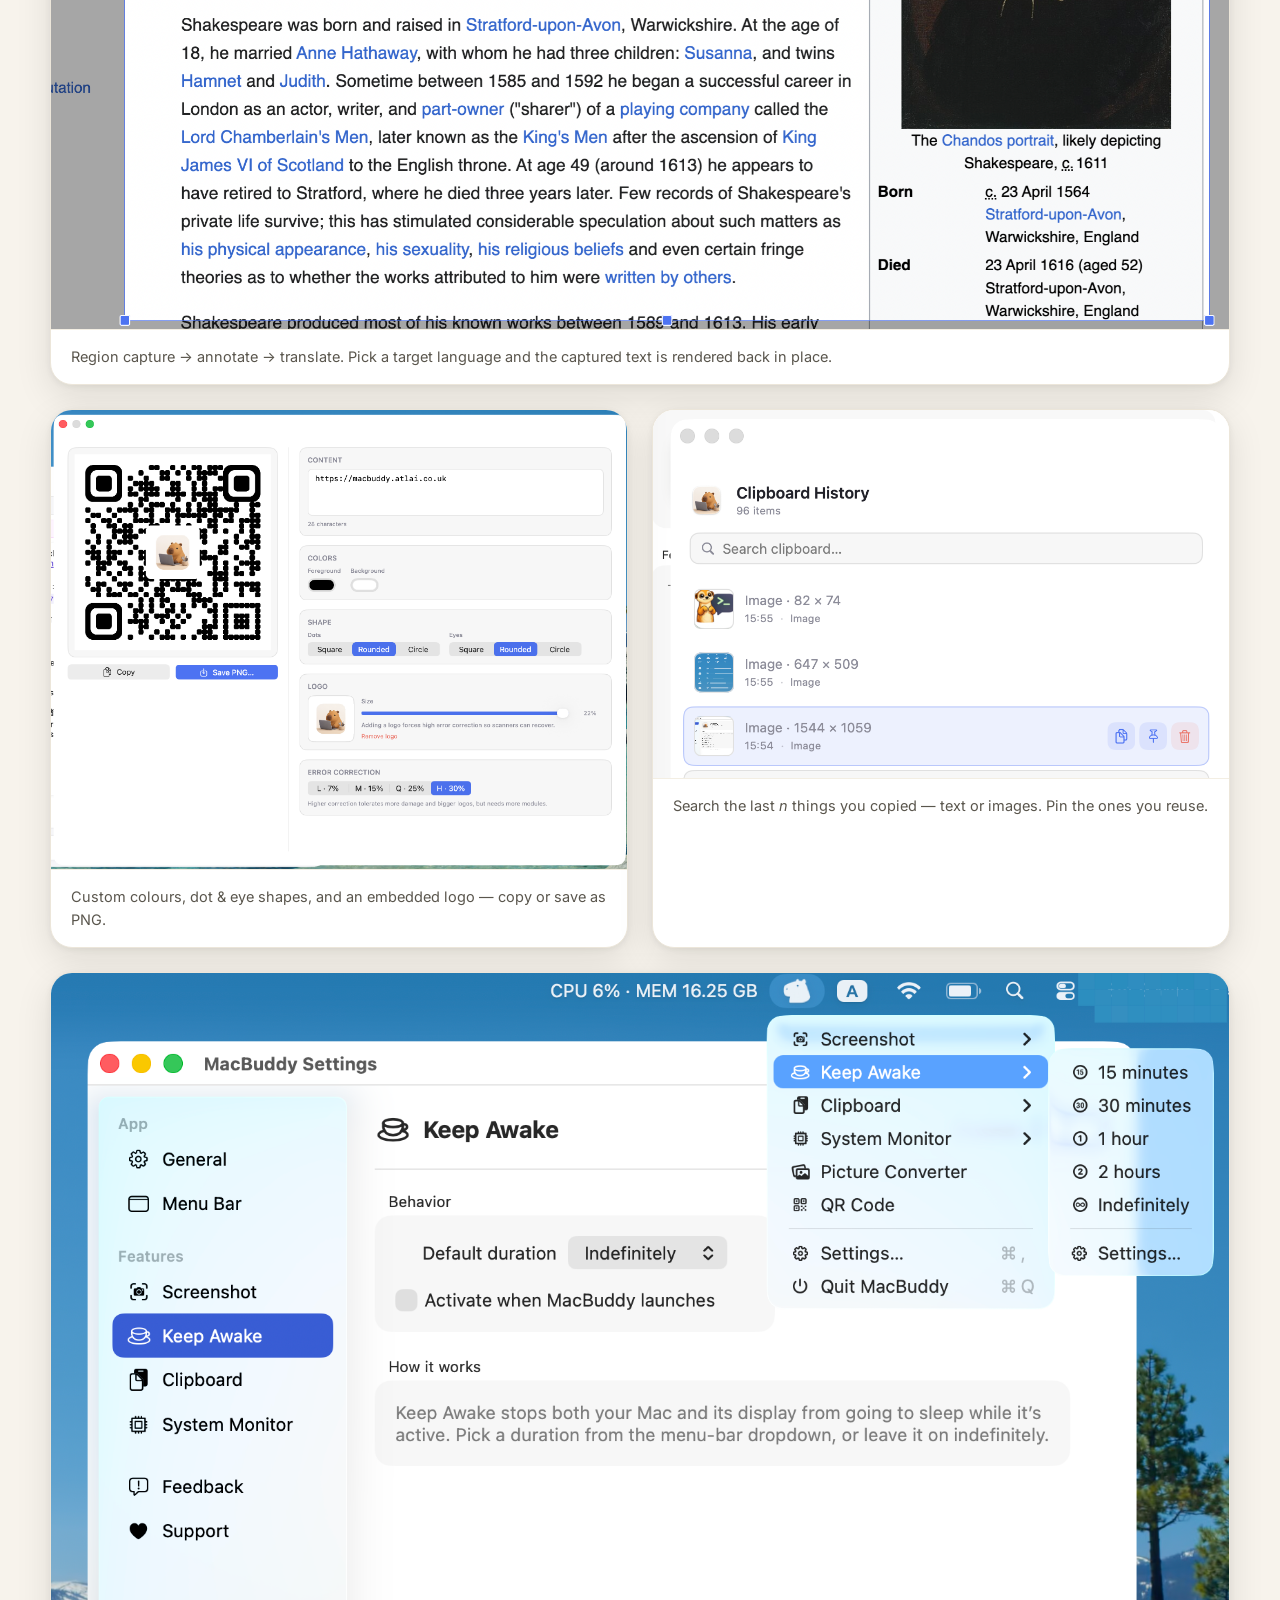
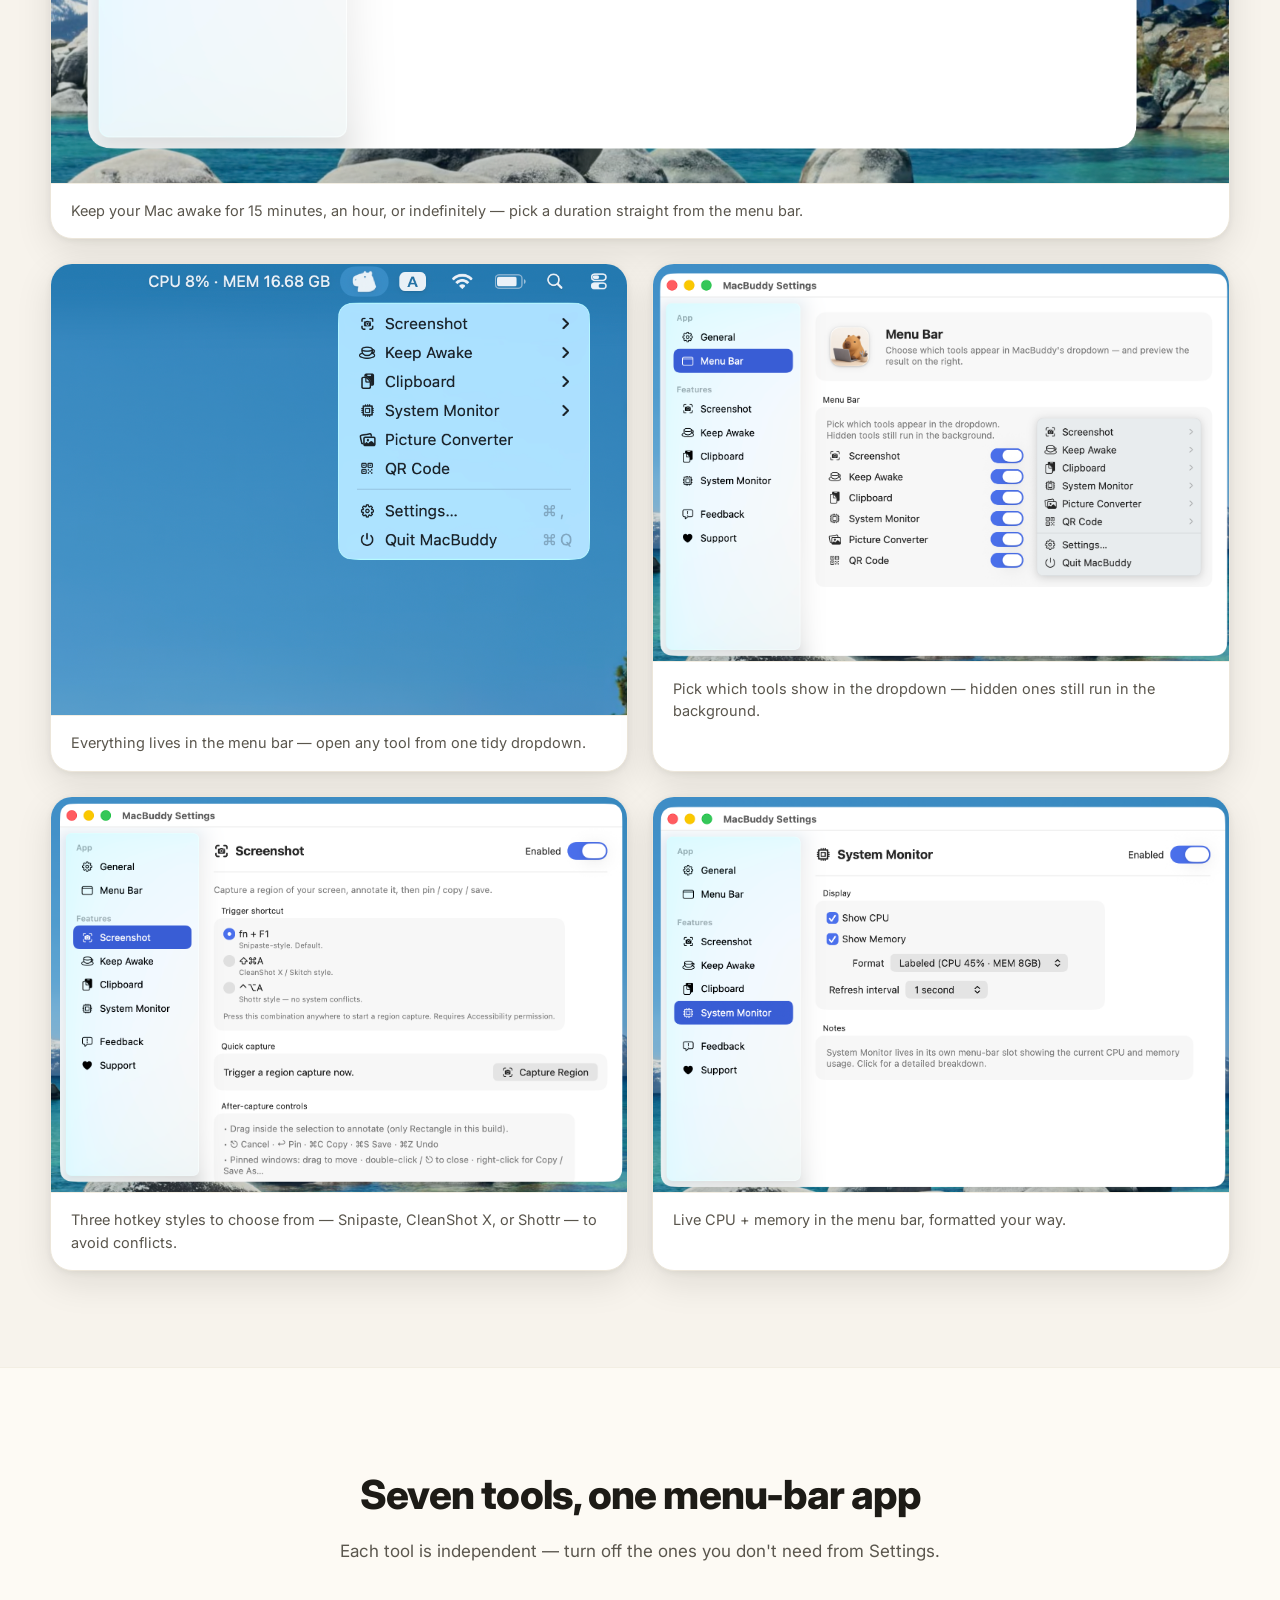
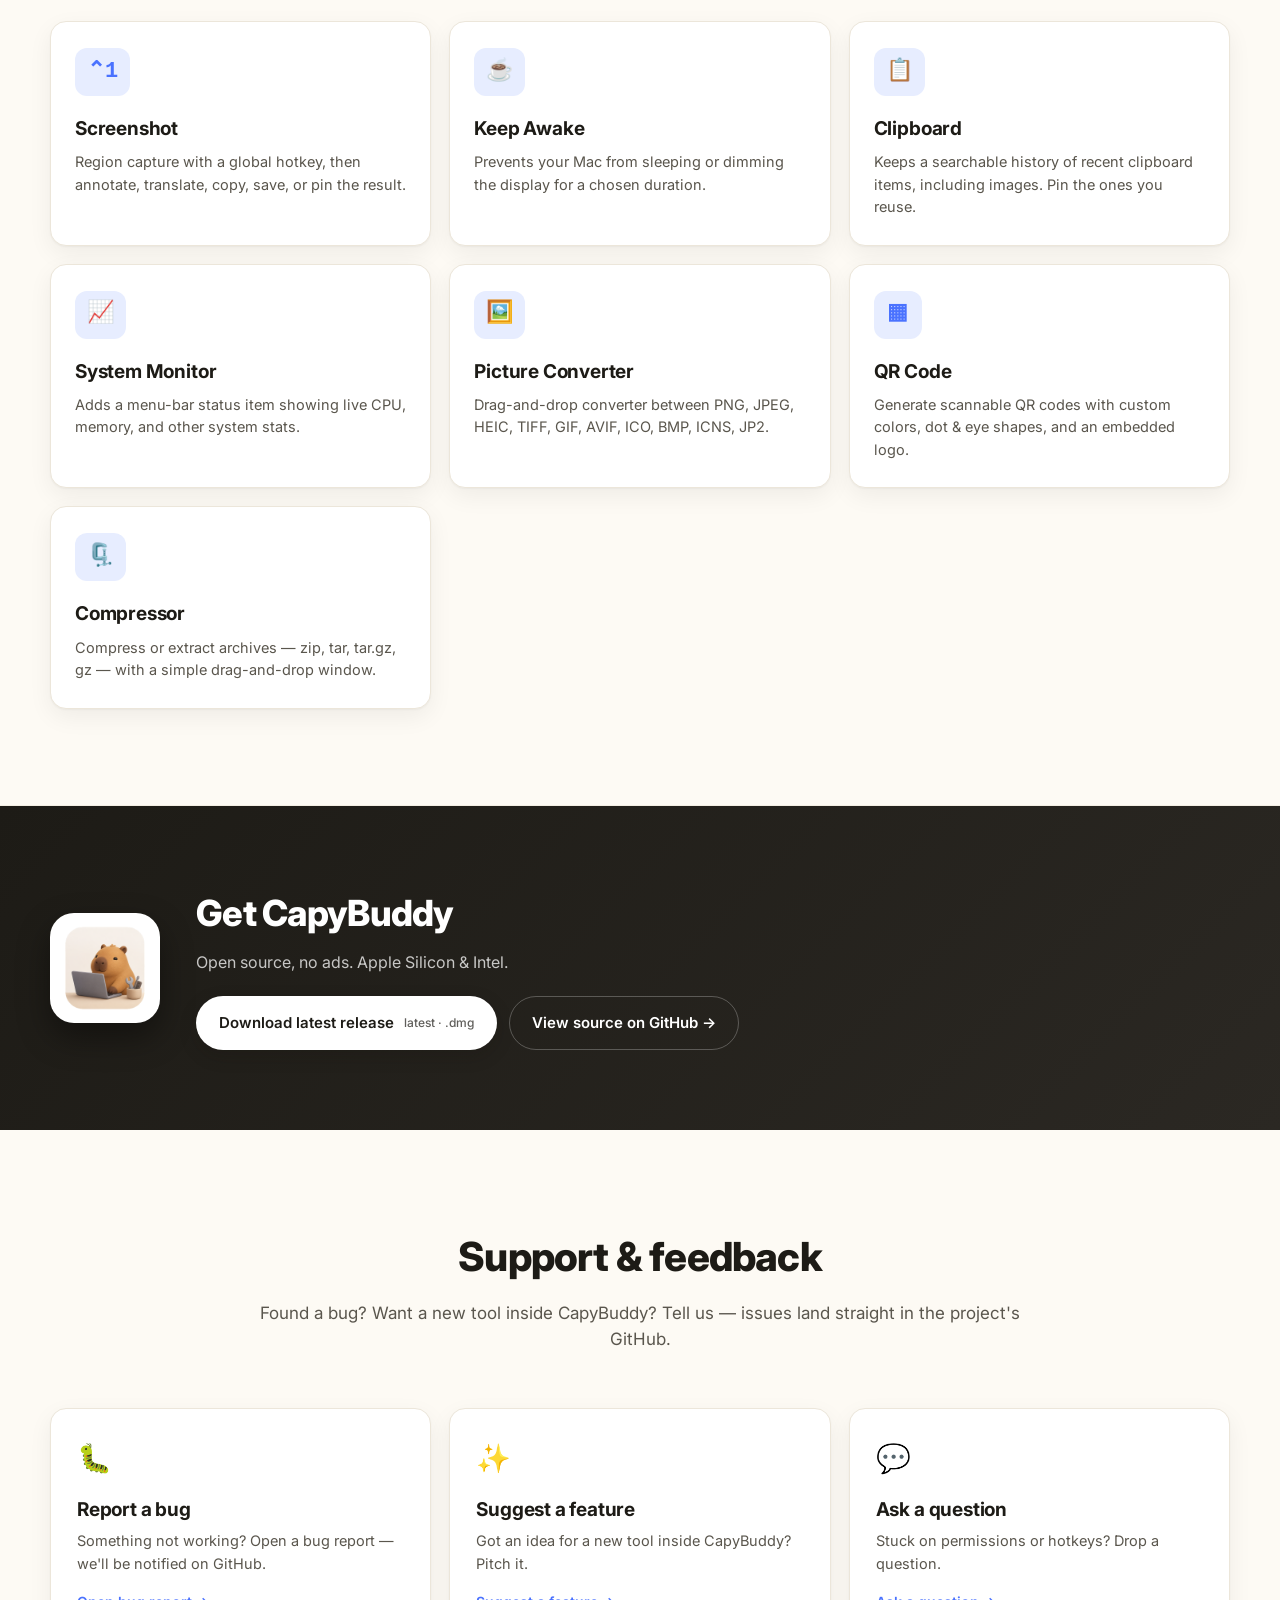
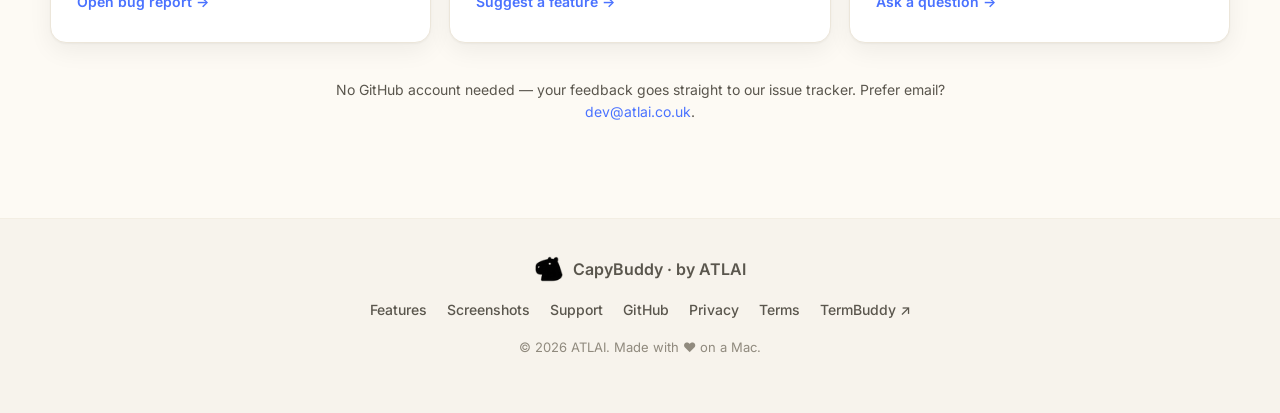
==== commit 524c775c: "Fix screenshot hotkey badge (⌘⇧4 → real default ⌃1); emphasize 'Open source' over 'No account' acros" ====
--- a/index.html
+++ b/index.html
@@ -69,10 +69,10 @@
           <div class="cta-row">
             <a href="#download" class="btn btn-primary">
               <span data-i18n="hero.btn_download">Download CapyBuddy</span>
-              <small data-i18n="hero.btn_download_sub">No ads · No account</small>
+              <small data-i18n="hero.btn_download_sub">No ads · Open source</small>
             </a>
           </div>
-          <p class="hero-meta" data-i18n="hero.meta">Open-source-ish. No accounts. No subscriptions.</p>
+          <p class="hero-meta" data-i18n="hero.meta">Open source. No accounts. No subscriptions.</p>
         </div>
 
         <div class="hero-art">
@@ -264,7 +264,7 @@
 
       <div class="feature-grid">
         <article class="feature-card">
-          <div class="feature-icon" aria-hidden="true">⌘⇧4</div>
+          <div class="feature-icon" aria-hidden="true">⌃1</div>
           <h3 data-i18n="feat.screenshot.title">Screenshot</h3>
           <p data-i18n="feat.screenshot.desc">Region capture with a global hotkey, then annotate, translate, copy, save, or pin the result.</p>
         </article>
@@ -384,7 +384,7 @@
         <img src="img/macbuddy_icon.png" alt="" class="download-icon" />
         <div>
           <h2 data-i18n="download.heading">Get CapyBuddy</h2>
-          <p data-i18n-html="download.sub">No ads, no account. Apple Silicon &amp; Intel.</p>
+          <p data-i18n-html="download.sub">Open source, no ads. Apple Silicon &amp; Intel.</p>
           <div class="cta-row">
             <a href="https://github.com/ATLAI-TECH/CapyBuddy/releases/latest/download/CapyBuddy.dmg" class="btn btn-primary">
               <span data-i18n="download.btn">Download CapyBuddy</span>
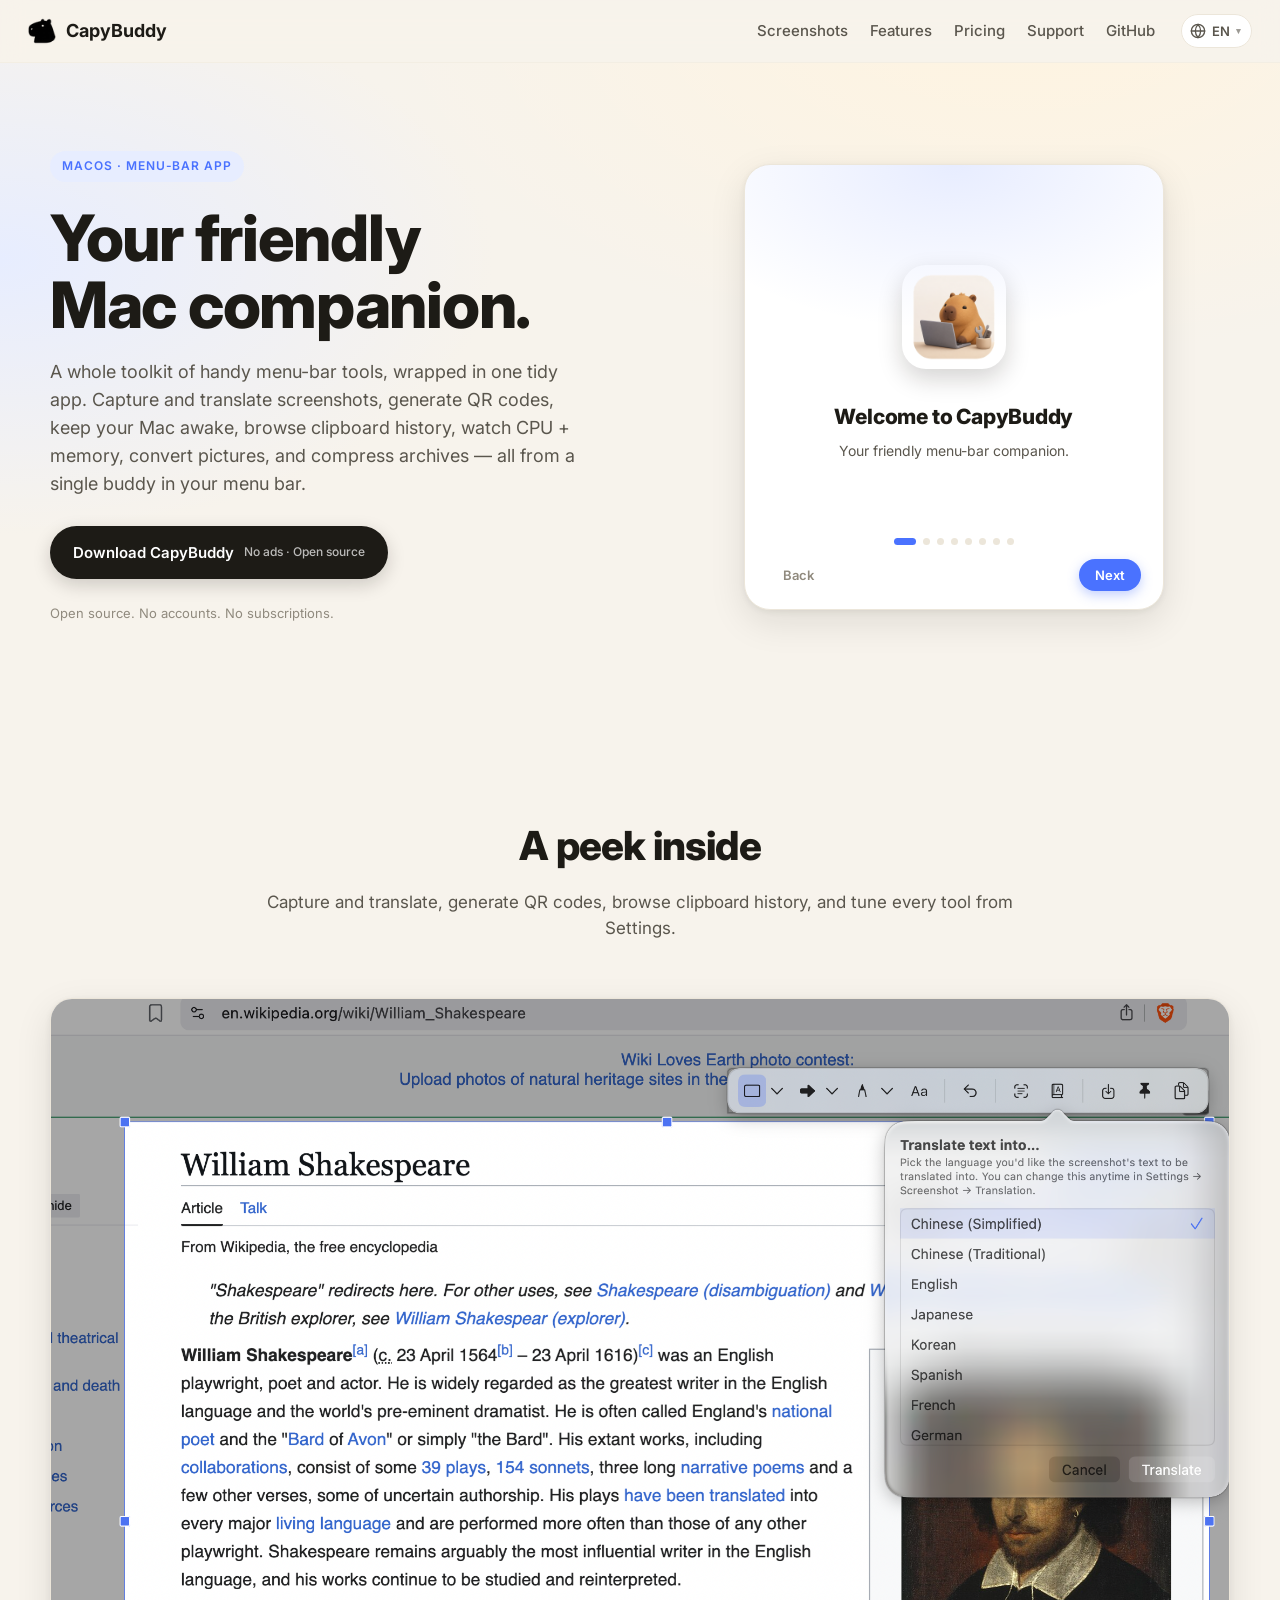
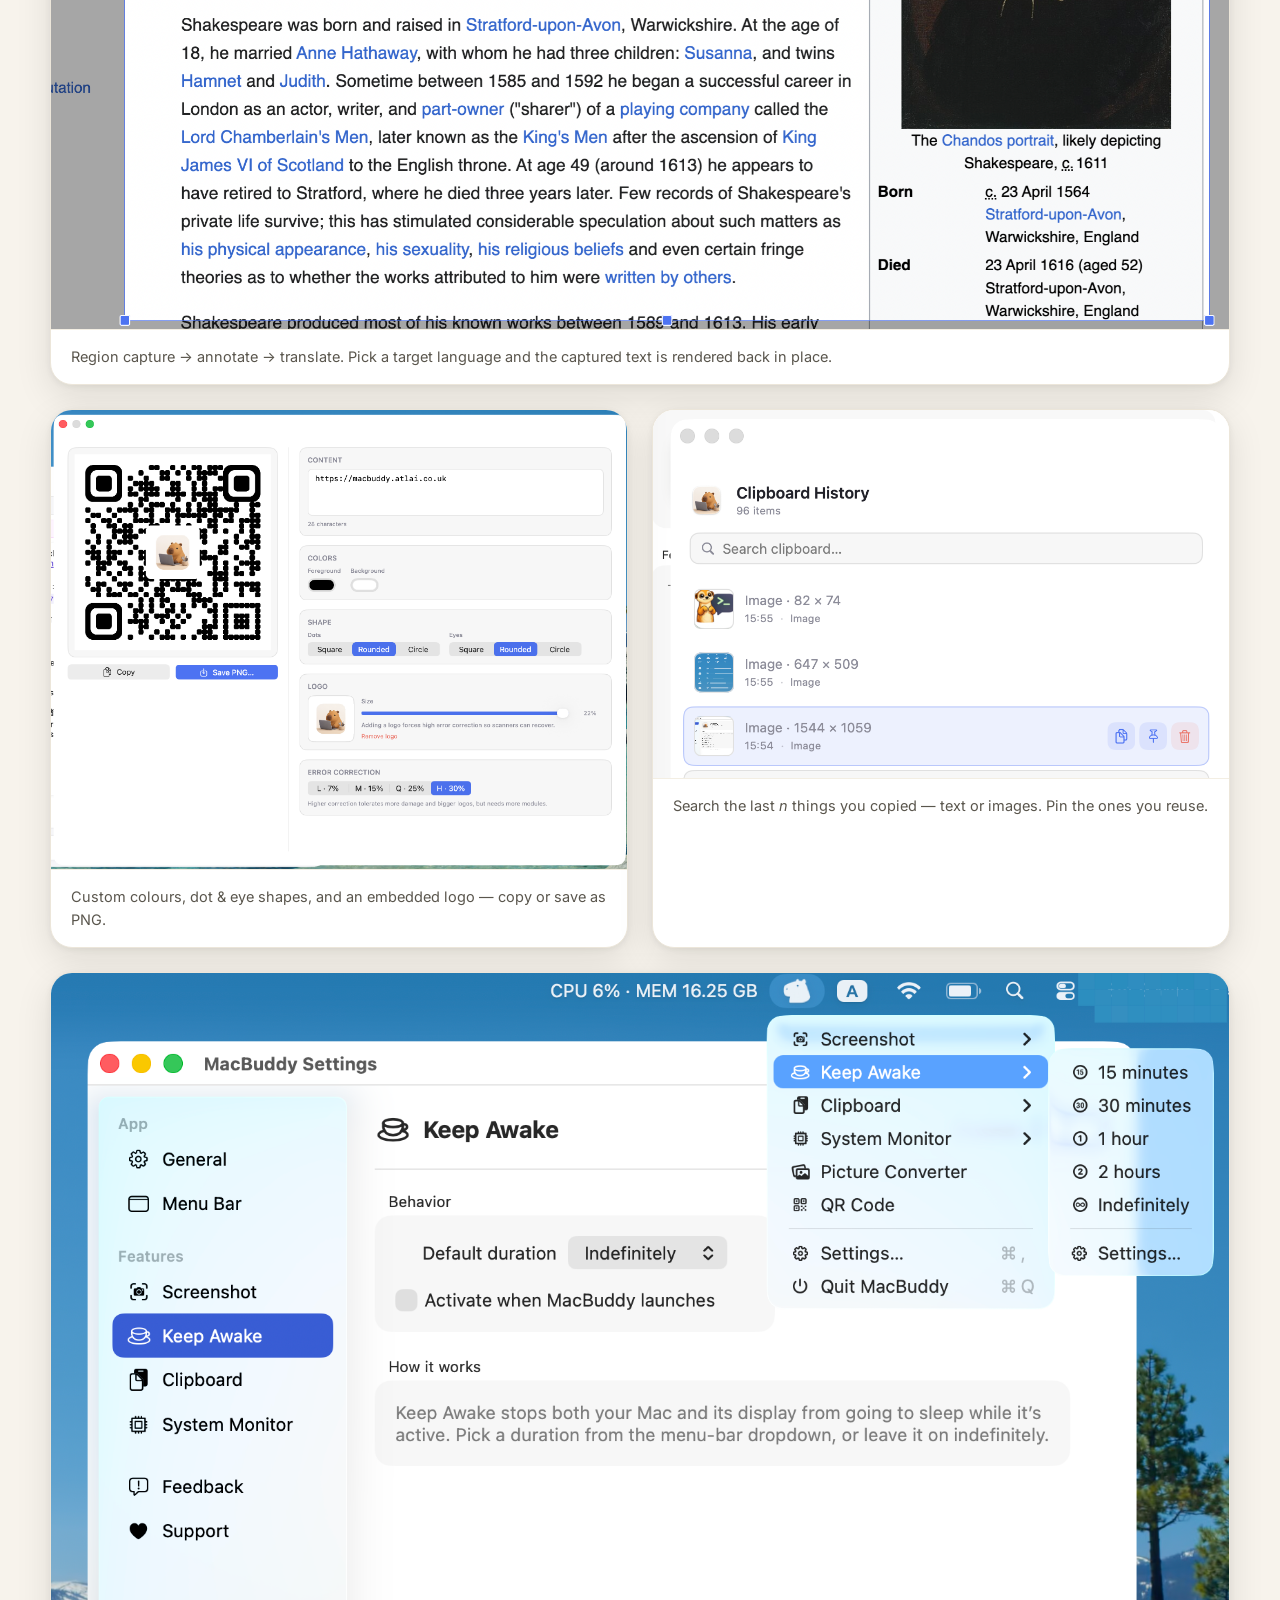
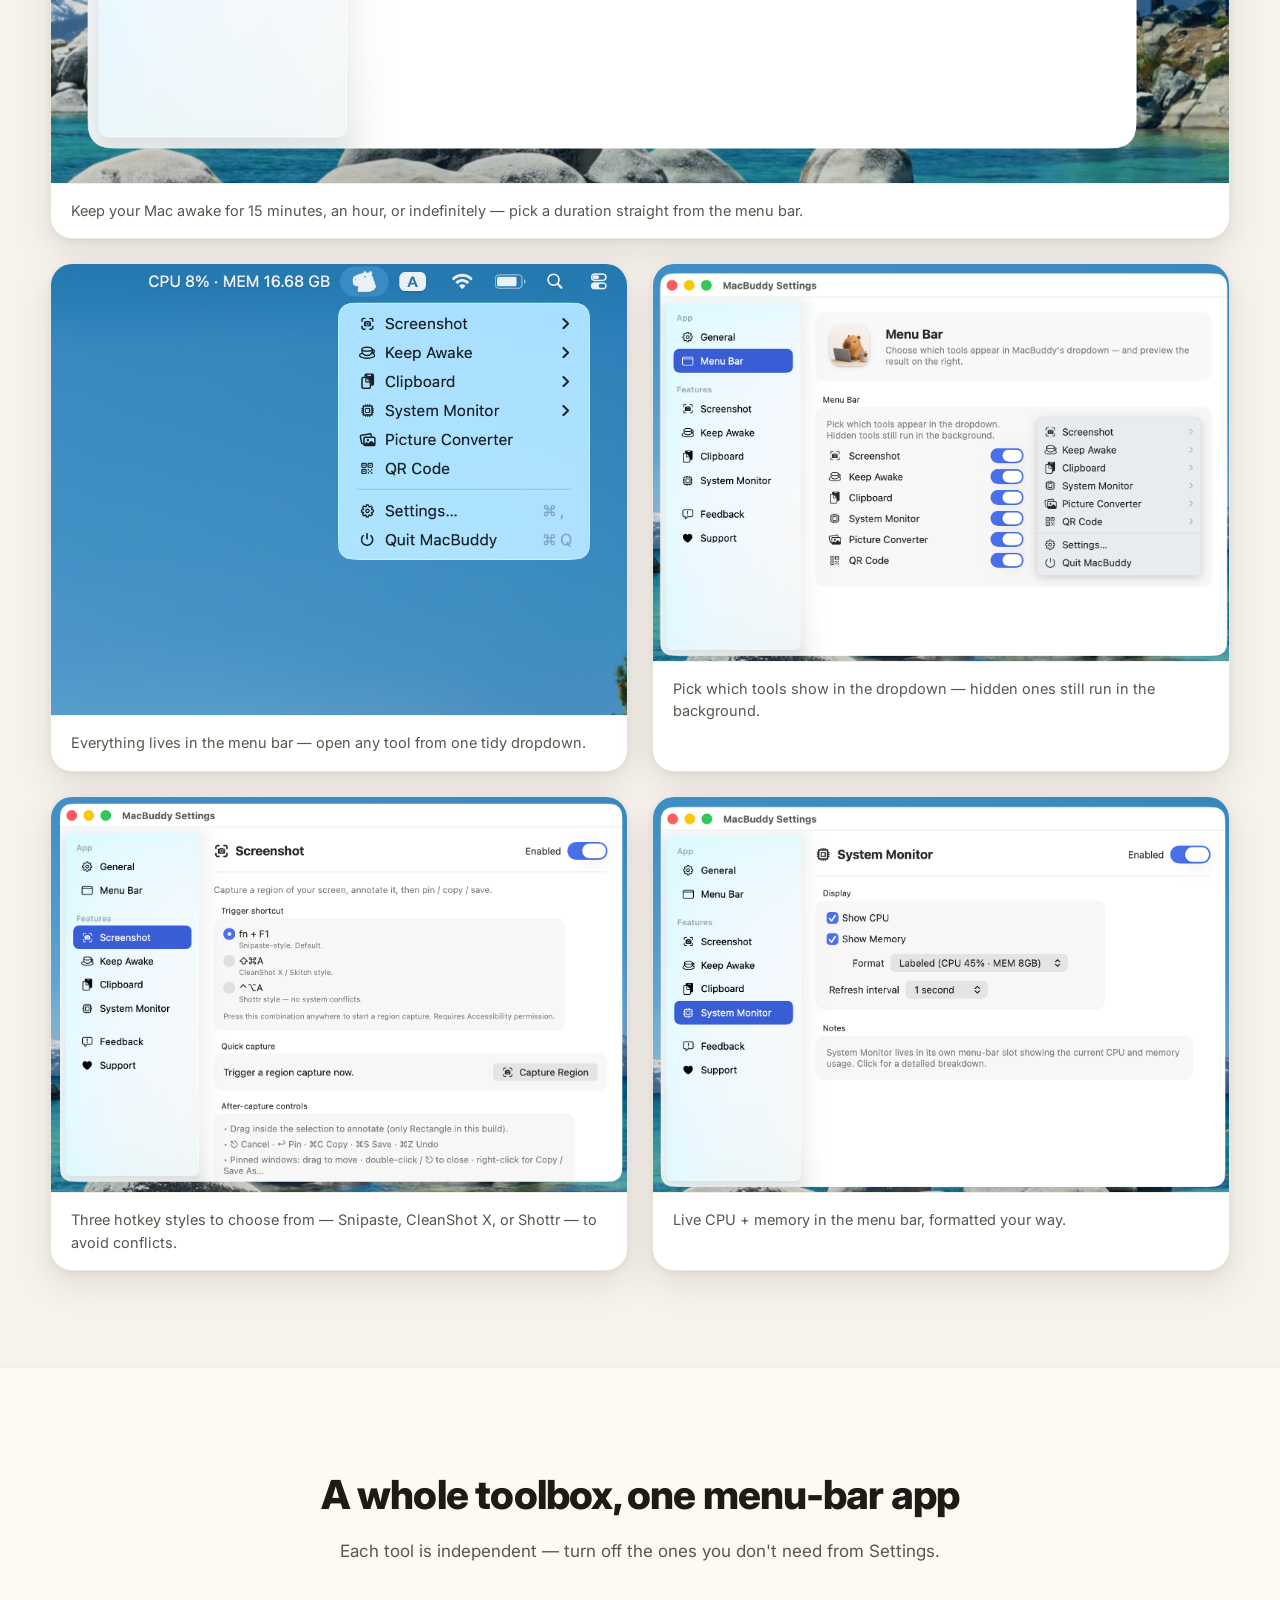
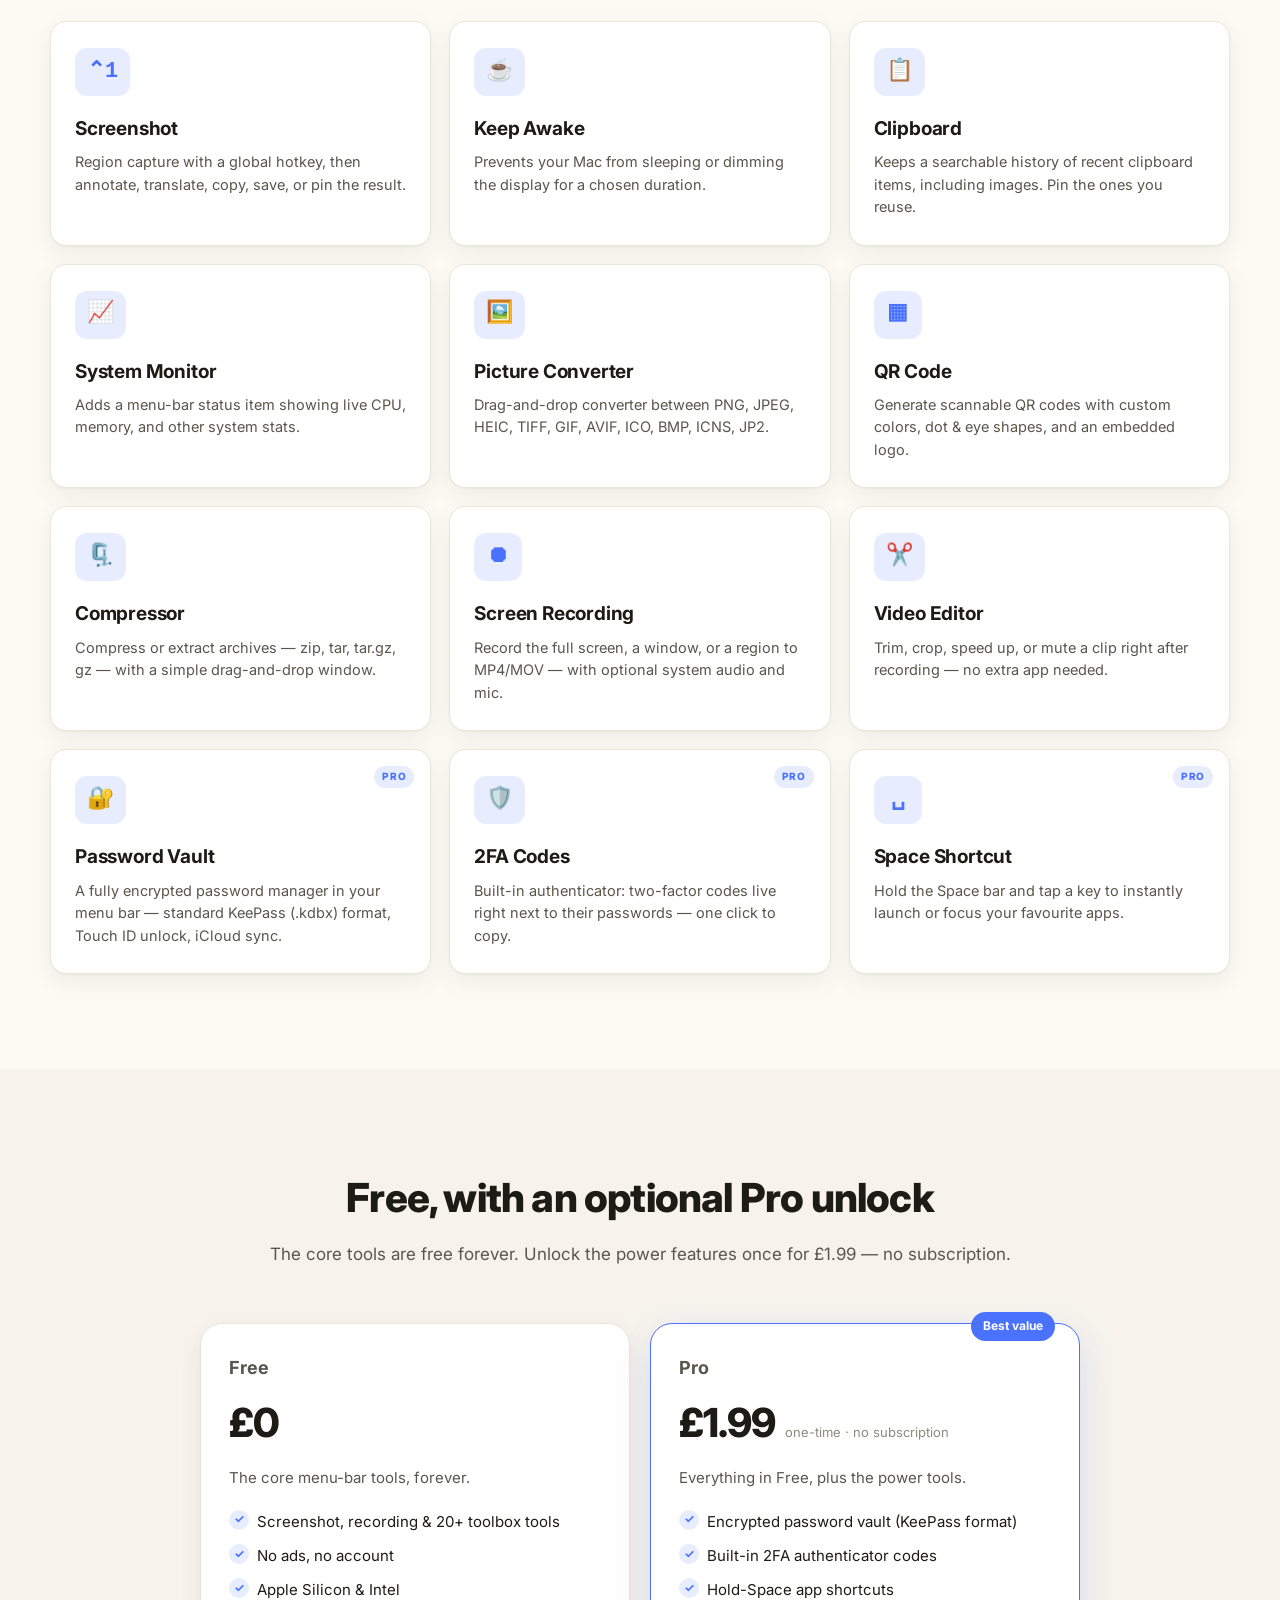
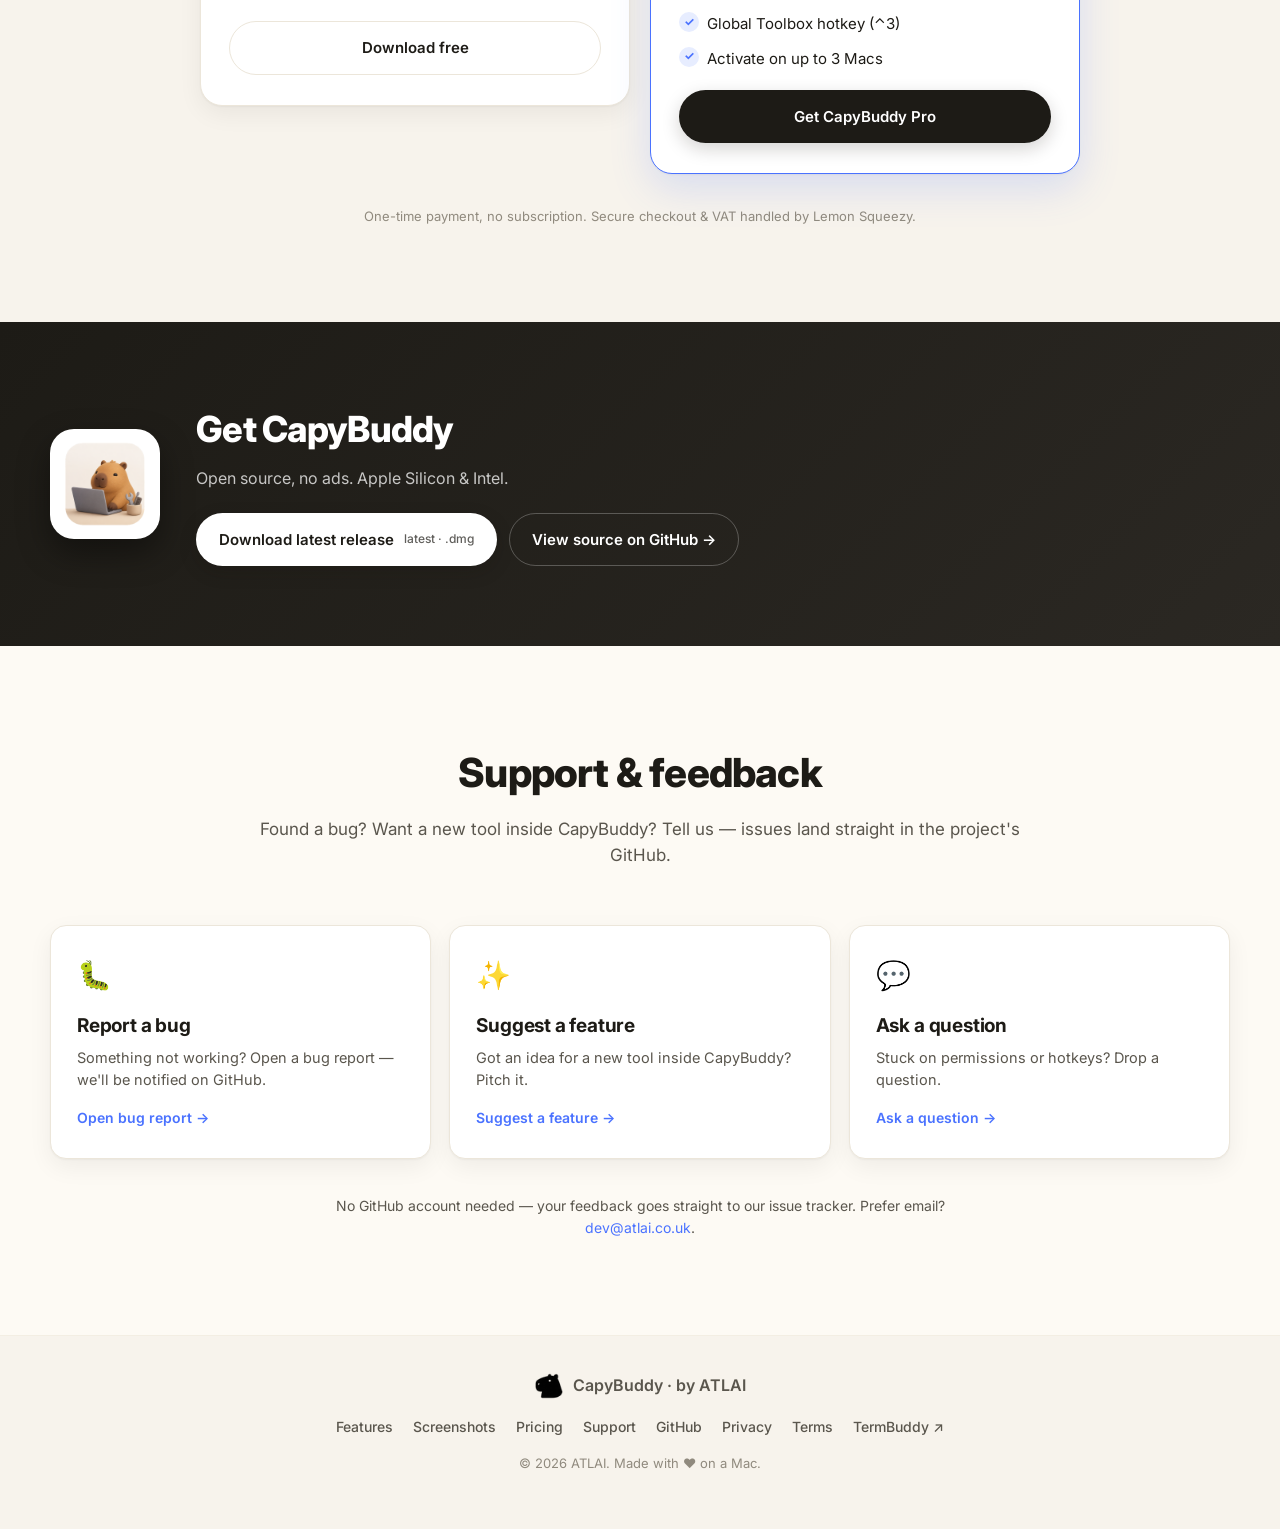
==== commit f7b6c7a3: "Freemium launch: pricing live (£1.99, Lemon Squeezy checkout), Pro cards (vault/2FA/space), download" ====
--- a/index.html
+++ b/index.html
@@ -27,7 +27,7 @@
     <nav class="site-nav">
       <a href="#screenshots" data-i18n="nav.screenshots">Screenshots</a>
       <a href="#features" data-i18n="nav.features">Features</a>
-      <!-- Pricing hidden until Pro launches: <a href="#pricing" data-i18n="nav.pricing">Pricing</a> -->
+      <a href="#pricing" data-i18n="nav.pricing">Pricing</a>
       <a href="#support" data-i18n="nav.support">Support</a>
       <a href="https://github.com/ATLAI-TECH/CapyBuddyTools" target="_blank" rel="noopener" data-i18n="nav.github">GitHub</a>
 
@@ -305,37 +305,46 @@
           <p data-i18n="feat.compressor.desc">Compress or extract archives — zip, tar, tar.gz, gz — with a simple drag-and-drop window.</p>
         </article>
 
-        <!-- Pro feature cards hidden until Pro launches — uncomment to restore (and change features.heading back to ten tools).
-        Screen Recording
-        <article class="feature-card">
-          <span class="feature-pro" data-i18n="feat.pro_badge">PRO</span>
+        <article class="feature-card">
           <div class="feature-icon" aria-hidden="true">⏺</div>
           <h3 data-i18n="feat.recording.title">Screen Recording</h3>
           <p data-i18n="feat.recording.desc">Record the full screen, a window, or a region to MP4/MOV — with optional system audio and mic.</p>
         </article>
-        Video Editor
-        <article class="feature-card">
-          <span class="feature-pro" data-i18n="feat.pro_badge">PRO</span>
+
+        <article class="feature-card">
           <div class="feature-icon" aria-hidden="true">✂️</div>
           <h3 data-i18n="feat.videoeditor.title">Video Editor</h3>
           <p data-i18n="feat.videoeditor.desc">Trim, crop, speed up, or mute a clip right after recording — no extra app needed.</p>
         </article>
-        Space Shortcut
+
+        <article class="feature-card">
+          <span class="feature-pro" data-i18n="feat.pro_badge">PRO</span>
+          <div class="feature-icon" aria-hidden="true">🔐</div>
+          <h3 data-i18n="feat.vault.title">Password Vault</h3>
+          <p data-i18n="feat.vault.desc">A fully encrypted password manager in your menu bar — standard KeePass (.kdbx) format, Touch ID unlock, iCloud sync.</p>
+        </article>
+
+        <article class="feature-card">
+          <span class="feature-pro" data-i18n="feat.pro_badge">PRO</span>
+          <div class="feature-icon" aria-hidden="true">🛡️</div>
+          <h3 data-i18n="feat.auth.title">2FA Codes</h3>
+          <p data-i18n="feat.auth.desc">Built-in authenticator: two-factor codes live right next to their passwords — one click to copy.</p>
+        </article>
+
         <article class="feature-card">
           <span class="feature-pro" data-i18n="feat.pro_badge">PRO</span>
           <div class="feature-icon" aria-hidden="true">␣</div>
           <h3 data-i18n="feat.space.title">Space Shortcut</h3>
           <p data-i18n="feat.space.desc">Hold the Space bar and tap a key to instantly launch or focus your favourite apps.</p>
         </article>
-        -->
-      </div>
-    </section>
-
-    <!-- ====== PRICING — hidden until Pro launches. Uncomment this whole section (and the nav links + Pro feature cards + Pro animation scenes) to restore. ======
+      </div>
+    </section>
+
+    <!-- ====== PRICING ====== -->
     <section id="pricing" class="pricing">
       <div class="section-head">
         <h2 data-i18n="pricing.heading">Free, with an optional Pro unlock</h2>
-        <p data-i18n="pricing.sub">The core tools are free forever. Unlock the power features once for £4.99 — no subscription.</p>
+        <p data-i18n="pricing.sub">The core tools are free forever. Unlock the power features once for £1.99 — no subscription.</p>
       </div>
 
       <div class="pricing-grid">
@@ -346,7 +355,7 @@
             <p class="price-tagline" data-i18n="pricing.free.tagline">The core menu-bar tools, forever.</p>
           </header>
           <ul class="price-perks">
-            <li data-i18n="pricing.free.perk1">Seven core menu-bar tools</li>
+            <li data-i18n="pricing.free.perk1">Screenshot, recording & 20+ toolbox tools</li>
             <li data-i18n="pricing.free.perk2">No ads, no account</li>
             <li data-i18n="pricing.free.perk3">Apple Silicon & Intel</li>
           </ul>
@@ -358,25 +367,24 @@
           <header class="price-head">
             <h3 data-i18n="pricing.pro.name">Pro</h3>
             <div class="price">
-              <span class="price-amount" data-i18n="pricing.pro.price">£4.99</span>
+              <span class="price-amount" data-i18n="pricing.pro.price">£1.99</span>
               <span class="price-note" data-i18n="pricing.pro.price_note">one-time · no subscription</span>
             </div>
             <p class="price-tagline" data-i18n="pricing.pro.tagline">Everything in Free, plus the power tools.</p>
           </header>
           <ul class="price-perks">
-            <li data-i18n="pricing.pro.perk1">Hold-Space window shortcuts</li>
-            <li data-i18n="pricing.pro.perk2">Screen & window recording</li>
-            <li data-i18n="pricing.pro.perk3">Built-in clip editor</li>
-            <li data-i18n="pricing.pro.perk4">Snap-to-element screenshots</li>
-            <li data-i18n="pricing.pro.perk5">Automatic updates</li>
+            <li data-i18n="pricing.pro.perk1">Encrypted password vault (KeePass format)</li>
+            <li data-i18n="pricing.pro.perk2">Built-in 2FA authenticator codes</li>
+            <li data-i18n="pricing.pro.perk3">Hold-Space app shortcuts</li>
+            <li data-i18n="pricing.pro.perk4">Global Toolbox hotkey (⌃3)</li>
+            <li data-i18n="pricing.pro.perk5">Activate on up to 3 Macs</li>
           </ul>
-          <a href="https://capybuddy.lemonsqueezy.com/buy/REPLACE-WITH-PRODUCT-ID" target="_blank" rel="noopener" class="btn btn-primary price-cta" data-i18n="pricing.pro.cta">Get CapyBuddy Pro</a>
+          <a href="https://atlai.lemonsqueezy.com/checkout/buy/166e5d82-24fa-43bb-9415-cd175bcdc141" target="_blank" rel="noopener" class="btn btn-primary price-cta" data-i18n="pricing.pro.cta">Get CapyBuddy Pro</a>
         </article>
       </div>
 
       <p class="pricing-note" data-i18n="pricing.note">One-time payment, no subscription. Secure checkout & VAT handled by Lemon Squeezy.</p>
     </section>
-    ====== -->
 
     <!-- ====== DOWNLOAD ====== -->
     <section id="download" class="download-band">
@@ -386,7 +394,7 @@
           <h2 data-i18n="download.heading">Get CapyBuddy</h2>
           <p data-i18n-html="download.sub">Open source, no ads. Apple Silicon &amp; Intel.</p>
           <div class="cta-row">
-            <a href="https://github.com/ATLAI-TECH/CapyBuddy/releases/latest/download/CapyBuddy.dmg" class="btn btn-primary">
+            <a href="https://github.com/ATLAI-TECH/CapyBuddy-releases/releases/latest/download/CapyBuddy.dmg" class="btn btn-primary">
               <span data-i18n="download.btn">Download CapyBuddy</span>
               <small data-i18n="download.btn_sub">latest · .dmg</small>
             </a>
@@ -442,7 +450,7 @@
       <nav class="footer-nav">
         <a href="#features" data-i18n="nav.features">Features</a>
         <a href="#screenshots" data-i18n="nav.screenshots">Screenshots</a>
-        <!-- Pricing hidden until Pro launches: <a href="#pricing" data-i18n="nav.pricing">Pricing</a> -->
+        <a href="#pricing" data-i18n="nav.pricing">Pricing</a>
         <a href="#support" data-i18n="nav.support">Support</a>
         <a href="https://github.com/ATLAI-TECH/CapyBuddyTools" target="_blank" rel="noopener" data-i18n="nav.github">GitHub</a>
         <a href="privacy.html">Privacy</a>
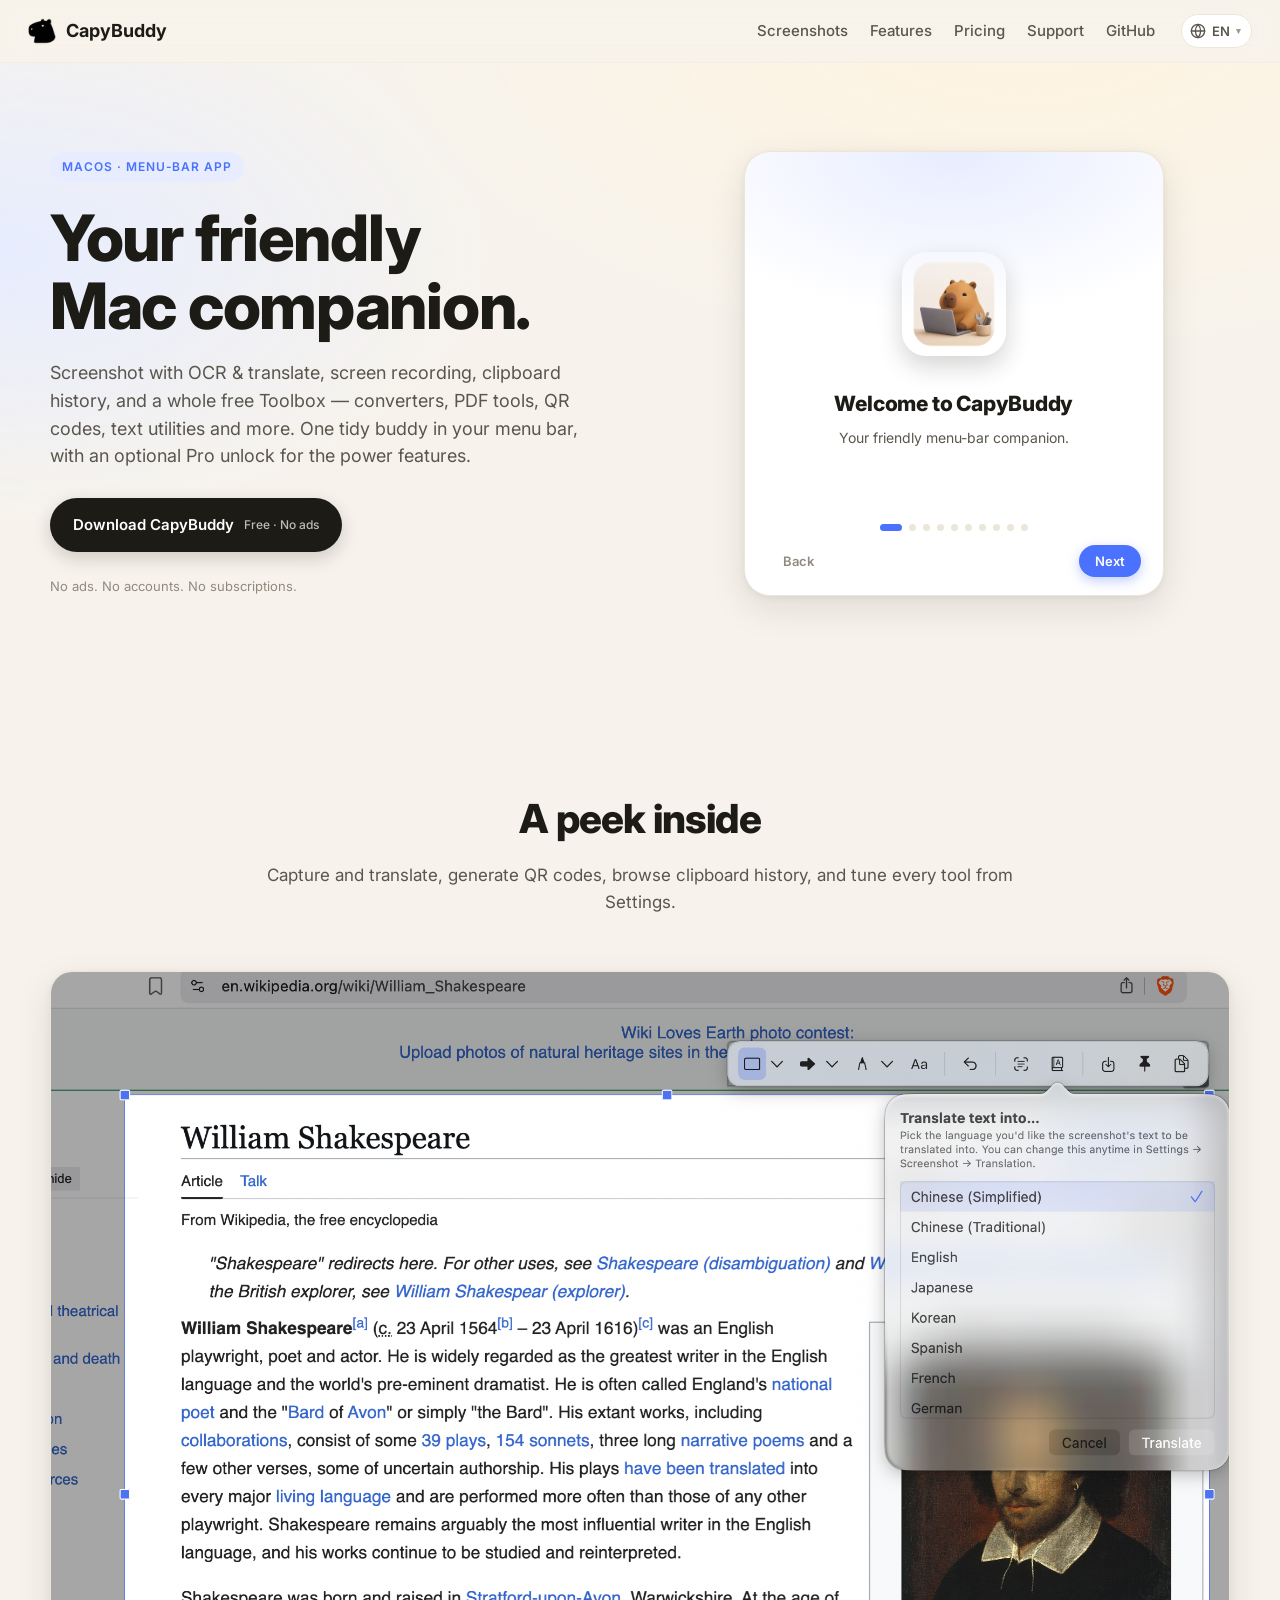
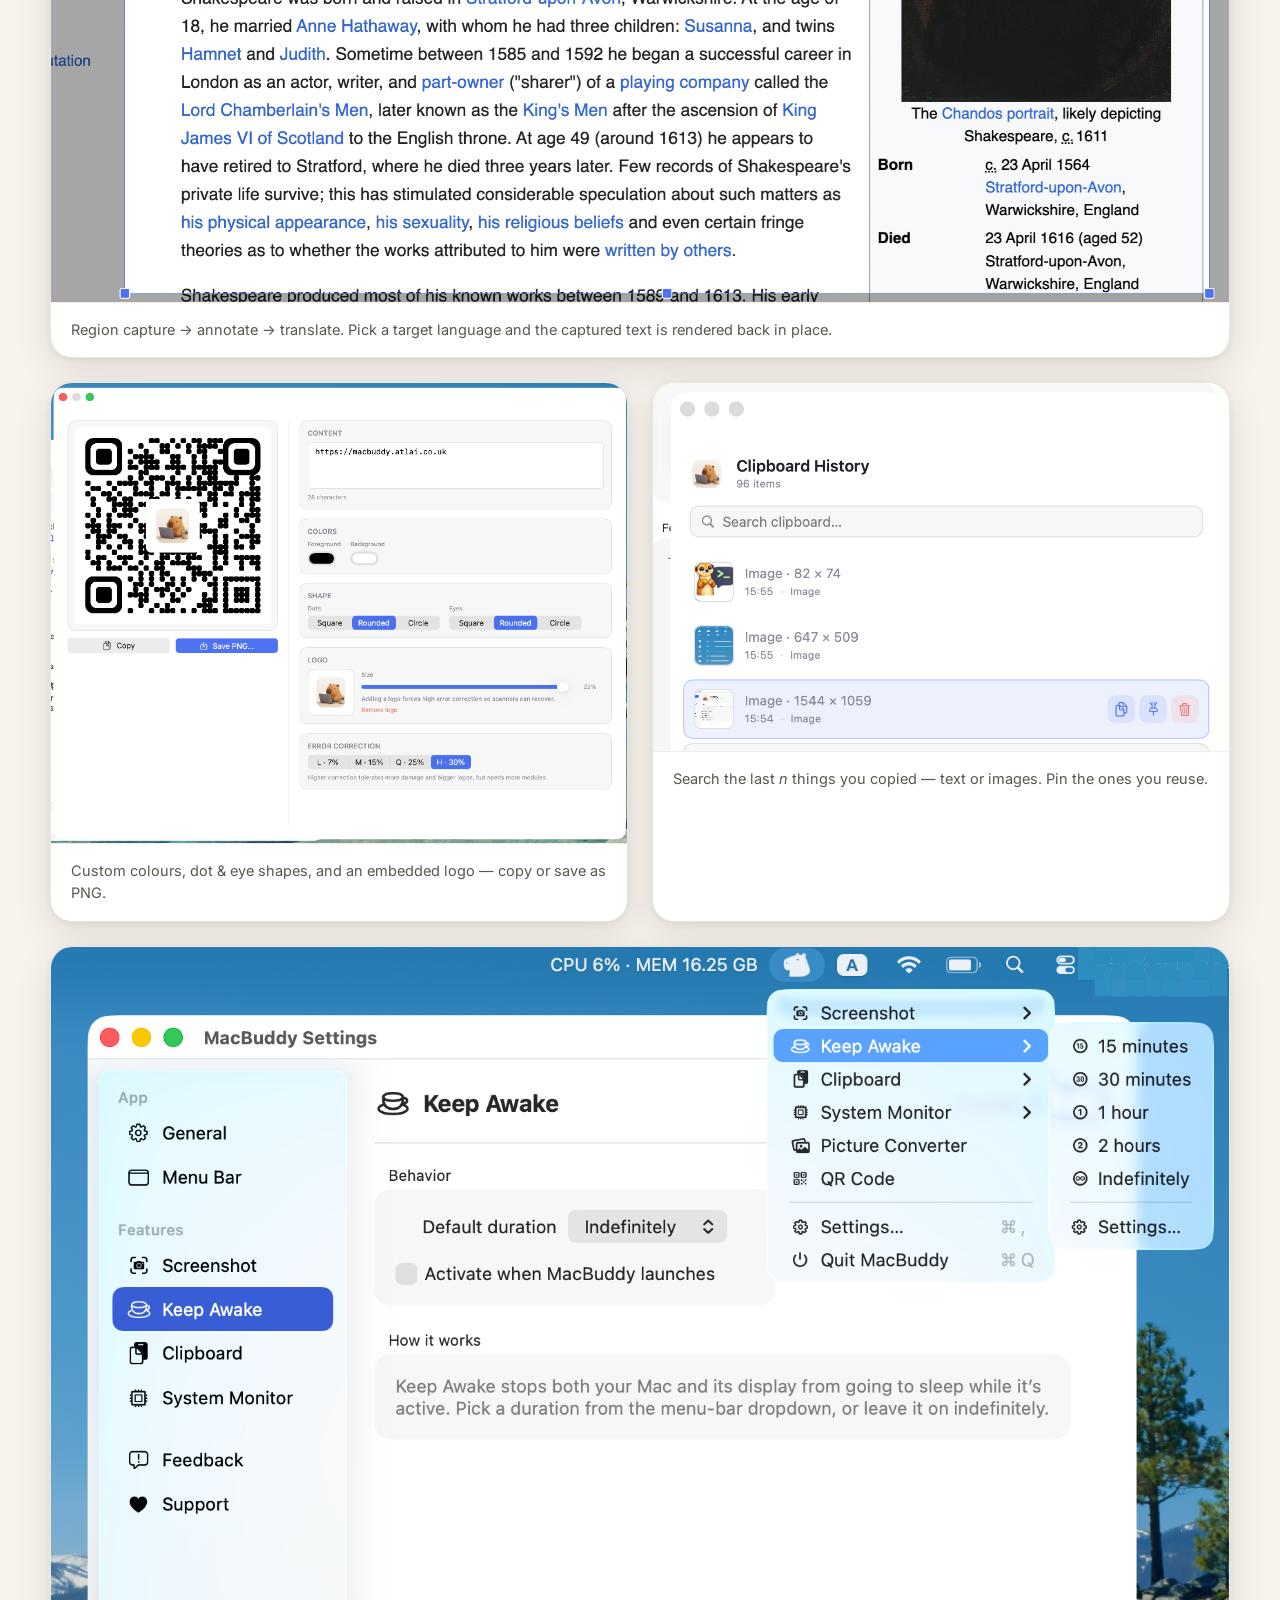
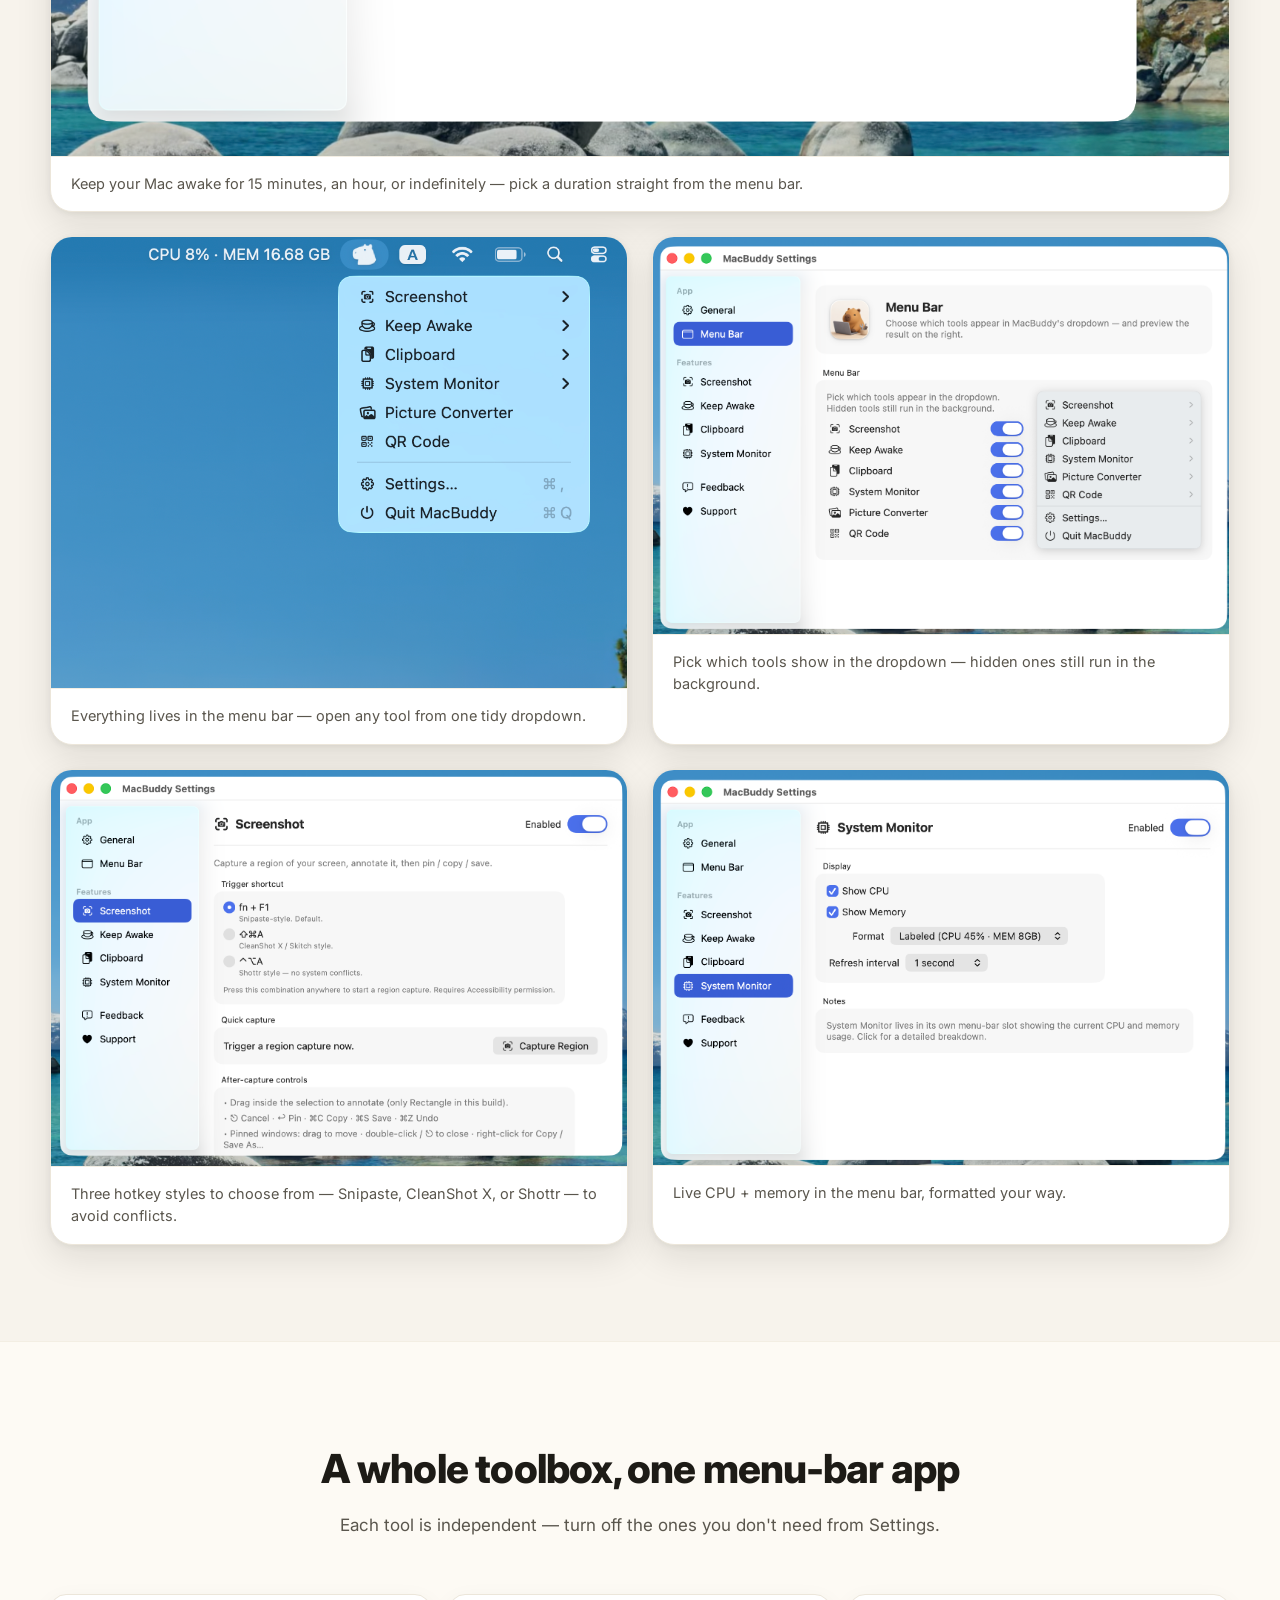
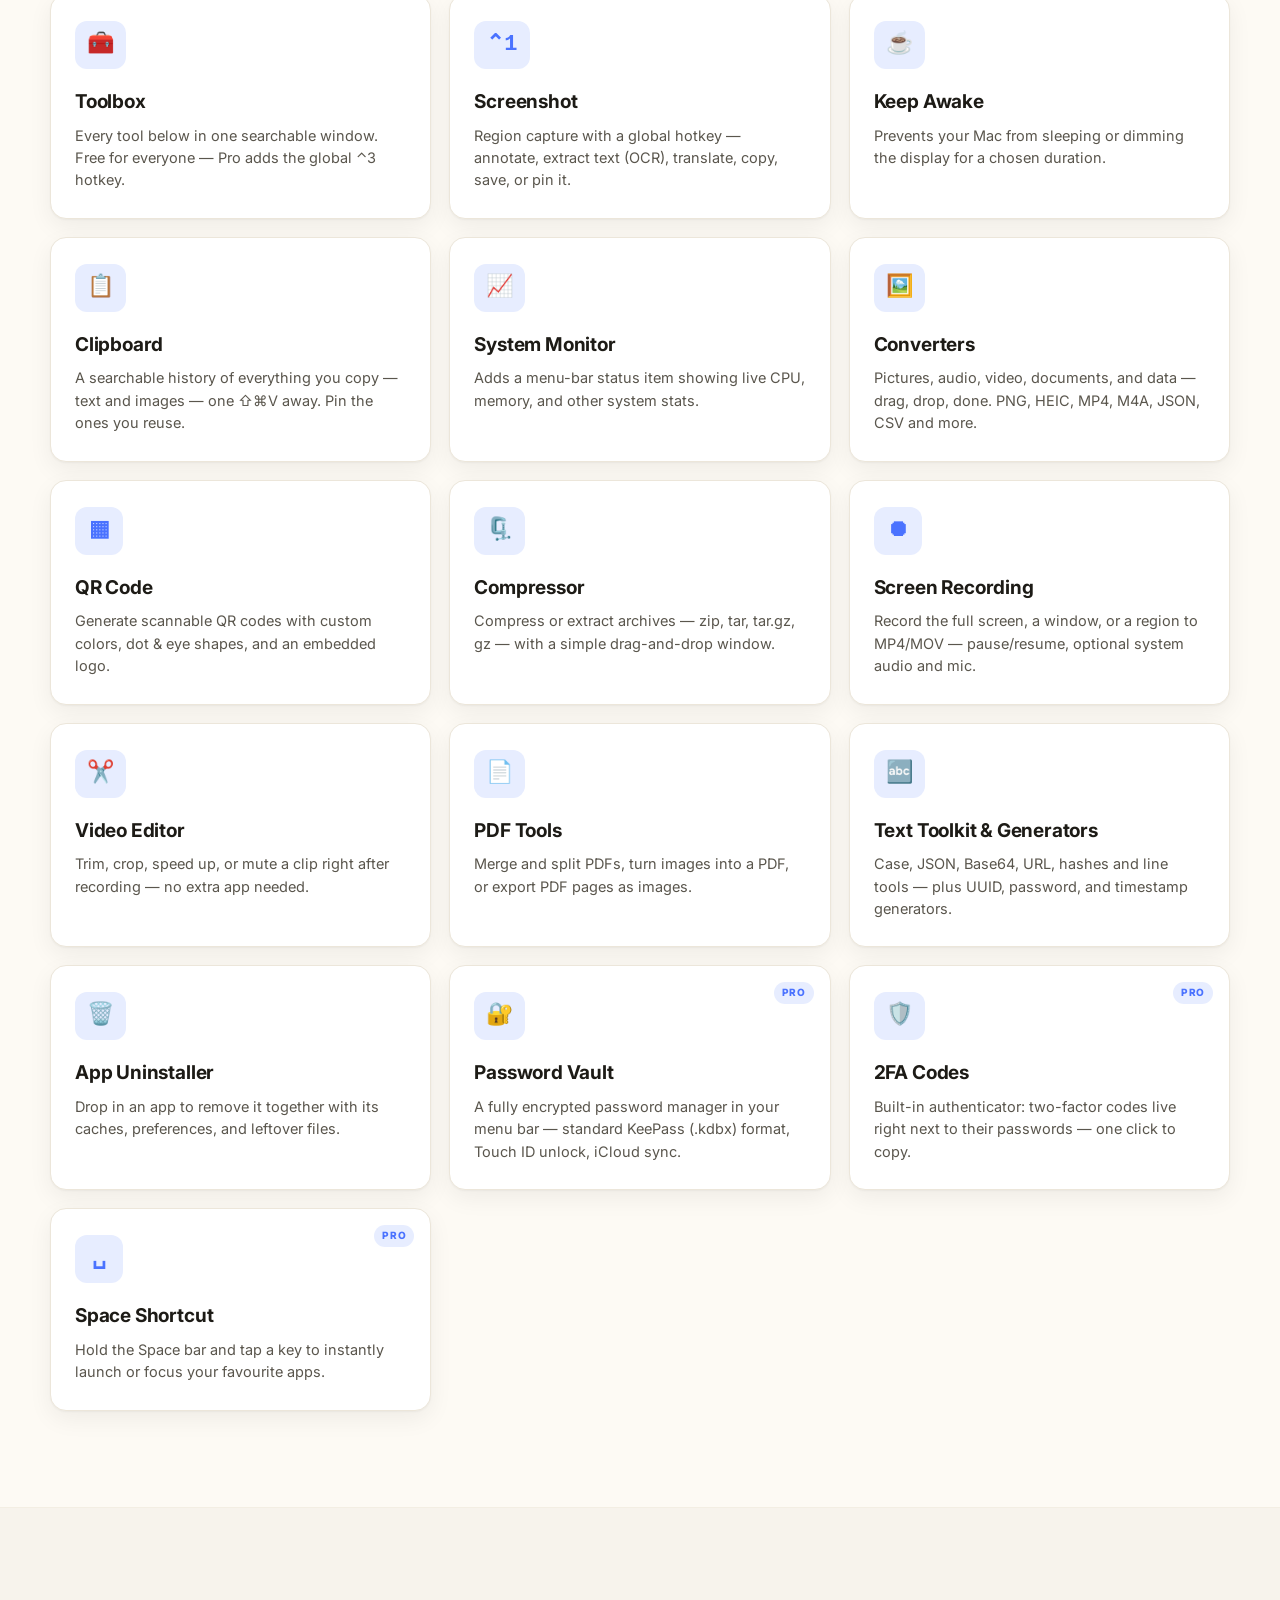
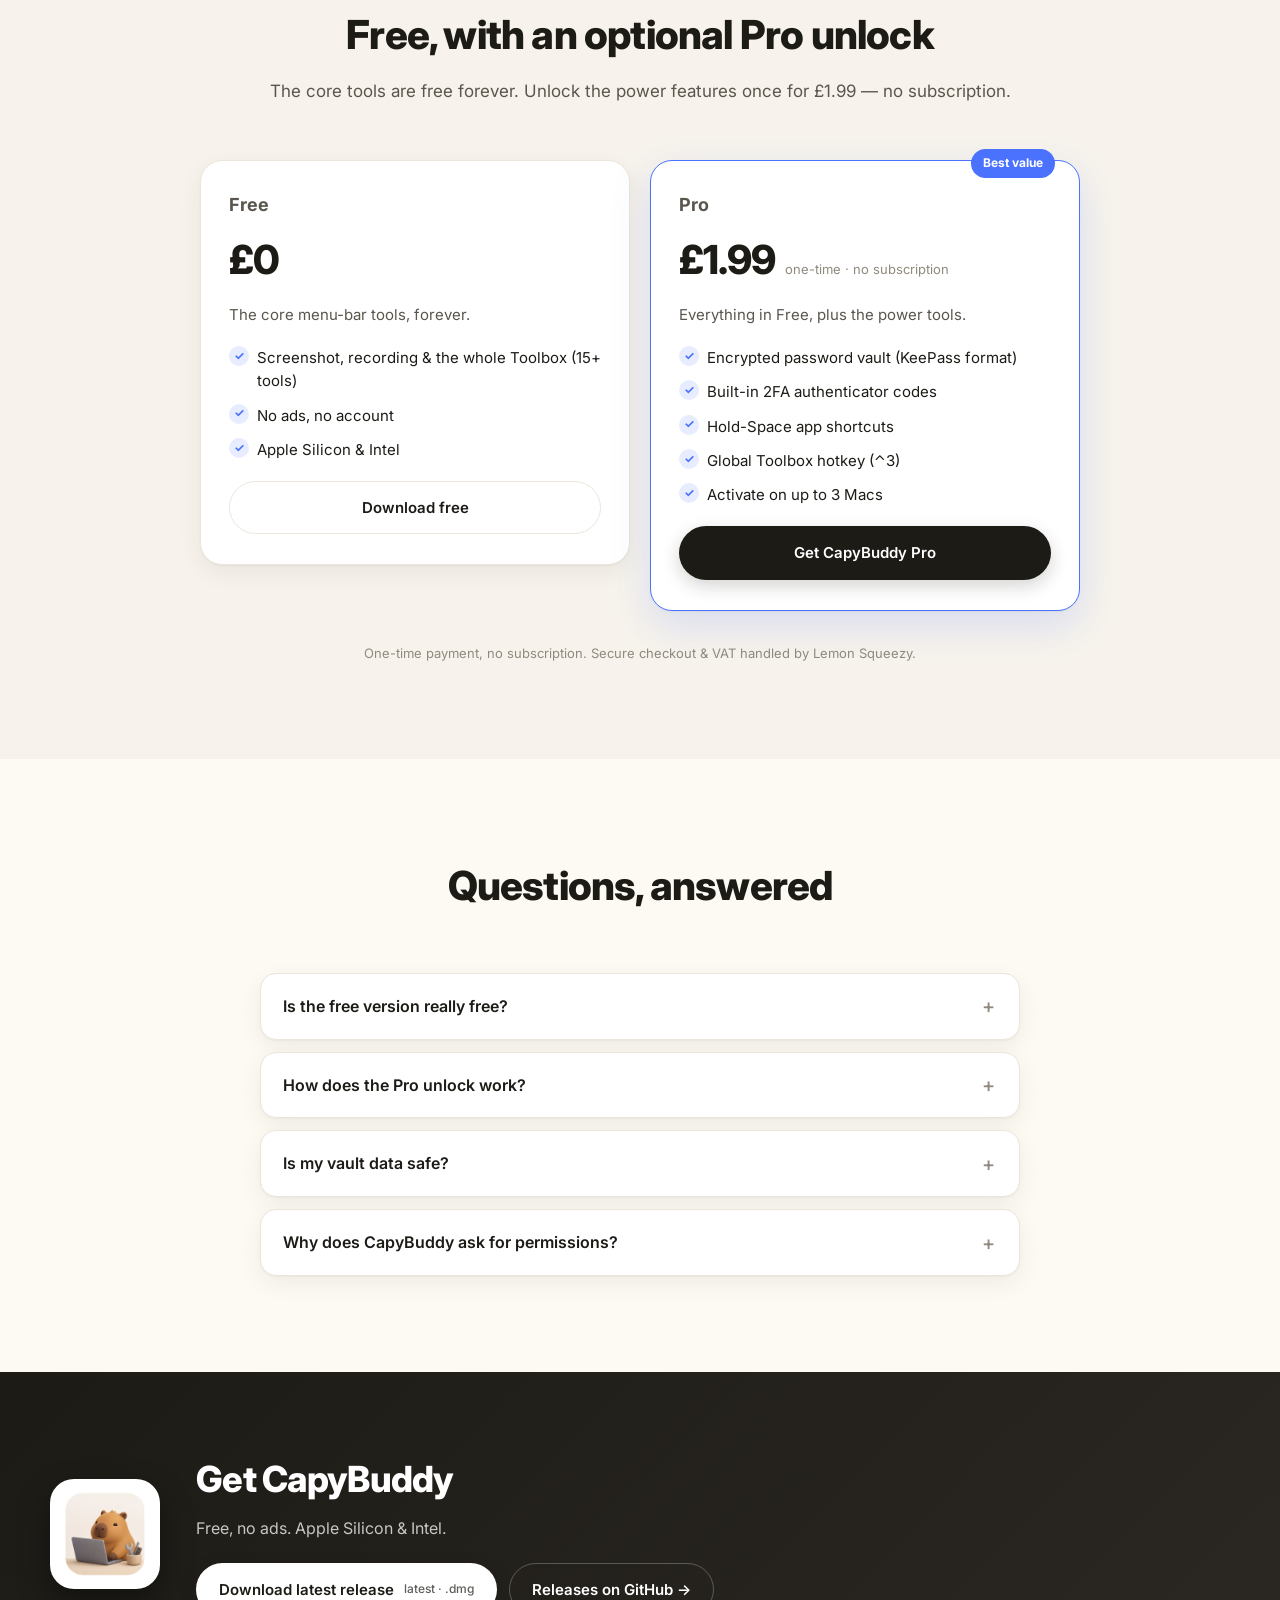
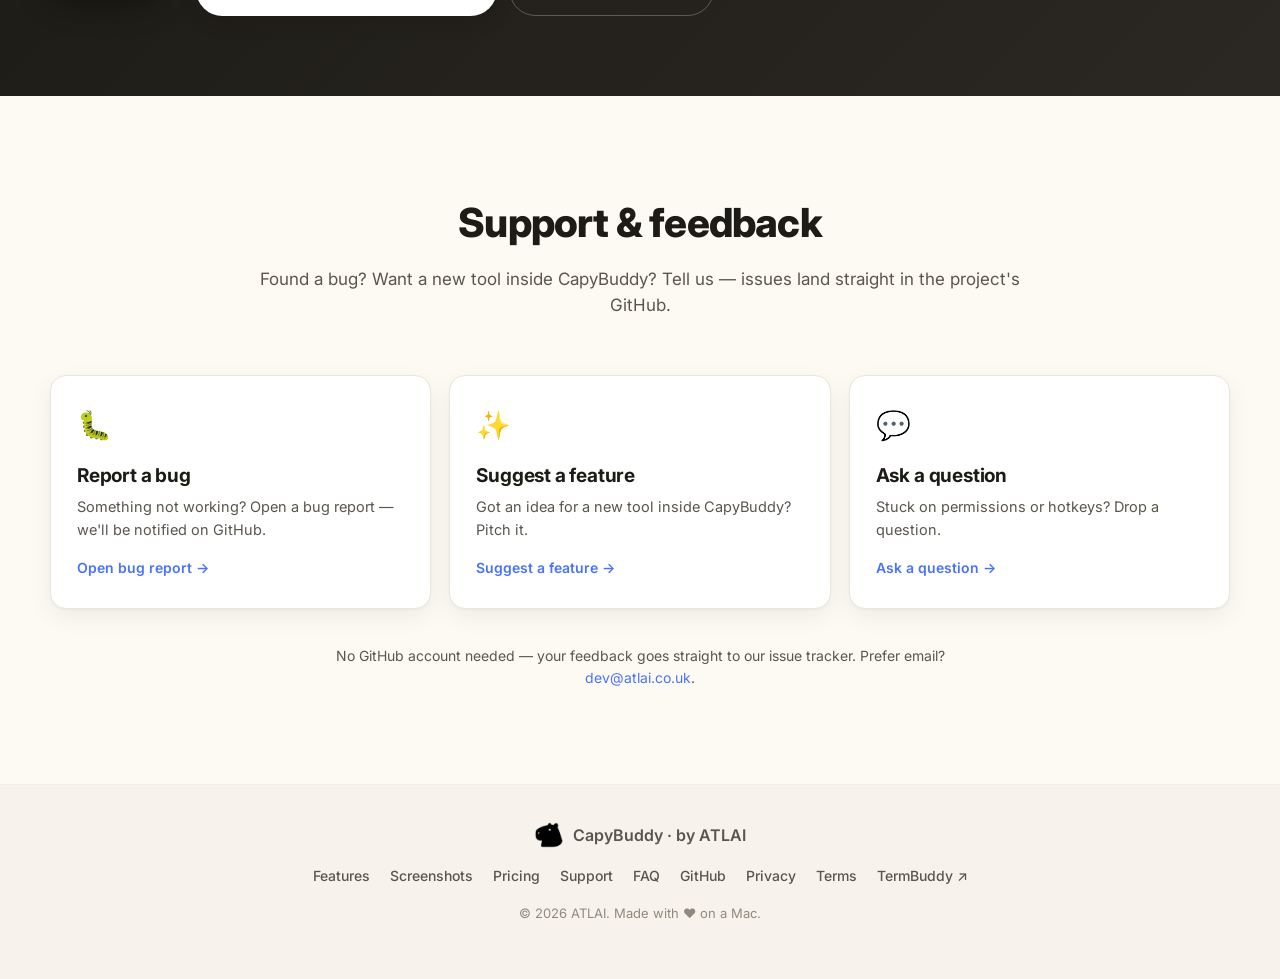
==== commit d7987357: "Sync site with app 1.1+: Toolbox/PDF/TextKit/Uninstaller cards, 10-scene hero with Pro scenes, FAQ, " ====
--- a/index.html
+++ b/index.html
@@ -4,7 +4,7 @@
   <meta charset="UTF-8" />
   <meta name="viewport" content="width=device-width, initial-scale=1.0" />
   <title>CapyBuddy — Your friendly Mac companion</title>
-  <meta name="description" content="CapyBuddy is a tiny, friendly menu-bar app for macOS. Six handy tools — Screenshot, Keep Awake, Clipboard, System Monitor, Picture Converter, QR Code — wrapped in one tidy app." />
+  <meta name="description" content="CapyBuddy is a friendly menu-bar app for macOS. Screenshot with OCR &amp; translate, screen recording, clipboard history, and a whole free Toolbox — converters, PDF tools, QR codes and more. Pro adds a KeePass password vault, 2FA codes, and Space shortcuts." />
   <meta name="theme-color" content="#f7f3ec" />
   <link rel="icon" type="image/png" href="img/macbuddy_icon.png" />
   <link rel="apple-touch-icon" href="img/macbuddy_icon.png" />
@@ -14,7 +14,7 @@
   <link rel="stylesheet" href="css/styles.css" />
 
   <meta property="og:title" content="CapyBuddy — Your friendly Mac companion" />
-  <meta property="og:description" content="Six handy menu-bar tools wrapped in one tidy macOS app." />
+  <meta property="og:description" content="Screenshot, screen recording &amp; a whole free toolbox in your menu bar — with an optional one-time Pro unlock." />
   <meta property="og:image" content="img/macbuddy_icon.png" />
   <meta property="og:type" content="website" />
 </head>
@@ -29,7 +29,7 @@
       <a href="#features" data-i18n="nav.features">Features</a>
       <a href="#pricing" data-i18n="nav.pricing">Pricing</a>
       <a href="#support" data-i18n="nav.support">Support</a>
-      <a href="https://github.com/ATLAI-TECH/CapyBuddyTools" target="_blank" rel="noopener" data-i18n="nav.github">GitHub</a>
+      <a href="https://github.com/ATLAI-TECH/CapyBuddy-releases" target="_blank" rel="noopener" data-i18n="nav.github">GitHub</a>
 
       <div class="lang-switcher" id="lang-switcher">
         <button class="lang-btn" type="button" aria-haspopup="true" aria-expanded="false" data-i18n-aria-label="nav.lang_aria" aria-label="Choose language">
@@ -61,18 +61,18 @@
           <span class="eyebrow" data-i18n="hero.eyebrow">macOS · Menu-bar app</span>
           <h1 data-i18n-html="hero.title">Your friendly<br />Mac companion.</h1>
           <p class="lede" data-i18n="hero.lede">
-            Six handy menu-bar tools, wrapped in one tidy app. Capture and translate
-            screenshots, generate QR codes, keep your Mac awake, browse clipboard
-            history, watch CPU + memory, and convert pictures — all from a single
-            buddy in your menu bar.
+            Screenshot with OCR &amp; translate, screen recording, clipboard history,
+            and a whole free Toolbox — converters, PDF tools, QR codes, text
+            utilities and more. One tidy buddy in your menu bar, with an optional
+            Pro unlock for the power features.
           </p>
           <div class="cta-row">
             <a href="#download" class="btn btn-primary">
               <span data-i18n="hero.btn_download">Download CapyBuddy</span>
-              <small data-i18n="hero.btn_download_sub">No ads · Open source</small>
+              <small data-i18n="hero.btn_download_sub">Free · No ads</small>
             </a>
           </div>
-          <p class="hero-meta" data-i18n="hero.meta">Open source. No accounts. No subscriptions.</p>
+          <p class="hero-meta" data-i18n="hero.meta">No ads. No accounts. No subscriptions.</p>
         </div>
 
         <div class="hero-art">
@@ -165,6 +165,18 @@
                 <p class="ob-sub" data-i18n="ob.mon.sub">Live CPU &amp; memory in the menu bar.</p>
               </div>
 
+              <!-- Scene · Toolbox (tiles pop in) -->
+              <div class="ob-scene" data-accent="blue">
+                <div class="ob-art ob-art-toolbox">
+                  <span class="ob-tool">🖼️</span>
+                  <span class="ob-tool">🎬</span>
+                  <span class="ob-tool">📄</span>
+                  <span class="ob-tool">🔤</span>
+                </div>
+                <h3 class="ob-title" data-i18n="feat.toolbox.title">Toolbox</h3>
+                <p class="ob-sub" data-i18n="ob.toolbox.sub">A dozen more tools in one window.</p>
+              </div>
+
               <!-- Scene · Space Shortcut (keycap) -->
               <div class="ob-scene" data-accent="violet">
                 <div class="ob-art ob-art-space">
@@ -175,8 +187,19 @@
                   </div>
                   <span class="ob-key" data-i18n="ob.space.key">space</span>
                 </div>
-                <h3 class="ob-title" data-i18n="ob.space.title">Space Shortcut</h3>
+                <h3 class="ob-title"><span data-i18n="ob.space.title">Space Shortcut</span> <span class="ob-pro" data-i18n="feat.pro_badge">PRO</span></h3>
                 <p class="ob-sub" data-i18n="ob.space.sub">Hold Space to launch any app.</p>
+              </div>
+
+              <!-- Scene · Password Vault + 2FA (lock pulse) -->
+              <div class="ob-scene" data-accent="violet">
+                <div class="ob-art ob-art-vault">
+                  <span class="ob-pulse"></span>
+                  <span class="ob-pulse ob-pulse-2"></span>
+                  <span class="ob-lock">🔐</span>
+                </div>
+                <h3 class="ob-title"><span data-i18n="feat.vault.title">Password Vault</span> <span class="ob-pro" data-i18n="feat.pro_badge">PRO</span></h3>
+                <p class="ob-sub" data-i18n="ob.vault.sub">KeePass vault + 2FA · Touch ID.</p>
               </div>
             </div>
 
@@ -189,6 +212,8 @@
               <button type="button" class="ob-dot" aria-label="6"></button>
               <button type="button" class="ob-dot" aria-label="7"></button>
               <button type="button" class="ob-dot" aria-label="8"></button>
+              <button type="button" class="ob-dot" aria-label="9"></button>
+              <button type="button" class="ob-dot" aria-label="10"></button>
             </div>
 
             <div class="ob-nav">
@@ -258,15 +283,21 @@
     <!-- ====== FEATURES ====== -->
     <section id="features" class="features">
       <div class="section-head">
-        <h2 data-i18n="features.heading">Seven tools, one menu-bar app</h2>
+        <h2 data-i18n="features.heading">A whole toolbox, one menu-bar app</h2>
         <p data-i18n="features.sub">Each tool is independent — turn off the ones you don't need from Settings.</p>
       </div>
 
       <div class="feature-grid">
+        <article class="feature-card">
+          <div class="feature-icon" aria-hidden="true">🧰</div>
+          <h3 data-i18n="feat.toolbox.title">Toolbox</h3>
+          <p data-i18n="feat.toolbox.desc">Every tool below in one searchable window. Free for everyone — Pro adds the global ⌃3 hotkey.</p>
+        </article>
+
         <article class="feature-card">
           <div class="feature-icon" aria-hidden="true">⌃1</div>
           <h3 data-i18n="feat.screenshot.title">Screenshot</h3>
-          <p data-i18n="feat.screenshot.desc">Region capture with a global hotkey, then annotate, translate, copy, save, or pin the result.</p>
+          <p data-i18n="feat.screenshot.desc">Region capture with a global hotkey — annotate, extract text (OCR), translate, copy, save, or pin it.</p>
         </article>
 
         <article class="feature-card">
@@ -278,7 +309,7 @@
         <article class="feature-card">
           <div class="feature-icon" aria-hidden="true">📋</div>
           <h3 data-i18n="feat.clipboard.title">Clipboard</h3>
-          <p data-i18n="feat.clipboard.desc">Keeps a searchable history of recent clipboard items, including images. Pin the ones you reuse.</p>
+          <p data-i18n="feat.clipboard.desc">A searchable history of everything you copy — text and images — one ⇧⌘V away. Pin the ones you reuse.</p>
         </article>
 
         <article class="feature-card">
@@ -289,8 +320,8 @@
 
         <article class="feature-card">
           <div class="feature-icon" aria-hidden="true">🖼️</div>
-          <h3 data-i18n="feat.picture.title">Picture Converter</h3>
-          <p data-i18n="feat.picture.desc">Drag-and-drop converter between PNG, JPEG, HEIC, TIFF, GIF, AVIF, ICO, BMP, ICNS, JP2.</p>
+          <h3 data-i18n="feat.converters.title">Converters</h3>
+          <p data-i18n="feat.converters.desc">Pictures, audio, video, documents, and data — drag, drop, done. PNG, HEIC, MP4, M4A, JSON, CSV and more.</p>
         </article>
 
         <article class="feature-card">
@@ -308,13 +339,31 @@
         <article class="feature-card">
           <div class="feature-icon" aria-hidden="true">⏺</div>
           <h3 data-i18n="feat.recording.title">Screen Recording</h3>
-          <p data-i18n="feat.recording.desc">Record the full screen, a window, or a region to MP4/MOV — with optional system audio and mic.</p>
+          <p data-i18n="feat.recording.desc">Record the full screen, a window, or a region to MP4/MOV — pause/resume, optional system audio and mic.</p>
         </article>
 
         <article class="feature-card">
           <div class="feature-icon" aria-hidden="true">✂️</div>
           <h3 data-i18n="feat.videoeditor.title">Video Editor</h3>
           <p data-i18n="feat.videoeditor.desc">Trim, crop, speed up, or mute a clip right after recording — no extra app needed.</p>
+        </article>
+
+        <article class="feature-card">
+          <div class="feature-icon" aria-hidden="true">📄</div>
+          <h3 data-i18n="feat.pdf.title">PDF Tools</h3>
+          <p data-i18n="feat.pdf.desc">Merge and split PDFs, turn images into a PDF, or export PDF pages as images.</p>
+        </article>
+
+        <article class="feature-card">
+          <div class="feature-icon" aria-hidden="true">🔤</div>
+          <h3 data-i18n="feat.textkit.title">Text Toolkit &amp; Generators</h3>
+          <p data-i18n="feat.textkit.desc">Case, JSON, Base64, URL, hashes and line tools — plus UUID, password, and timestamp generators.</p>
+        </article>
+
+        <article class="feature-card">
+          <div class="feature-icon" aria-hidden="true">🗑️</div>
+          <h3 data-i18n="feat.uninstaller.title">App Uninstaller</h3>
+          <p data-i18n="feat.uninstaller.desc">Drop in an app to remove it together with its caches, preferences, and leftover files.</p>
         </article>
 
         <article class="feature-card">
@@ -355,7 +404,7 @@
             <p class="price-tagline" data-i18n="pricing.free.tagline">The core menu-bar tools, forever.</p>
           </header>
           <ul class="price-perks">
-            <li data-i18n="pricing.free.perk1">Screenshot, recording & 20+ toolbox tools</li>
+            <li data-i18n="pricing.free.perk1">Screenshot, recording &amp; the whole Toolbox (15+ tools)</li>
             <li data-i18n="pricing.free.perk2">No ads, no account</li>
             <li data-i18n="pricing.free.perk3">Apple Silicon & Intel</li>
           </ul>
@@ -386,19 +435,44 @@
       <p class="pricing-note" data-i18n="pricing.note">One-time payment, no subscription. Secure checkout & VAT handled by Lemon Squeezy.</p>
     </section>
 
+    <!-- ====== FAQ ====== -->
+    <section id="faq" class="faq">
+      <div class="section-head">
+        <h2 data-i18n="faq.heading">Questions, answered</h2>
+      </div>
+      <div class="faq-list">
+        <details class="faq-item">
+          <summary data-i18n="faq.q1">Is the free version really free?</summary>
+          <p data-i18n="faq.a1">Yes. Everything outside the three Pro features — including the entire Toolbox — is free forever, with no ads and no account.</p>
+        </details>
+        <details class="faq-item">
+          <summary data-i18n="faq.q2">How does the Pro unlock work?</summary>
+          <p data-i18n="faq.a2">Buy once and a license key lands in your email. Paste it into CapyBuddy → Settings → License and the Pro features unlock instantly — on up to 3 Macs, forever, updates included.</p>
+        </details>
+        <details class="faq-item">
+          <summary data-i18n="faq.q3">Is my vault data safe?</summary>
+          <p data-i18n="faq.a3">Your passwords live in a standard encrypted KeePass (.kdbx) file on your Mac, optionally synced through your own iCloud Drive. Nothing is ever sent to our servers.</p>
+        </details>
+        <details class="faq-item">
+          <summary data-i18n="faq.q4">Why does CapyBuddy ask for permissions?</summary>
+          <p data-i18n="faq.a4">Only when a tool needs one — Screen Recording for screenshots and recordings, Accessibility for Space Shortcut. Nothing is requested at install, and every grant is optional.</p>
+        </details>
+      </div>
+    </section>
+
     <!-- ====== DOWNLOAD ====== -->
     <section id="download" class="download-band">
       <div class="download-inner">
         <img src="img/macbuddy_icon.png" alt="" class="download-icon" />
         <div>
           <h2 data-i18n="download.heading">Get CapyBuddy</h2>
-          <p data-i18n-html="download.sub">Open source, no ads. Apple Silicon &amp; Intel.</p>
+          <p data-i18n-html="download.sub">Free, no ads. Apple Silicon &amp; Intel.</p>
           <div class="cta-row">
             <a href="https://github.com/ATLAI-TECH/CapyBuddy-releases/releases/latest/download/CapyBuddy.dmg" class="btn btn-primary">
               <span data-i18n="download.btn">Download CapyBuddy</span>
               <small data-i18n="download.btn_sub">latest · .dmg</small>
             </a>
-            <a href="https://github.com/ATLAI-TECH/CapyBuddyTools" target="_blank" rel="noopener" class="btn btn-ghost" data-i18n="download.view">View source on GitHub →</a>
+            <a href="https://github.com/ATLAI-TECH/CapyBuddy-releases" target="_blank" rel="noopener" class="btn btn-ghost" data-i18n="download.view">Releases on GitHub →</a>
           </div>
         </div>
       </div>
@@ -452,7 +526,8 @@
         <a href="#screenshots" data-i18n="nav.screenshots">Screenshots</a>
         <a href="#pricing" data-i18n="nav.pricing">Pricing</a>
         <a href="#support" data-i18n="nav.support">Support</a>
-        <a href="https://github.com/ATLAI-TECH/CapyBuddyTools" target="_blank" rel="noopener" data-i18n="nav.github">GitHub</a>
+        <a href="#faq" data-i18n="nav.faq">FAQ</a>
+        <a href="https://github.com/ATLAI-TECH/CapyBuddy-releases" target="_blank" rel="noopener" data-i18n="nav.github">GitHub</a>
         <a href="privacy.html">Privacy</a>
         <a href="terms.html">Terms</a>
         <a href="https://termbuddy.atlai.co.uk/" target="_blank" rel="noopener">TermBuddy ↗</a>
--- a/css/styles.css
+++ b/css/styles.css
@@ -805,6 +805,43 @@
   100% { transform: scale(2);   opacity: 0; }
 }
 
+/* Toolbox — tool tiles pop in */
+.ob-art-toolbox { gap: 12px; }
+.ob-tool {
+  width: 46px;
+  height: 46px;
+  border-radius: 12px;
+  background: var(--bg-soft);
+  border: 1px solid var(--line);
+  display: flex;
+  align-items: center;
+  justify-content: center;
+  font-size: 23px;
+  animation: ob-pop 2.4s ease-in-out infinite;
+}
+.ob-tool:nth-child(2) { animation-delay: 0.12s; }
+.ob-tool:nth-child(3) { animation-delay: 0.24s; }
+.ob-tool:nth-child(4) { animation-delay: 0.36s; }
+
+/* Password Vault — lock with violet pulse */
+.ob-art-vault { position: relative; }
+.ob-lock { font-size: 46px; position: relative; z-index: 1; }
+.ob-art-vault .ob-pulse { border-color: #7c66dc; }
+
+/* PRO pill inside hero scene titles */
+.ob-pro {
+  display: inline-block;
+  vertical-align: 2px;
+  margin-left: 2px;
+  padding: 2px 8px;
+  border-radius: 999px;
+  background: linear-gradient(135deg, #7c66dc, #4a72ff);
+  color: #fff;
+  font-size: 10px;
+  font-weight: 800;
+  letter-spacing: 0.06em;
+}
+
 /* Space shortcut — app icons + keycap */
 .ob-art-space { flex-direction: column; gap: 18px; }
 .ob-apps { display: flex; gap: 14px; }
@@ -965,6 +1002,51 @@
 @keyframes ob-cpu { 0%, 100% { width: 32%; } 50% { width: 80%; } }
 @keyframes ob-mem { 0%, 100% { width: 52%; } 50% { width: 70%; } }
 
+
+/* ====== FAQ ====== */
+.faq { background: var(--bg-soft); }
+.faq-list {
+  max-width: 760px;
+  margin: 0 auto;
+  display: flex;
+  flex-direction: column;
+  gap: 12px;
+}
+.faq-item {
+  background: var(--bg-card);
+  border: 1px solid var(--line);
+  border-radius: var(--radius);
+  box-shadow: var(--shadow-card);
+  padding: 4px 22px;
+}
+.faq-item summary {
+  cursor: pointer;
+  font-weight: 600;
+  padding: 16px 0;
+  list-style: none;
+  position: relative;
+  padding-right: 28px;
+}
+.faq-item summary::-webkit-details-marker { display: none; }
+.faq-item summary::after {
+  content: "+";
+  position: absolute;
+  right: 2px;
+  top: 50%;
+  transform: translateY(-50%);
+  font-size: 20px;
+  font-weight: 500;
+  color: var(--ink-faint);
+  transition: transform 0.2s ease;
+}
+.faq-item[open] summary::after { transform: translateY(-50%) rotate(45deg); }
+.faq-item p {
+  margin: 0;
+  padding: 0 0 18px;
+  color: var(--ink-soft);
+  line-height: 1.6;
+}
+
 @media (prefers-reduced-motion: reduce) {
   .ob-appicon, .ob-ants rect, .ob-pulse, .ob-app, .ob-key,
   .ob-clip-row, .ob-qr-scan, .ob-steam, .ob-mon-cpu, .ob-mon-mem { animation: none !important; }
